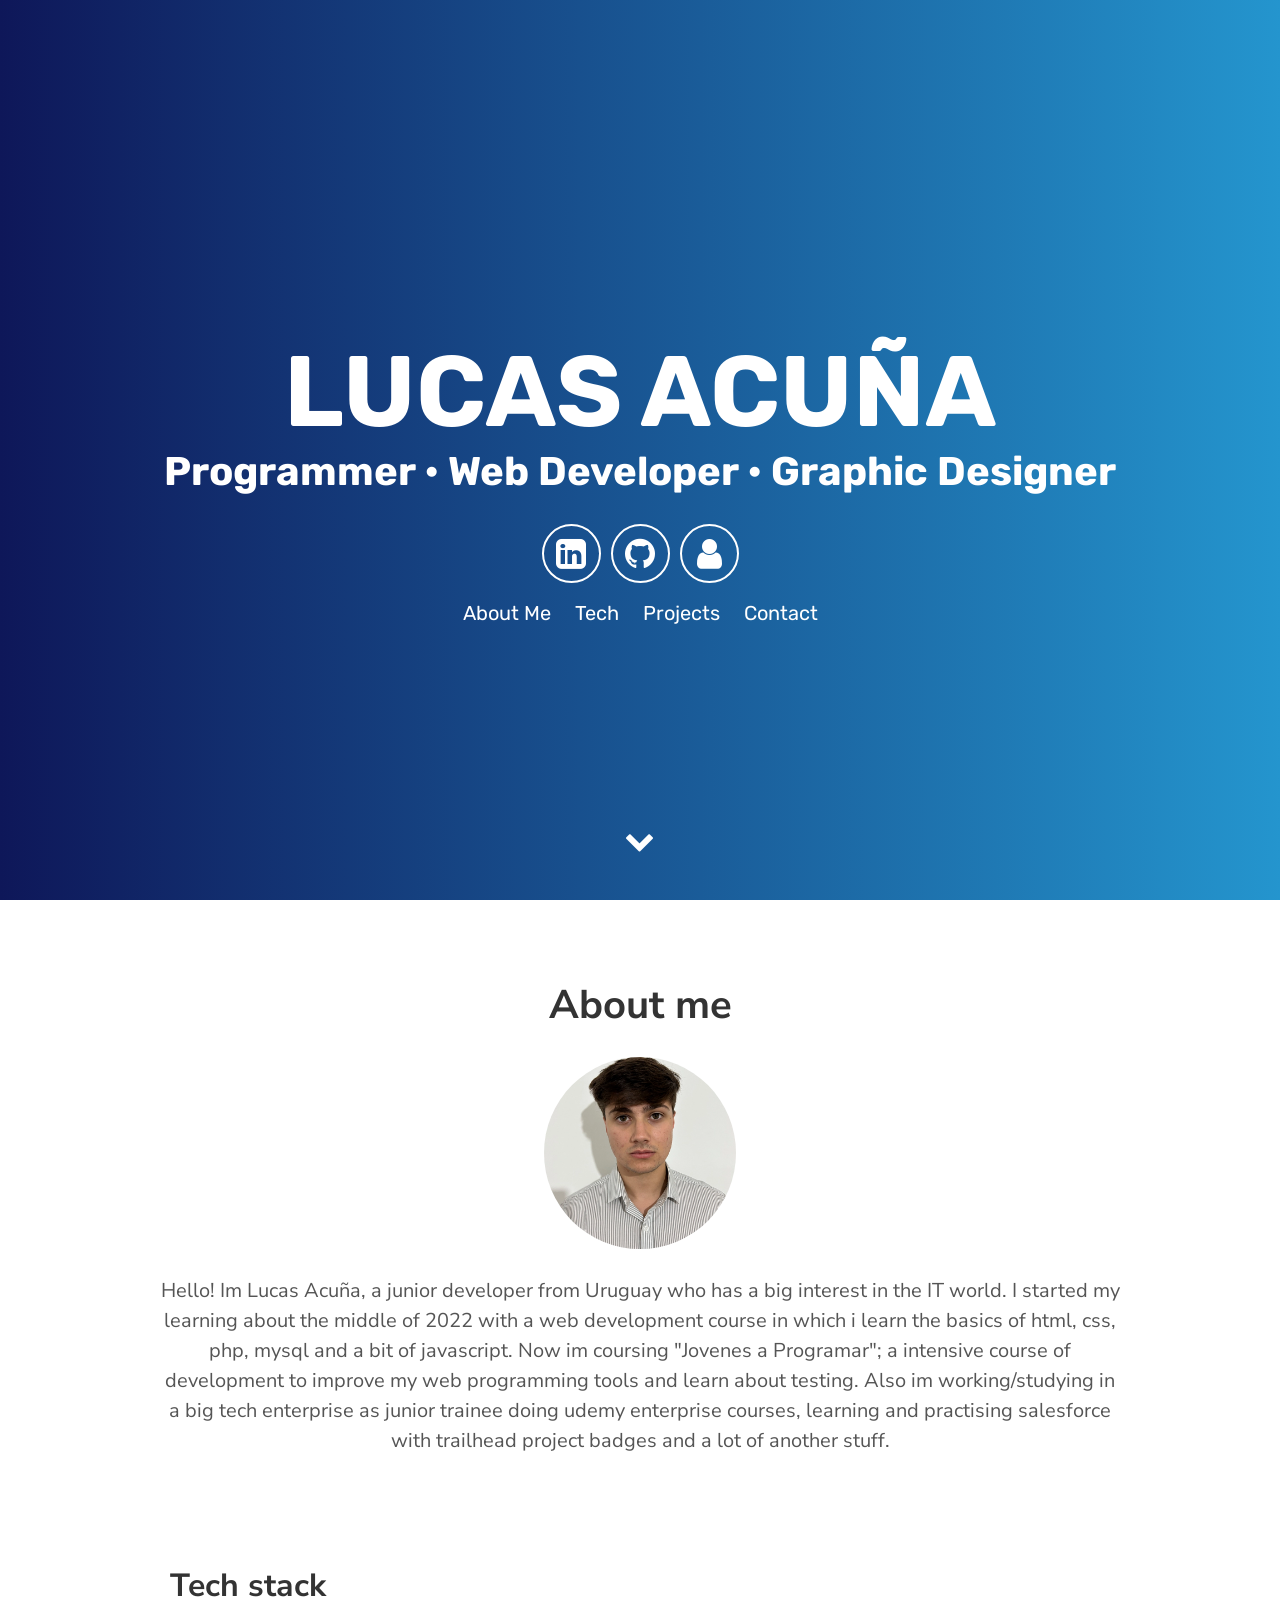
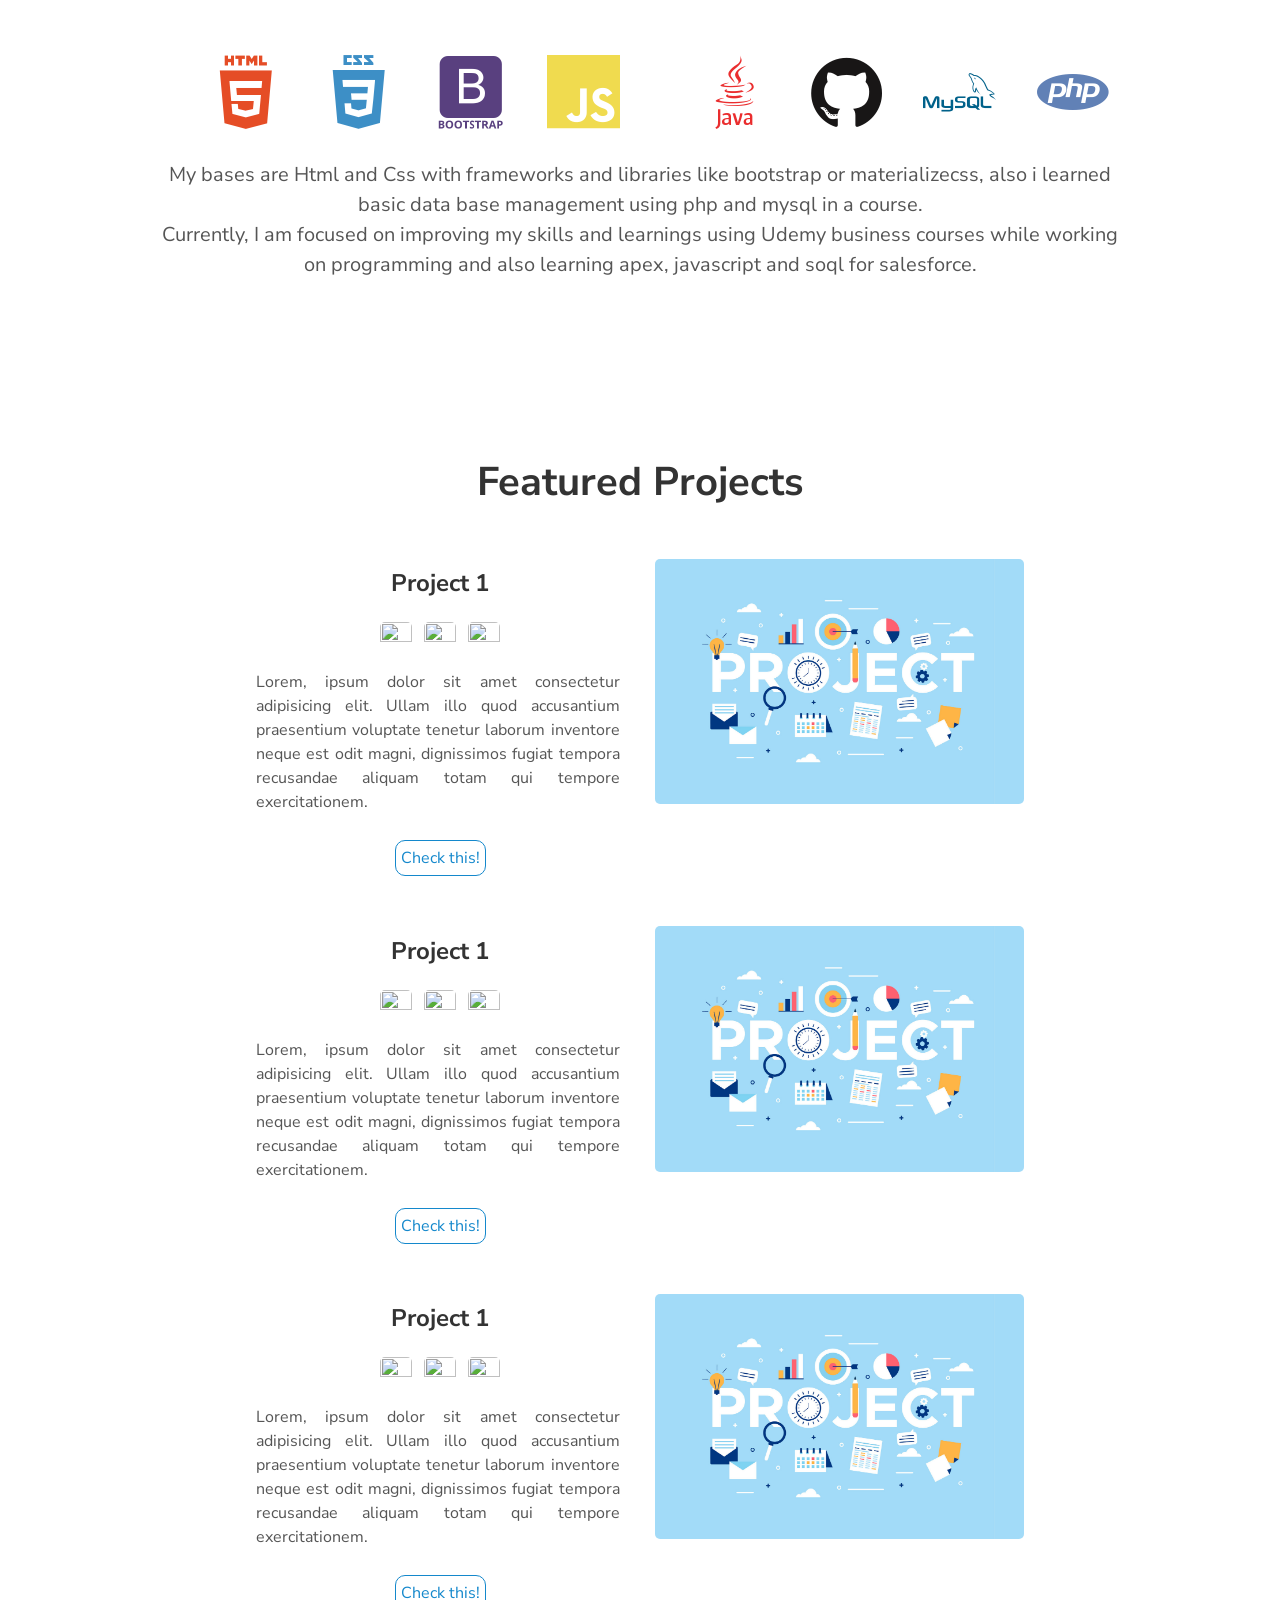
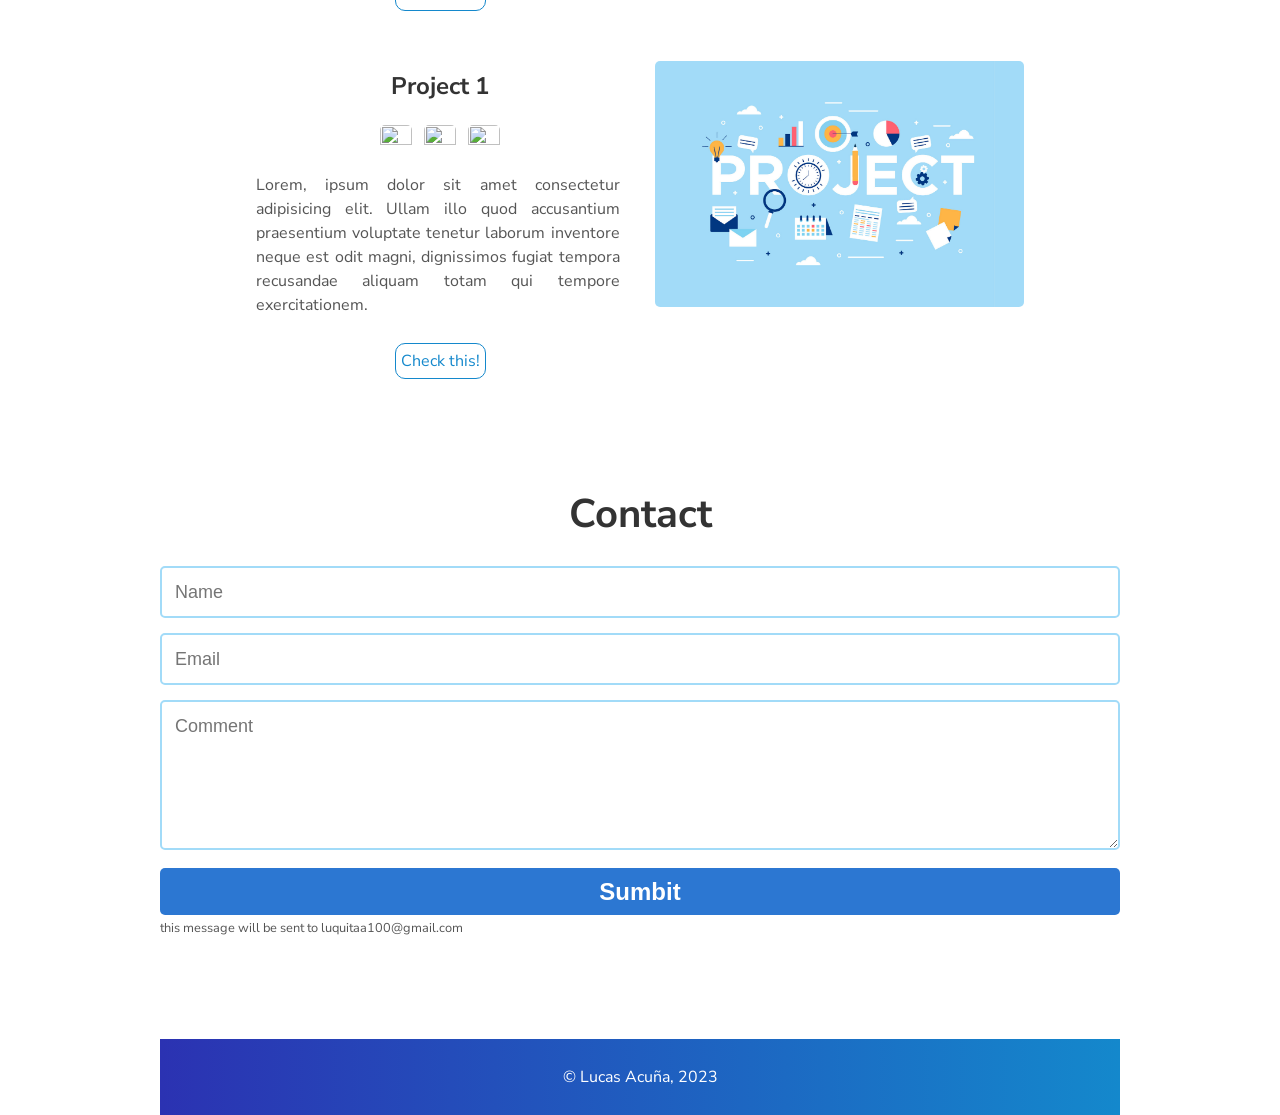
==== index.html @ 0738652f "Update index.html" ====
<!DOCTYPE html>
<html lang="en">
  <head>
    <meta charset="utf-8" />
    <meta http-equiv="X-UA-Compatible" content="IE=edge" />
    <meta name="viewport" content="width=device-width, initial-scale=1" />
    <meta name="description" content="Portfolio Website" />
    <meta name="author" content="Lucas Acuña" />
    <meta
      name="keywords"
      content="Lucas Acuña, Lucas Acu, Lucas Acuna, Acuña Lucas,
      Lucas Acuña developer, Lucas Acuña linkedin, Lucas Acu page, Lucas Acuña Profile,
      Lucas Acuña portfolio, Lucas Acu, Lucas Acuña Front End, Lucas Acuña Back end, 
      Lucas Acuña Projects"
    />
    <link rel="shortcut icon" href="./assets/img/png/icon.png" />
    <title>Lucas Acuña</title>


    <link rel="stylesheet" href="./assets/css/main.css" />
    
    <link rel="stylesheet" href="https://cdn.jsdelivr.net/gh/devicons/devicon@v2.15.1/devicon.min.css">
          
  </head>

  <body>
    <div id="particles-js">
      <div class="header">
        <h1>
          <span class="site-title">LUCAS ACUÑA</span>
          <span class="site-description">Programmer • Web Developer • Graphic Designer</span>
        </h1>
        <div class="header-icons">
          <a aria-label="My LinkedIn Profile" target="_blank" href="https://www.linkedin.com/in/lucasacu">
            <i class="icon fa fa-linkedin-square" aria-hidden="true"></i>
          </a>
          <a aria-label="My Github Profile" target="_blank" href="https://github.com/lucaasacu">
            <i class="icon fa fa-github" aria-hidden="true"></i>
          </a>
          <a aria-label="My Resume" target="_blank" href="assets/CV.pdf">
            <i class="icon fa fa-user" aria-hidden="true"></i>
          </a>
        </div>
        <div class="header-links">
          <a class="link" href="#about" data-scroll>About Me</a>
          <a class="link" href="#tech" data-scroll>Tech</a>
          <a class="link" href="#projects" data-scroll>Projects</a>
          <a class="link" href="#contact" data-scroll>Contact</a>
        </div>
      </div>
      <a class="down" href="#about" data-scroll><i class="icon fa fa-chevron-down" aria-hidden="true"></i></a>
    </div>

    <!-- About Section -->
    <section id="about">
      <!-- User Introduction-->
      <div class="user-details">
        <h1>About me</h1>
        <picture>
          <source
            type="image/webp"
            srcset="./assets/img/webp/pic.webp"
            alt="Professional Me"
            width="20%"
            style="border-radius: 50%"
          />
          <img
            src="./assets/img/png/pic.png"
            alt="Professional Me"
            width="20%"
            style="border-radius: 50%"
          />
        </picture>
        <p class="tx2">
          Hello! Im Lucas Acuña, a junior developer from Uruguay who has a big interest in the IT world. 
          I started my learning about the middle of 2022 with a web development course in which i learn the basics of html, css, php, mysql and a bit of javascript.
          Now im coursing "Jovenes a Programar"; a intensive course of development to improve my web programming tools and learn about testing.
          Also im working/studying in a big tech enterprise as junior trainee doing udemy enterprise courses, learning and practising salesforce with trailhead project badges and a lot of another stuff.
        </p>
      </div>
      <br><br>
      <!-- Tech -->
      <section id="tech">
      <div class="user-details">
      <h2 class="tech">Tech stack</h2>
      <br>
      </div>
          <div class="user" style="padding: 10px;">
            <div class="row">
          </div>
              <i class="devicon-html5-plain-wordmark colored"></i>
              <i class="devicon-css3-plain-wordmark colored"></i>
              <i class="devicon-bootstrap-plain-wordmark colored"></i>
              <i class="devicon-javascript-plain colored"></i>
              <i class="devicon-salesforce-plain colored"></i>
              <i class="devicon-java-plain-wordmark colored"></i>
              <i class="devicon-github-original colored"></i>
              <i class="devicon-mysql-plain-wordmark colored"></i>
              <i class="devicon-php-plain colored"></i>
    </section>
    <p class="tx2">
      My bases are Html and Css with frameworks and libraries like bootstrap or materializecss,
       also i learned basic data base management using php and mysql in a course. <br>

      Currently, I am focused on improving my skills and learnings using Udemy 
      business courses while working on programming and also learning apex, javascript and soql for salesforce.  
    </p>
    <br><br><br>

    <!-- Projects Section -->
    <section id="projects">
      <div class="user-details">
        <h1>Featured Projects</h1>
      </div>

      <!--Project #1: -->
      <div class="user-projects">
        <div class="images-right">
          <picture>
            <img alt="Personal Website" src="assets\img\png\oe.png" />
          </picture>
        </div>
        <div class="contents" style="text-align: center">
          <h3>Project 1</h3>
          <div>
            <img
              height="32"
              width="32"
              src="https://cdn.jsdelivr.net/gh/devicons/devicon/icons/html5/html5-original.svg"/>
            &nbsp;
            <img
              height="32"
              width="32"
              src="https://cdn.jsdelivr.net/gh/devicons/devicon/icons/css3/css3-original.svg"
            />
            &nbsp;
            <img height="32" width="32" src="https://cdn.jsdelivr.net/gh/devicons/devicon/icons/javascript/javascript-plain.svg"/>
          </div>
          <p style="text-align: justify">
           Lorem, ipsum dolor sit amet consectetur adipisicing elit. 
           Ullam illo quod accusantium praesentium voluptate tenetur laborum inventore neque est odit magni, 
           dignissimos fugiat tempora recusandae aliquam totam qui tempore exercitationem.
          </p>
          <a class="project-link" target="_blank" href="https://github.com/lucaasacu">Check this!</a>
        </div>
      </div>

      <!-- User Project #2: Summer 2020 Project -->
      <div class="user-projects">
        <div class="images-right">
          <picture>
            <img alt="Personal Website" src="assets\img\png\oe.png" />
          </picture>
        </div>
        <div class="contents" style="text-align: center">
          <h3>Project 1</h3>
          <div>
            <img
              height="32"
              width="32"
              src="https://cdn.jsdelivr.net/gh/devicons/devicon/icons/html5/html5-original.svg"/>
            &nbsp;
            <img
              height="32"
              width="32"
              src="https://cdn.jsdelivr.net/gh/devicons/devicon/icons/css3/css3-original.svg"
            />
            &nbsp;
            <img height="32" width="32" src="https://cdn.jsdelivr.net/gh/devicons/devicon/icons/javascript/javascript-plain.svg"/>
          </div>
          <p style="text-align: justify">
           Lorem, ipsum dolor sit amet consectetur adipisicing elit. 
           Ullam illo quod accusantium praesentium voluptate tenetur laborum inventore neque est odit magni, 
           dignissimos fugiat tempora recusandae aliquam totam qui tempore exercitationem.
          </p>
          <a class="project-link" target="_blank" href="https://github.com/lucaasacu">Check this!</a>
        </div>
      </div>

      <!-- User Project #3: COVID-19 Tracker App -->
      <div class="user-projects">
        <div class="images-right">
          <picture>
            <img alt="Personal Website" src="assets\img\png\oe.png" />
          </picture>
        </div>
        <div class="contents" style="text-align: center">
          <h3>Project 1</h3>
          <div>
            <img
              height="32"
              width="32"
              src="https://cdn.jsdelivr.net/gh/devicons/devicon/icons/html5/html5-original.svg"/>
            &nbsp;
            <img
              height="32"
              width="32"
              src="https://cdn.jsdelivr.net/gh/devicons/devicon/icons/css3/css3-original.svg"
            />
            &nbsp;
            <img height="32" width="32" src="https://cdn.jsdelivr.net/gh/devicons/devicon/icons/javascript/javascript-plain.svg"/>
          </div>
          <p style="text-align: justify">
           Lorem, ipsum dolor sit amet consectetur adipisicing elit. 
           Ullam illo quod accusantium praesentium voluptate tenetur laborum inventore neque est odit magni, 
           dignissimos fugiat tempora recusandae aliquam totam qui tempore exercitationem.
          </p>
          <a class="project-link" target="_blank" href="https://github.com/lucaasacu">Check this!</a>
        </div>
      </div>

      <!-- Use Project #4: Valuto: Account Management System -->
      <div class="user-projects">
        <div class="images-right">
          <picture>
            <img alt="Personal Website" src="assets\img\png\oe.png" />
          </picture>
        </div>
        <div class="contents" style="text-align: center">
          <h3>Project 1</h3>
          <div>
            <img
              height="32"
              width="32"
              src="https://cdn.jsdelivr.net/gh/devicons/devicon/icons/html5/html5-original.svg"/>
            &nbsp;
            <img
              height="32"
              width="32"
              src="https://cdn.jsdelivr.net/gh/devicons/devicon/icons/css3/css3-original.svg"
            />
            &nbsp;
            <img height="32" width="32" src="https://cdn.jsdelivr.net/gh/devicons/devicon/icons/javascript/javascript-plain.svg"/>
          </div>
          <p style="text-align: justify">
           Lorem, ipsum dolor sit amet consectetur adipisicing elit. 
           Ullam illo quod accusantium praesentium voluptate tenetur laborum inventore neque est odit magni, 
           dignissimos fugiat tempora recusandae aliquam totam qui tempore exercitationem.
          </p>
          <a class="project-link" target="_blank" href="https://github.com/lucaasacu">Check this!</a>
        </div>
      </div>
    </section>

    <section id="contact">
      <div class="user-details">
        <h1>Contact</h1>
      </div>
      <form>      
        <input name="name" type="text" class="feedback-input" placeholder="Name" />   
        <input name="email" type="text" class="feedback-input" placeholder="Email" />
        <textarea name="text" class="feedback-input" placeholder="Comment"></textarea>
            <input type="submit" class="submitBtn" id="emailButton" value="Sumbit">
            <small class="smallText">this message will be sent to luquitaa100@gmail.com</small>
      </form>
    </section>
  

    <footer class="footer">
      <p>&copy; Lucas Acuña, 2023</p>
    </footer>

    <script src="https://cdn.jsdelivr.net/particles.js/2.0.0/particles.min.js"></script>
    <script src="./assets/js/sweet-scroll.min.js"></script>
    <script src="./assets/js/google-analytics.js"></script>
    <script src="./assets/js/main.js"></script>
  </body>
</html>
---- assets/css/main.css ----
@import url(https://fonts.googleapis.com/css?family=Nunito+Sans);
@import url(https://fonts.googleapis.com/css?family=Rubik);

html {
    line-height: 1.15;
    -ms-text-size-adjust: 100%;
    -webkit-text-size-adjust: 100%
}

body {
    margin: 0;
    padding: 0;
    font-size: 100%;
    line-height: 1.5;
    color: #555;
    font-family: 'Nunito Sans', sans-serif
}

article,
aside,
details,
figcaption,
figure,
footer,
header,
main,
menu,
nav,
section {
    display: block
}

h1 {
    margin: .67em 0;
    font-size: 2.5rem;
}


figure {
    margin: 1em 40px
}


hr {
    box-sizing: content-box;
    height: 0;
    overflow: visible
}

code,
kbd,
pre,
samp {
    font-family: monospace;
    font-size: 1em
}

a {
    background-color: transparent;
    -webkit-text-decoration-skip: objects
}

abbr[title] {
    border-bottom: none;
    text-decoration: underline dotted
}

b,
strong {
    font-weight: bolder
}

dfn {
    font-style: italic
}

mark {
    background-color: #ff0;
    color: #000
}

small {
    font-size: 80%
}

sub,
sup {
    font-size: 75%;
    line-height: 0;
    position: relative;
    vertical-align: baseline
}

sub {
    bottom: -.25em
}

sup {
    top: -.5em
}

audio,
canvas,
video {
    display: inline-block
}

audio:not([controls]) {
    display: none;
    height: 0
}

img {
    border-style: none
}

svg:not(:root) {
    overflow: hidden
}

button,
input,
optgroup,
select,
textarea {
    font-family: sans-serif;
    font-size: 100%;
    line-height: 1.15;
    margin: 0
}

button,
input {
    overflow: visible
}

button,
select {
    text-transform: none
}

[type=reset],
[type=submit],
button,
html [type=button] {
    -webkit-appearance: button
}

[type=button]::-moz-focus-inner,
[type=reset]::-moz-focus-inner,
[type=submit]::-moz-focus-inner,
button::-moz-focus-inner {
    border-style: none;
    padding: 0
}

[type=button]:-moz-focusring,
[type=reset]:-moz-focusring,
[type=submit]:-moz-focusring,
button:-moz-focusring {
    outline: 1px dotted ButtonText
}

fieldset {
    padding: .35em .75em .625em
}

legend {
    color: inherit;
    display: table;
    max-width: 100%;
    white-space: normal
}

progress {
    display: inline-block;
    vertical-align: baseline
}

textarea {
    overflow: auto
}

[type=checkbox],
[type=radio],
legend {
    box-sizing: border-box;
    padding: 0
}

[type=number]::-webkit-inner-spin-button,
[type=number]::-webkit-outer-spin-button {
    height: auto
}

[type=search] {
    -webkit-appearance: textfield;
    outline-offset: -2px
}

[type=search]::-webkit-search-cancel-button,
[type=search]::-webkit-search-decoration {
    -webkit-appearance: none
}

::-webkit-file-upload-button {
    -webkit-appearance: button;
    font: inherit
}

summary {
    display: list-item
}

[hidden],
template {
    display: none
}

/*!
 *  Font Awesome 4.7.0 by @davegandy - http://fontawesome.io - @fontawesome
 *  License - http://fontawesome.io/license (Font: SIL OFL 1.1, CSS: MIT License)
 */
@-webkit-keyframes fa-spin {
    0% {
        -webkit-transform: rotate(0deg);
        transform: rotate(0deg)
    }

    to {
        -webkit-transform: rotate(359deg);
        transform: rotate(359deg)
    }
}

@keyframes fa-spin {
    0% {
        -webkit-transform: rotate(0deg);
        transform: rotate(0deg)
    }

    to {
        -webkit-transform: rotate(359deg);
        transform: rotate(359deg)
    }
}

@-webkit-keyframes pulse {

    0%,
    to {
        -ms-filter: "progid:DXImageTransform.Microsoft.Alpha(Opacity=40)";
        filter: alpha(opacity=40);
        opacity: .4;
        top: 0
    }

    50% {
        -ms-filter: none;
        -webkit-filter: none;
        filter: none;
        opacity: 1;
        top: -10px
    }
}

@keyframes pulse {

    0%,
    to {
        -ms-filter: "progid:DXImageTransform.Microsoft.Alpha(Opacity=40)";
        filter: alpha(opacity=40);
        opacity: .4;
        top: 0
    }

    50% {
        -ms-filter: none;
        -webkit-filter: none;
        filter: none;
        opacity: 1;
        top: -10px
    }
}

@font-face {
    font-family: 'FontAwesome';
    src: url(../fonts/fontawesome-webfont.eot?v=4.7.0);
    src: url(../fonts/fontawesome-webfont.eot?#iefix&v=4.7.0) format("embedded-opentype"), url(../fonts/fontawesome-webfont.woff2?v=4.7.0) format("woff2"), url(../fonts/fontawesome-webfont.woff?v=4.7.0) format("woff"), url(../fonts/fontawesome-webfont.ttf?v=4.7.0) format("truetype"), url(../fonts/fontawesome-webfont.svg?v=4.7.0#fontawesomeregular) format("svg");
    font-weight: 400;
    font-style: normal
}

.fa {
    display: inline-block;
    font: 14px/1 FontAwesome;
    font-size: inherit;
    text-rendering: auto;
    -webkit-font-smoothing: antialiased;
    -moz-osx-font-smoothing: grayscale
}

.fa-lg {
    font-size: 1.33333333em;
    line-height: .75em;
    vertical-align: -15%
}

.fa-2x {
    font-size: 2em
}

.fa-3x {
    font-size: 3em
}

.fa-4x {
    font-size: 4em
}

.fa-5x {
    font-size: 5em
}

.fa-fw {
    width: 1.28571429em;
    text-align: center
}

.fa-ul {
    padding-left: 0;
    margin-left: 2.14285714em;
    list-style-type: none
}

.fa-ul>li {
    position: relative
}

.fa-li {
    position: absolute;
    left: -2.14285714em;
    width: 2.14285714em;
    top: .14285714em;
    text-align: center
}

.fa-li.fa-lg {
    left: -1.85714286em
}

.fa-border {
    padding: .2em .25em .15em;
    border: solid .08em #eee;
    border-radius: .1em
}

.fa-pull-left {
    float: left
}

.fa-pull-right,
.pull-right {
    float: right
}

.fa.fa-pull-left {
    margin-right: .3em
}

.fa.fa-pull-right {
    margin-left: .3em
}

.pull-left {
    float: left
}

.fa.pull-left {
    margin-right: .3em
}

.fa.pull-right {
    margin-left: .3em
}

.fa-spin {
    -webkit-animation: fa-spin 2s infinite linear;
    animation: fa-spin 2s infinite linear
}

.fa-pulse {
    -webkit-animation: fa-spin 1s infinite steps(8);
    animation: fa-spin 1s infinite steps(8)
}

.fa-rotate-90 {
    -ms-filter: "progid:DXImageTransform.Microsoft.BasicImage(rotation=1)";
    -webkit-transform: rotate(90deg);
    -ms-transform: rotate(90deg);
    transform: rotate(90deg)
}

.fa-rotate-180 {
    -ms-filter: "progid:DXImageTransform.Microsoft.BasicImage(rotation=2)";
    -webkit-transform: rotate(180deg);
    -ms-transform: rotate(180deg);
    transform: rotate(180deg)
}

.fa-rotate-270 {
    -ms-filter: "progid:DXImageTransform.Microsoft.BasicImage(rotation=3)";
    -webkit-transform: rotate(270deg);
    -ms-transform: rotate(270deg);
    transform: rotate(270deg)
}

.fa-flip-horizontal {
    -ms-filter: "progid:DXImageTransform.Microsoft.BasicImage(rotation=0, mirror=1)";
    -webkit-transform: scale(-1, 1);
    -ms-transform: scale(-1, 1);
    transform: scale(-1, 1)
}

.fa-flip-vertical {
    -ms-filter: "progid:DXImageTransform.Microsoft.BasicImage(rotation=2, mirror=1)";
    -webkit-transform: scale(1, -1);
    -ms-transform: scale(1, -1);
    transform: scale(1, -1)
}

:root .fa-flip-horizontal,
:root .fa-flip-vertical,
:root .fa-rotate-180,
:root .fa-rotate-270,
:root .fa-rotate-90 {
    filter: none
}

.fa-stack {
    position: relative;
    display: inline-block;
    width: 2em;
    height: 2em;
    line-height: 2em;
    vertical-align: middle
}

.fa-stack-1x,
.fa-stack-2x {
    position: absolute;
    left: 0;
    width: 100%;
    text-align: center
}

.fa-stack-1x {
    line-height: inherit
}

.fa-stack-2x {
    font-size: 2em
}

.fa-inverse {
    color: #fff
}

.fa-glass:before {
    content: "\f000"
}

.fa-music:before {
    content: "\f001"
}

.fa-search:before {
    content: "\f002"
}

.fa-envelope-o:before {
    content: "\f003"
}

.fa-heart:before {
    content: "\f004"
}

.fa-star:before {
    content: "\f005"
}

.fa-star-o:before {
    content: "\f006"
}

.fa-user:before {
    content: "\f007"
}

.fa-film:before {
    content: "\f008"
}

.fa-th-large:before {
    content: "\f009"
}

.fa-th:before {
    content: "\f00a"
}

.fa-th-list:before {
    content: "\f00b"
}

.fa-check:before {
    content: "\f00c"
}

.fa-close:before,
.fa-remove:before,
.fa-times:before {
    content: "\f00d"
}

.fa-search-plus:before {
    content: "\f00e"
}

.fa-search-minus:before {
    content: "\f010"
}

.fa-power-off:before {
    content: "\f011"
}

.fa-signal:before {
    content: "\f012"
}

.fa-cog:before,
.fa-gear:before {
    content: "\f013"
}

.fa-trash-o:before {
    content: "\f014"
}

.fa-home:before {
    content: "\f015"
}

.fa-file-o:before {
    content: "\f016"
}

.fa-clock-o:before {
    content: "\f017"
}

.fa-road:before {
    content: "\f018"
}

.fa-download:before {
    content: "\f019"
}

.fa-arrow-circle-o-down:before {
    content: "\f01a"
}

.fa-arrow-circle-o-up:before {
    content: "\f01b"
}

.fa-inbox:before {
    content: "\f01c"
}

.fa-play-circle-o:before {
    content: "\f01d"
}

.fa-repeat:before,
.fa-rotate-right:before {
    content: "\f01e"
}

.fa-refresh:before {
    content: "\f021"
}

.fa-list-alt:before {
    content: "\f022"
}

.fa-lock:before {
    content: "\f023"
}

.fa-flag:before {
    content: "\f024"
}

.fa-headphones:before {
    content: "\f025"
}

.fa-volume-off:before {
    content: "\f026"
}

.fa-volume-down:before {
    content: "\f027"
}

.fa-volume-up:before {
    content: "\f028"
}

.fa-qrcode:before {
    content: "\f029"
}

.fa-barcode:before {
    content: "\f02a"
}

.fa-tag:before {
    content: "\f02b"
}

.fa-tags:before {
    content: "\f02c"
}

.fa-book:before {
    content: "\f02d"
}

.fa-bookmark:before {
    content: "\f02e"
}

.fa-print:before {
    content: "\f02f"
}

.fa-camera:before {
    content: "\f030"
}

.fa-font:before {
    content: "\f031"
}

.fa-bold:before {
    content: "\f032"
}

.fa-italic:before {
    content: "\f033"
}

.fa-text-height:before {
    content: "\f034"
}

.fa-text-width:before {
    content: "\f035"
}

.fa-align-left:before {
    content: "\f036"
}

.fa-align-center:before {
    content: "\f037"
}

.fa-align-right:before {
    content: "\f038"
}

.fa-align-justify:before {
    content: "\f039"
}

.fa-list:before {
    content: "\f03a"
}

.fa-dedent:before,
.fa-outdent:before {
    content: "\f03b"
}

.fa-indent:before {
    content: "\f03c"
}

.fa-video-camera:before {
    content: "\f03d"
}

.fa-image:before,
.fa-photo:before,
.fa-picture-o:before {
    content: "\f03e"
}

.fa-pencil:before {
    content: "\f040"
}

.fa-map-marker:before {
    content: "\f041"
}

.fa-adjust:before {
    content: "\f042"
}

.fa-tint:before {
    content: "\f043"
}

.fa-edit:before,
.fa-pencil-square-o:before {
    content: "\f044"
}

.fa-share-square-o:before {
    content: "\f045"
}

.fa-check-square-o:before {
    content: "\f046"
}

.fa-arrows:before {
    content: "\f047"
}

.fa-step-backward:before {
    content: "\f048"
}

.fa-fast-backward:before {
    content: "\f049"
}

.fa-backward:before {
    content: "\f04a"
}

.fa-play:before {
    content: "\f04b"
}

.fa-pause:before {
    content: "\f04c"
}

.fa-stop:before {
    content: "\f04d"
}

.fa-forward:before {
    content: "\f04e"
}

.fa-fast-forward:before {
    content: "\f050"
}

.fa-step-forward:before {
    content: "\f051"
}

.fa-eject:before {
    content: "\f052"
}

.fa-chevron-left:before {
    content: "\f053"
}

.fa-chevron-right:before {
    content: "\f054"
}

.fa-plus-circle:before {
    content: "\f055"
}

.fa-minus-circle:before {
    content: "\f056"
}

.fa-times-circle:before {
    content: "\f057"
}

.fa-check-circle:before {
    content: "\f058"
}

.fa-question-circle:before {
    content: "\f059"
}

.fa-info-circle:before {
    content: "\f05a"
}

.fa-crosshairs:before {
    content: "\f05b"
}

.fa-times-circle-o:before {
    content: "\f05c"
}

.fa-check-circle-o:before {
    content: "\f05d"
}

.fa-ban:before {
    content: "\f05e"
}

.fa-arrow-left:before {
    content: "\f060"
}

.fa-arrow-right:before {
    content: "\f061"
}

.fa-arrow-up:before {
    content: "\f062"
}

.fa-arrow-down:before {
    content: "\f063"
}

.fa-mail-forward:before,
.fa-share:before {
    content: "\f064"
}

.fa-expand:before {
    content: "\f065"
}

.fa-compress:before {
    content: "\f066"
}

.fa-plus:before {
    content: "\f067"
}

.fa-minus:before {
    content: "\f068"
}

.fa-asterisk:before {
    content: "\f069"
}

.fa-exclamation-circle:before {
    content: "\f06a"
}

.fa-gift:before {
    content: "\f06b"
}

.fa-leaf:before {
    content: "\f06c"
}

.fa-fire:before {
    content: "\f06d"
}

.fa-eye:before {
    content: "\f06e"
}

.fa-eye-slash:before {
    content: "\f070"
}

.fa-exclamation-triangle:before,
.fa-warning:before {
    content: "\f071"
}

.fa-plane:before {
    content: "\f072"
}

.fa-calendar:before {
    content: "\f073"
}

.fa-random:before {
    content: "\f074"
}

.fa-comment:before {
    content: "\f075"
}

.fa-magnet:before {
    content: "\f076"
}

.fa-chevron-up:before {
    content: "\f077"
}

.fa-chevron-down:before {
    content: "\f078"
}

.fa-retweet:before {
    content: "\f079"
}

.fa-shopping-cart:before {
    content: "\f07a"
}

.fa-folder:before {
    content: "\f07b"
}

.fa-folder-open:before {
    content: "\f07c"
}

.fa-arrows-v:before {
    content: "\f07d"
}

.fa-arrows-h:before {
    content: "\f07e"
}

.fa-bar-chart-o:before,
.fa-bar-chart:before {
    content: "\f080"
}

.fa-twitter-square:before {
    content: "\f081"
}

.fa-facebook-square:before {
    content: "\f082"
}

.fa-camera-retro:before {
    content: "\f083"
}

.fa-key:before {
    content: "\f084"
}

.fa-cogs:before,
.fa-gears:before {
    content: "\f085"
}

.fa-comments:before {
    content: "\f086"
}

.fa-thumbs-o-up:before {
    content: "\f087"
}

.fa-thumbs-o-down:before {
    content: "\f088"
}

.fa-star-half:before {
    content: "\f089"
}

.fa-heart-o:before {
    content: "\f08a"
}

.fa-sign-out:before {
    content: "\f08b"
}

.fa-linkedin-square:before {
    content: "\f08c"
}

.fa-thumb-tack:before {
    content: "\f08d"
}

.fa-external-link:before {
    content: "\f08e"
}

.fa-sign-in:before {
    content: "\f090"
}

.fa-trophy:before {
    content: "\f091"
}

.fa-github-square:before {
    content: "\f092"
}

.fa-upload:before {
    content: "\f093"
}

.fa-lemon-o:before {
    content: "\f094"
}

.fa-phone:before {
    content: "\f095"
}

.fa-square-o:before {
    content: "\f096"
}

.fa-bookmark-o:before {
    content: "\f097"
}

.fa-phone-square:before {
    content: "\f098"
}

.fa-twitter:before {
    content: "\f099"
}

.fa-facebook-f:before,
.fa-facebook:before {
    content: "\f09a"
}

.fa-github:before {
    content: "\f09b"
}

.fa-unlock:before {
    content: "\f09c"
}

.fa-credit-card:before {
    content: "\f09d"
}

.fa-feed:before,
.fa-rss:before {
    content: "\f09e"
}

.fa-hdd-o:before {
    content: "\f0a0"
}

.fa-bullhorn:before {
    content: "\f0a1"
}

.fa-bell:before {
    content: "\f0f3"
}

.fa-certificate:before {
    content: "\f0a3"
}

.fa-hand-o-right:before {
    content: "\f0a4"
}

.fa-hand-o-left:before {
    content: "\f0a5"
}

.fa-hand-o-up:before {
    content: "\f0a6"
}

.fa-hand-o-down:before {
    content: "\f0a7"
}

.fa-arrow-circle-left:before {
    content: "\f0a8"
}

.fa-arrow-circle-right:before {
    content: "\f0a9"
}

.fa-arrow-circle-up:before {
    content: "\f0aa"
}

.fa-arrow-circle-down:before {
    content: "\f0ab"
}

.fa-globe:before {
    content: "\f0ac"
}

.fa-wrench:before {
    content: "\f0ad"
}

.fa-tasks:before {
    content: "\f0ae"
}

.fa-filter:before {
    content: "\f0b0"
}

.fa-briefcase:before {
    content: "\f0b1"
}

.fa-arrows-alt:before {
    content: "\f0b2"
}

.fa-group:before,
.fa-users:before {
    content: "\f0c0"
}

.fa-chain:before,
.fa-link:before {
    content: "\f0c1"
}

.fa-cloud:before {
    content: "\f0c2"
}

.fa-flask:before {
    content: "\f0c3"
}

.fa-cut:before,
.fa-scissors:before {
    content: "\f0c4"
}

.fa-copy:before,
.fa-files-o:before {
    content: "\f0c5"
}

.fa-paperclip:before {
    content: "\f0c6"
}

.fa-floppy-o:before,
.fa-save:before {
    content: "\f0c7"
}

.fa-square:before {
    content: "\f0c8"
}

.fa-bars:before,
.fa-navicon:before,
.fa-reorder:before {
    content: "\f0c9"
}

.fa-list-ul:before {
    content: "\f0ca"
}

.fa-list-ol:before {
    content: "\f0cb"
}

.fa-strikethrough:before {
    content: "\f0cc"
}

.fa-underline:before {
    content: "\f0cd"
}

.fa-table:before {
    content: "\f0ce"
}

.fa-magic:before {
    content: "\f0d0"
}

.fa-truck:before {
    content: "\f0d1"
}

.fa-pinterest:before {
    content: "\f0d2"
}

.fa-pinterest-square:before {
    content: "\f0d3"
}

.fa-google-plus-square:before {
    content: "\f0d4"
}

.fa-google-plus:before {
    content: "\f0d5"
}

.fa-money:before {
    content: "\f0d6"
}

.fa-caret-down:before {
    content: "\f0d7"
}

.fa-caret-up:before {
    content: "\f0d8"
}

.fa-caret-left:before {
    content: "\f0d9"
}

.fa-caret-right:before {
    content: "\f0da"
}

.fa-columns:before {
    content: "\f0db"
}

.fa-sort:before,
.fa-unsorted:before {
    content: "\f0dc"
}

.fa-sort-desc:before,
.fa-sort-down:before {
    content: "\f0dd"
}

.fa-sort-asc:before,
.fa-sort-up:before {
    content: "\f0de"
}

.fa-envelope:before {
    content: "\f0e0"
}

.fa-linkedin:before {
    content: "\f0e1"
}

.fa-rotate-left:before,
.fa-undo:before {
    content: "\f0e2"
}

.fa-gavel:before,
.fa-legal:before {
    content: "\f0e3"
}

.fa-dashboard:before,
.fa-tachometer:before {
    content: "\f0e4"
}

.fa-comment-o:before {
    content: "\f0e5"
}

.fa-comments-o:before {
    content: "\f0e6"
}

.fa-bolt:before,
.fa-flash:before {
    content: "\f0e7"
}

.fa-sitemap:before {
    content: "\f0e8"
}

.fa-umbrella:before {
    content: "\f0e9"
}

.fa-clipboard:before,
.fa-paste:before {
    content: "\f0ea"
}

.fa-lightbulb-o:before {
    content: "\f0eb"
}

.fa-exchange:before {
    content: "\f0ec"
}

.fa-cloud-download:before {
    content: "\f0ed"
}

.fa-cloud-upload:before {
    content: "\f0ee"
}

.fa-user-md:before {
    content: "\f0f0"
}

.fa-stethoscope:before {
    content: "\f0f1"
}

.fa-suitcase:before {
    content: "\f0f2"
}

.fa-bell-o:before {
    content: "\f0a2"
}

.fa-coffee:before {
    content: "\f0f4"
}

.fa-cutlery:before {
    content: "\f0f5"
}

.fa-file-text-o:before {
    content: "\f0f6"
}

.fa-building-o:before {
    content: "\f0f7"
}

.fa-hospital-o:before {
    content: "\f0f8"
}

.fa-ambulance:before {
    content: "\f0f9"
}

.fa-medkit:before {
    content: "\f0fa"
}

.fa-fighter-jet:before {
    content: "\f0fb"
}

.fa-beer:before {
    content: "\f0fc"
}

.fa-h-square:before {
    content: "\f0fd"
}

.fa-plus-square:before {
    content: "\f0fe"
}

.fa-angle-double-left:before {
    content: "\f100"
}

.fa-angle-double-right:before {
    content: "\f101"
}

.fa-angle-double-up:before {
    content: "\f102"
}

.fa-angle-double-down:before {
    content: "\f103"
}

.fa-angle-left:before {
    content: "\f104"
}

.fa-angle-right:before {
    content: "\f105"
}

.fa-angle-up:before {
    content: "\f106"
}

.fa-angle-down:before {
    content: "\f107"
}

.fa-desktop:before {
    content: "\f108"
}

.fa-laptop:before {
    content: "\f109"
}

.fa-tablet:before {
    content: "\f10a"
}

.fa-mobile-phone:before,
.fa-mobile:before {
    content: "\f10b"
}

.fa-circle-o:before {
    content: "\f10c"
}

.fa-quote-left:before {
    content: "\f10d"
}

.fa-quote-right:before {
    content: "\f10e"
}

.fa-spinner:before {
    content: "\f110"
}

.fa-circle:before {
    content: "\f111"
}

.fa-mail-reply:before,
.fa-reply:before {
    content: "\f112"
}

.fa-github-alt:before {
    content: "\f113"
}

.fa-folder-o:before {
    content: "\f114"
}

.fa-folder-open-o:before {
    content: "\f115"
}

.fa-smile-o:before {
    content: "\f118"
}

.fa-frown-o:before {
    content: "\f119"
}

.fa-meh-o:before {
    content: "\f11a"
}

.fa-gamepad:before {
    content: "\f11b"
}

.fa-keyboard-o:before {
    content: "\f11c"
}

.fa-flag-o:before {
    content: "\f11d"
}

.fa-flag-checkered:before {
    content: "\f11e"
}

.fa-terminal:before {
    content: "\f120"
}

.fa-code:before {
    content: "\f121"
}

.fa-mail-reply-all:before,
.fa-reply-all:before {
    content: "\f122"
}

.fa-star-half-empty:before,
.fa-star-half-full:before,
.fa-star-half-o:before {
    content: "\f123"
}

.fa-location-arrow:before {
    content: "\f124"
}

.fa-crop:before {
    content: "\f125"
}

.fa-code-fork:before {
    content: "\f126"
}

.fa-chain-broken:before,
.fa-unlink:before {
    content: "\f127"
}

.fa-question:before {
    content: "\f128"
}

.fa-info:before {
    content: "\f129"
}

.fa-exclamation:before {
    content: "\f12a"
}

.fa-superscript:before {
    content: "\f12b"
}

.fa-subscript:before {
    content: "\f12c"
}

.fa-eraser:before {
    content: "\f12d"
}

.fa-puzzle-piece:before {
    content: "\f12e"
}

.fa-microphone:before {
    content: "\f130"
}

.fa-microphone-slash:before {
    content: "\f131"
}

.fa-shield:before {
    content: "\f132"
}

.fa-calendar-o:before {
    content: "\f133"
}

.fa-fire-extinguisher:before {
    content: "\f134"
}

.fa-rocket:before {
    content: "\f135"
}

.fa-maxcdn:before {
    content: "\f136"
}

.fa-chevron-circle-left:before {
    content: "\f137"
}

.fa-chevron-circle-right:before {
    content: "\f138"
}

.fa-chevron-circle-up:before {
    content: "\f139"
}

.fa-chevron-circle-down:before {
    content: "\f13a"
}

.fa-html5:before {
    content: "\f13b"
}

.fa-css3:before {
    content: "\f13c"
}

.fa-anchor:before {
    content: "\f13d"
}

.fa-unlock-alt:before {
    content: "\f13e"
}

.fa-bullseye:before {
    content: "\f140"
}

.fa-ellipsis-h:before {
    content: "\f141"
}

.fa-ellipsis-v:before {
    content: "\f142"
}

.fa-rss-square:before {
    content: "\f143"
}

.fa-play-circle:before {
    content: "\f144"
}

.fa-ticket:before {
    content: "\f145"
}

.fa-minus-square:before {
    content: "\f146"
}

.fa-minus-square-o:before {
    content: "\f147"
}

.fa-level-up:before {
    content: "\f148"
}

.fa-level-down:before {
    content: "\f149"
}

.fa-check-square:before {
    content: "\f14a"
}

.fa-pencil-square:before {
    content: "\f14b"
}

.fa-external-link-square:before {
    content: "\f14c"
}

.fa-share-square:before {
    content: "\f14d"
}

.fa-compass:before {
    content: "\f14e"
}

.fa-caret-square-o-down:before,
.fa-toggle-down:before {
    content: "\f150"
}

.fa-caret-square-o-up:before,
.fa-toggle-up:before {
    content: "\f151"
}

.fa-caret-square-o-right:before,
.fa-toggle-right:before {
    content: "\f152"
}

.fa-eur:before,
.fa-euro:before {
    content: "\f153"
}

.fa-gbp:before {
    content: "\f154"
}

.fa-dollar:before,
.fa-usd:before {
    content: "\f155"
}

.fa-inr:before,
.fa-rupee:before {
    content: "\f156"
}

.fa-cny:before,
.fa-jpy:before,
.fa-rmb:before,
.fa-yen:before {
    content: "\f157"
}

.fa-rouble:before,
.fa-rub:before,
.fa-ruble:before {
    content: "\f158"
}

.fa-krw:before,
.fa-won:before {
    content: "\f159"
}

.fa-bitcoin:before,
.fa-btc:before {
    content: "\f15a"
}

.fa-file:before {
    content: "\f15b"
}

.fa-file-text:before {
    content: "\f15c"
}

.fa-sort-alpha-asc:before {
    content: "\f15d"
}

.fa-sort-alpha-desc:before {
    content: "\f15e"
}

.fa-sort-amount-asc:before {
    content: "\f160"
}

.fa-sort-amount-desc:before {
    content: "\f161"
}

.fa-sort-numeric-asc:before {
    content: "\f162"
}

.fa-sort-numeric-desc:before {
    content: "\f163"
}

.fa-thumbs-up:before {
    content: "\f164"
}

.fa-thumbs-down:before {
    content: "\f165"
}

.fa-youtube-square:before {
    content: "\f166"
}

.fa-youtube:before {
    content: "\f167"
}

.fa-xing:before {
    content: "\f168"
}

.fa-xing-square:before {
    content: "\f169"
}

.fa-youtube-play:before {
    content: "\f16a"
}

.fa-dropbox:before {
    content: "\f16b"
}

.fa-stack-overflow:before {
    content: "\f16c"
}

.fa-instagram:before {
    content: "\f16d"
}

.fa-flickr:before {
    content: "\f16e"
}

.fa-adn:before {
    content: "\f170"
}

.fa-bitbucket:before {
    content: "\f171"
}

.fa-bitbucket-square:before {
    content: "\f172"
}

.fa-tumblr:before {
    content: "\f173"
}

.fa-tumblr-square:before {
    content: "\f174"
}

.fa-long-arrow-down:before {
    content: "\f175"
}

.fa-long-arrow-up:before {
    content: "\f176"
}

.fa-long-arrow-left:before {
    content: "\f177"
}

.fa-long-arrow-right:before {
    content: "\f178"
}

.fa-apple:before {
    content: "\f179"
}

.fa-windows:before {
    content: "\f17a"
}

.fa-android:before {
    content: "\f17b"
}

.fa-linux:before {
    content: "\f17c"
}

.fa-dribbble:before {
    content: "\f17d"
}

.fa-skype:before {
    content: "\f17e"
}

.fa-foursquare:before {
    content: "\f180"
}

.fa-trello:before {
    content: "\f181"
}

.fa-female:before {
    content: "\f182"
}

.fa-male:before {
    content: "\f183"
}

.fa-gittip:before,
.fa-gratipay:before {
    content: "\f184"
}

.fa-sun-o:before {
    content: "\f185"
}

.fa-moon-o:before {
    content: "\f186"
}

.fa-archive:before {
    content: "\f187"
}

.fa-bug:before {
    content: "\f188"
}

.fa-vk:before {
    content: "\f189"
}

.fa-weibo:before {
    content: "\f18a"
}

.fa-renren:before {
    content: "\f18b"
}

.fa-pagelines:before {
    content: "\f18c"
}

.fa-stack-exchange:before {
    content: "\f18d"
}

.fa-arrow-circle-o-right:before {
    content: "\f18e"
}

.fa-arrow-circle-o-left:before {
    content: "\f190"
}

.fa-caret-square-o-left:before,
.fa-toggle-left:before {
    content: "\f191"
}

.fa-dot-circle-o:before {
    content: "\f192"
}

.fa-wheelchair:before {
    content: "\f193"
}

.fa-vimeo-square:before {
    content: "\f194"
}

.fa-try:before,
.fa-turkish-lira:before {
    content: "\f195"
}

.fa-plus-square-o:before {
    content: "\f196"
}

.fa-space-shuttle:before {
    content: "\f197"
}

.fa-slack:before {
    content: "\f198"
}

.fa-envelope-square:before {
    content: "\f199"
}

.fa-wordpress:before {
    content: "\f19a"
}

.fa-openid:before {
    content: "\f19b"
}

.fa-bank:before,
.fa-institution:before,
.fa-university:before {
    content: "\f19c"
}

.fa-graduation-cap:before,
.fa-mortar-board:before {
    content: "\f19d"
}

.fa-yahoo:before {
    content: "\f19e"
}

.fa-google:before {
    content: "\f1a0"
}

.fa-reddit:before {
    content: "\f1a1"
}

.fa-reddit-square:before {
    content: "\f1a2"
}

.fa-stumbleupon-circle:before {
    content: "\f1a3"
}

.fa-stumbleupon:before {
    content: "\f1a4"
}

.fa-delicious:before {
    content: "\f1a5"
}

.fa-digg:before {
    content: "\f1a6"
}

.fa-pied-piper-pp:before {
    content: "\f1a7"
}

.fa-pied-piper-alt:before {
    content: "\f1a8"
}

.fa-drupal:before {
    content: "\f1a9"
}

.fa-joomla:before {
    content: "\f1aa"
}

.fa-language:before {
    content: "\f1ab"
}

.fa-fax:before {
    content: "\f1ac"
}

.fa-building:before {
    content: "\f1ad"
}

.fa-child:before {
    content: "\f1ae"
}

.fa-paw:before {
    content: "\f1b0"
}

.fa-spoon:before {
    content: "\f1b1"
}

.fa-cube:before {
    content: "\f1b2"
}

.fa-cubes:before {
    content: "\f1b3"
}

.fa-behance:before {
    content: "\f1b4"
}

.fa-behance-square:before {
    content: "\f1b5"
}

.fa-steam:before {
    content: "\f1b6"
}

.fa-steam-square:before {
    content: "\f1b7"
}

.fa-recycle:before {
    content: "\f1b8"
}

.fa-automobile:before,
.fa-car:before {
    content: "\f1b9"
}

.fa-cab:before,
.fa-taxi:before {
    content: "\f1ba"
}

.fa-tree:before {
    content: "\f1bb"
}

.fa-spotify:before {
    content: "\f1bc"
}

.fa-deviantart:before {
    content: "\f1bd"
}

.fa-soundcloud:before {
    content: "\f1be"
}

.fa-database:before {
    content: "\f1c0"
}

.fa-file-pdf-o:before {
    content: "\f1c1"
}

.fa-file-word-o:before {
    content: "\f1c2"
}

.fa-file-excel-o:before {
    content: "\f1c3"
}

.fa-file-powerpoint-o:before {
    content: "\f1c4"
}

.fa-file-image-o:before,
.fa-file-photo-o:before,
.fa-file-picture-o:before {
    content: "\f1c5"
}

.fa-file-archive-o:before,
.fa-file-zip-o:before {
    content: "\f1c6"
}

.fa-file-audio-o:before,
.fa-file-sound-o:before {
    content: "\f1c7"
}

.fa-file-movie-o:before,
.fa-file-video-o:before {
    content: "\f1c8"
}

.fa-file-code-o:before {
    content: "\f1c9"
}

.fa-vine:before {
    content: "\f1ca"
}

.fa-codepen:before {
    content: "\f1cb"
}

.fa-jsfiddle:before {
    content: "\f1cc"
}

.fa-life-bouy:before,
.fa-life-buoy:before,
.fa-life-ring:before,
.fa-life-saver:before,
.fa-support:before {
    content: "\f1cd"
}

.fa-circle-o-notch:before {
    content: "\f1ce"
}

.fa-ra:before,
.fa-rebel:before,
.fa-resistance:before {
    content: "\f1d0"
}

.fa-empire:before,
.fa-ge:before {
    content: "\f1d1"
}

.fa-git-square:before {
    content: "\f1d2"
}

.fa-git:before {
    content: "\f1d3"
}

.fa-hacker-news:before,
.fa-y-combinator-square:before,
.fa-yc-square:before {
    content: "\f1d4"
}

.fa-tencent-weibo:before {
    content: "\f1d5"
}

.fa-qq:before {
    content: "\f1d6"
}

.fa-wechat:before,
.fa-weixin:before {
    content: "\f1d7"
}

.fa-paper-plane:before,
.fa-send:before {
    content: "\f1d8"
}

.fa-paper-plane-o:before,
.fa-send-o:before {
    content: "\f1d9"
}

.fa-history:before {
    content: "\f1da"
}

.fa-circle-thin:before {
    content: "\f1db"
}

.fa-header:before {
    content: "\f1dc"
}

.fa-paragraph:before {
    content: "\f1dd"
}

.fa-sliders:before {
    content: "\f1de"
}

.fa-share-alt:before {
    content: "\f1e0"
}

.fa-share-alt-square:before {
    content: "\f1e1"
}

.fa-bomb:before {
    content: "\f1e2"
}

.fa-futbol-o:before,
.fa-soccer-ball-o:before {
    content: "\f1e3"
}

.fa-tty:before {
    content: "\f1e4"
}

.fa-binoculars:before {
    content: "\f1e5"
}

.fa-plug:before {
    content: "\f1e6"
}

.fa-slideshare:before {
    content: "\f1e7"
}

.fa-twitch:before {
    content: "\f1e8"
}

.fa-yelp:before {
    content: "\f1e9"
}

.fa-newspaper-o:before {
    content: "\f1ea"
}

.fa-wifi:before {
    content: "\f1eb"
}

.fa-calculator:before {
    content: "\f1ec"
}

.fa-paypal:before {
    content: "\f1ed"
}

.fa-google-wallet:before {
    content: "\f1ee"
}

.fa-cc-visa:before {
    content: "\f1f0"
}

.fa-cc-mastercard:before {
    content: "\f1f1"
}

.fa-cc-discover:before {
    content: "\f1f2"
}

.fa-cc-amex:before {
    content: "\f1f3"
}

.fa-cc-paypal:before {
    content: "\f1f4"
}

.fa-cc-stripe:before {
    content: "\f1f5"
}

.fa-bell-slash:before {
    content: "\f1f6"
}

.fa-bell-slash-o:before {
    content: "\f1f7"
}

.fa-trash:before {
    content: "\f1f8"
}

.fa-copyright:before {
    content: "\f1f9"
}

.fa-at:before {
    content: "\f1fa"
}

.fa-eyedropper:before {
    content: "\f1fb"
}

.fa-paint-brush:before {
    content: "\f1fc"
}

.fa-birthday-cake:before {
    content: "\f1fd"
}

.fa-area-chart:before {
    content: "\f1fe"
}

.fa-pie-chart:before {
    content: "\f200"
}

.fa-line-chart:before {
    content: "\f201"
}

.fa-lastfm:before {
    content: "\f202"
}

.fa-lastfm-square:before {
    content: "\f203"
}

.fa-toggle-off:before {
    content: "\f204"
}

.fa-toggle-on:before {
    content: "\f205"
}

.fa-bicycle:before {
    content: "\f206"
}

.fa-bus:before {
    content: "\f207"
}

.fa-ioxhost:before {
    content: "\f208"
}

.fa-angellist:before {
    content: "\f209"
}

.fa-cc:before {
    content: "\f20a"
}

.fa-ils:before,
.fa-shekel:before,
.fa-sheqel:before {
    content: "\f20b"
}

.fa-meanpath:before {
    content: "\f20c"
}

.fa-buysellads:before {
    content: "\f20d"
}

.fa-connectdevelop:before {
    content: "\f20e"
}

.fa-dashcube:before {
    content: "\f210"
}

.fa-forumbee:before {
    content: "\f211"
}

.fa-leanpub:before {
    content: "\f212"
}

.fa-sellsy:before {
    content: "\f213"
}

.fa-shirtsinbulk:before {
    content: "\f214"
}

.fa-simplybuilt:before {
    content: "\f215"
}

.fa-skyatlas:before {
    content: "\f216"
}

.fa-cart-plus:before {
    content: "\f217"
}

.fa-cart-arrow-down:before {
    content: "\f218"
}

.fa-diamond:before {
    content: "\f219"
}

.fa-ship:before {
    content: "\f21a"
}

.fa-user-secret:before {
    content: "\f21b"
}

.fa-motorcycle:before {
    content: "\f21c"
}

.fa-street-view:before {
    content: "\f21d"
}

.fa-heartbeat:before {
    content: "\f21e"
}

.fa-venus:before {
    content: "\f221"
}

.fa-mars:before {
    content: "\f222"
}

.fa-mercury:before {
    content: "\f223"
}

.fa-intersex:before,
.fa-transgender:before {
    content: "\f224"
}

.fa-transgender-alt:before {
    content: "\f225"
}

.fa-venus-double:before {
    content: "\f226"
}

.fa-mars-double:before {
    content: "\f227"
}

.fa-venus-mars:before {
    content: "\f228"
}

.fa-mars-stroke:before {
    content: "\f229"
}

.fa-mars-stroke-v:before {
    content: "\f22a"
}

.fa-mars-stroke-h:before {
    content: "\f22b"
}

.fa-neuter:before {
    content: "\f22c"
}

.fa-genderless:before {
    content: "\f22d"
}

.fa-facebook-official:before {
    content: "\f230"
}

.fa-pinterest-p:before {
    content: "\f231"
}

.fa-whatsapp:before {
    content: "\f232"
}

.fa-server:before {
    content: "\f233"
}

.fa-user-plus:before {
    content: "\f234"
}

.fa-user-times:before {
    content: "\f235"
}

.fa-bed:before,
.fa-hotel:before {
    content: "\f236"
}

.fa-viacoin:before {
    content: "\f237"
}

.fa-train:before {
    content: "\f238"
}

.fa-subway:before {
    content: "\f239"
}

.fa-medium:before {
    content: "\f23a"
}

.fa-y-combinator:before,
.fa-yc:before {
    content: "\f23b"
}

.fa-optin-monster:before {
    content: "\f23c"
}

.fa-opencart:before {
    content: "\f23d"
}

.fa-expeditedssl:before {
    content: "\f23e"
}

.fa-battery-4:before,
.fa-battery-full:before,
.fa-battery:before {
    content: "\f240"
}

.fa-battery-3:before,
.fa-battery-three-quarters:before {
    content: "\f241"
}

.fa-battery-2:before,
.fa-battery-half:before {
    content: "\f242"
}

.fa-battery-1:before,
.fa-battery-quarter:before {
    content: "\f243"
}

.fa-battery-0:before,
.fa-battery-empty:before {
    content: "\f244"
}

.fa-mouse-pointer:before {
    content: "\f245"
}

.fa-i-cursor:before {
    content: "\f246"
}

.fa-object-group:before {
    content: "\f247"
}

.fa-object-ungroup:before {
    content: "\f248"
}

.fa-sticky-note:before {
    content: "\f249"
}

.fa-sticky-note-o:before {
    content: "\f24a"
}

.fa-cc-jcb:before {
    content: "\f24b"
}

.fa-cc-diners-club:before {
    content: "\f24c"
}

.fa-clone:before {
    content: "\f24d"
}

.fa-balance-scale:before {
    content: "\f24e"
}

.fa-hourglass-o:before {
    content: "\f250"
}

.fa-hourglass-1:before,
.fa-hourglass-start:before {
    content: "\f251"
}

.fa-hourglass-2:before,
.fa-hourglass-half:before {
    content: "\f252"
}

.fa-hourglass-3:before,
.fa-hourglass-end:before {
    content: "\f253"
}

.fa-hourglass:before {
    content: "\f254"
}

.fa-hand-grab-o:before,
.fa-hand-rock-o:before {
    content: "\f255"
}

.fa-hand-paper-o:before,
.fa-hand-stop-o:before {
    content: "\f256"
}

.fa-hand-scissors-o:before {
    content: "\f257"
}

.fa-hand-lizard-o:before {
    content: "\f258"
}

.fa-hand-spock-o:before {
    content: "\f259"
}

.fa-hand-pointer-o:before {
    content: "\f25a"
}

.fa-hand-peace-o:before {
    content: "\f25b"
}

.fa-trademark:before {
    content: "\f25c"
}

.fa-registered:before {
    content: "\f25d"
}

.fa-creative-commons:before {
    content: "\f25e"
}

.fa-gg:before {
    content: "\f260"
}

.fa-gg-circle:before {
    content: "\f261"
}

.fa-tripadvisor:before {
    content: "\f262"
}

.fa-odnoklassniki:before {
    content: "\f263"
}

.fa-odnoklassniki-square:before {
    content: "\f264"
}

.fa-get-pocket:before {
    content: "\f265"
}

.fa-wikipedia-w:before {
    content: "\f266"
}

.fa-safari:before {
    content: "\f267"
}

.fa-chrome:before {
    content: "\f268"
}

.fa-firefox:before {
    content: "\f269"
}

.fa-opera:before {
    content: "\f26a"
}

.fa-internet-explorer:before {
    content: "\f26b"
}

.fa-television:before,
.fa-tv:before {
    content: "\f26c"
}

.fa-contao:before {
    content: "\f26d"
}

.fa-500px:before {
    content: "\f26e"
}

.fa-amazon:before {
    content: "\f270"
}

.fa-calendar-plus-o:before {
    content: "\f271"
}

.fa-calendar-minus-o:before {
    content: "\f272"
}

.fa-calendar-times-o:before {
    content: "\f273"
}

.fa-calendar-check-o:before {
    content: "\f274"
}

.fa-industry:before {
    content: "\f275"
}

.fa-map-pin:before {
    content: "\f276"
}

.fa-map-signs:before {
    content: "\f277"
}

.fa-map-o:before {
    content: "\f278"
}

.fa-map:before {
    content: "\f279"
}

.fa-commenting:before {
    content: "\f27a"
}

.fa-commenting-o:before {
    content: "\f27b"
}

.fa-houzz:before {
    content: "\f27c"
}

.fa-vimeo:before {
    content: "\f27d"
}

.fa-black-tie:before {
    content: "\f27e"
}

.fa-fonticons:before {
    content: "\f280"
}

.fa-reddit-alien:before {
    content: "\f281"
}

.fa-edge:before {
    content: "\f282"
}

.fa-credit-card-alt:before {
    content: "\f283"
}

.fa-codiepie:before {
    content: "\f284"
}

.fa-modx:before {
    content: "\f285"
}

.fa-fort-awesome:before {
    content: "\f286"
}

.fa-usb:before {
    content: "\f287"
}

.fa-product-hunt:before {
    content: "\f288"
}

.fa-mixcloud:before {
    content: "\f289"
}

.fa-scribd:before {
    content: "\f28a"
}

.fa-pause-circle:before {
    content: "\f28b"
}

.fa-pause-circle-o:before {
    content: "\f28c"
}

.fa-stop-circle:before {
    content: "\f28d"
}

.fa-stop-circle-o:before {
    content: "\f28e"
}

.fa-shopping-bag:before {
    content: "\f290"
}

.fa-shopping-basket:before {
    content: "\f291"
}

.fa-hashtag:before {
    content: "\f292"
}

.fa-bluetooth:before {
    content: "\f293"
}

.fa-bluetooth-b:before {
    content: "\f294"
}

.fa-percent:before {
    content: "\f295"
}

.fa-gitlab:before {
    content: "\f296"
}

.fa-wpbeginner:before {
    content: "\f297"
}

.fa-wpforms:before {
    content: "\f298"
}

.fa-envira:before {
    content: "\f299"
}

.fa-universal-access:before {
    content: "\f29a"
}

.fa-wheelchair-alt:before {
    content: "\f29b"
}

.fa-question-circle-o:before {
    content: "\f29c"
}

.fa-blind:before {
    content: "\f29d"
}

.fa-audio-description:before {
    content: "\f29e"
}

.fa-volume-control-phone:before {
    content: "\f2a0"
}

.fa-braille:before {
    content: "\f2a1"
}

.fa-assistive-listening-systems:before {
    content: "\f2a2"
}

.fa-american-sign-language-interpreting:before,
.fa-asl-interpreting:before {
    content: "\f2a3"
}

.fa-deaf:before,
.fa-deafness:before,
.fa-hard-of-hearing:before {
    content: "\f2a4"
}

.fa-glide:before {
    content: "\f2a5"
}

.fa-glide-g:before {
    content: "\f2a6"
}

.fa-sign-language:before,
.fa-signing:before {
    content: "\f2a7"
}

.fa-low-vision:before {
    content: "\f2a8"
}

.fa-viadeo:before {
    content: "\f2a9"
}

.fa-viadeo-square:before {
    content: "\f2aa"
}

.fa-snapchat:before {
    content: "\f2ab"
}

.fa-snapchat-ghost:before {
    content: "\f2ac"
}

.fa-snapchat-square:before {
    content: "\f2ad"
}

.fa-pied-piper:before {
    content: "\f2ae"
}

.fa-first-order:before {
    content: "\f2b0"
}

.fa-yoast:before {
    content: "\f2b1"
}

.fa-themeisle:before {
    content: "\f2b2"
}

.fa-google-plus-circle:before,
.fa-google-plus-official:before {
    content: "\f2b3"
}

.fa-fa:before,
.fa-font-awesome:before {
    content: "\f2b4"
}

.fa-handshake-o:before {
    content: "\f2b5"
}

.fa-envelope-open:before {
    content: "\f2b6"
}

.fa-envelope-open-o:before {
    content: "\f2b7"
}

.fa-linode:before {
    content: "\f2b8"
}

.fa-address-book:before {
    content: "\f2b9"
}

.fa-address-book-o:before {
    content: "\f2ba"
}

.fa-address-card:before,
.fa-vcard:before {
    content: "\f2bb"
}

.fa-address-card-o:before,
.fa-vcard-o:before {
    content: "\f2bc"
}

.fa-user-circle:before {
    content: "\f2bd"
}

.fa-user-circle-o:before {
    content: "\f2be"
}

.fa-user-o:before {
    content: "\f2c0"
}

.fa-id-badge:before {
    content: "\f2c1"
}

.fa-drivers-license:before,
.fa-id-card:before {
    content: "\f2c2"
}

.fa-drivers-license-o:before,
.fa-id-card-o:before {
    content: "\f2c3"
}

.fa-quora:before {
    content: "\f2c4"
}

.fa-free-code-camp:before {
    content: "\f2c5"
}

.fa-telegram:before {
    content: "\f2c6"
}

.fa-thermometer-4:before,
.fa-thermometer-full:before,
.fa-thermometer:before {
    content: "\f2c7"
}

.fa-thermometer-3:before,
.fa-thermometer-three-quarters:before {
    content: "\f2c8"
}

.fa-thermometer-2:before,
.fa-thermometer-half:before {
    content: "\f2c9"
}

.fa-thermometer-1:before,
.fa-thermometer-quarter:before {
    content: "\f2ca"
}

.fa-thermometer-0:before,
.fa-thermometer-empty:before {
    content: "\f2cb"
}

.fa-shower:before {
    content: "\f2cc"
}

.fa-bath:before,
.fa-bathtub:before,
.fa-s15:before {
    content: "\f2cd"
}

.fa-podcast:before {
    content: "\f2ce"
}

.fa-window-maximize:before {
    content: "\f2d0"
}

.fa-window-minimize:before {
    content: "\f2d1"
}

.fa-window-restore:before {
    content: "\f2d2"
}

.fa-times-rectangle:before,
.fa-window-close:before {
    content: "\f2d3"
}

.fa-times-rectangle-o:before,
.fa-window-close-o:before {
    content: "\f2d4"
}

.fa-bandcamp:before {
    content: "\f2d5"
}

.fa-grav:before {
    content: "\f2d6"
}

.fa-etsy:before {
    content: "\f2d7"
}

.fa-imdb:before {
    content: "\f2d8"
}

.fa-ravelry:before {
    content: "\f2d9"
}

.fa-eercast:before {
    content: "\f2da"
}

.fa-microchip:before {
    content: "\f2db"
}

.fa-snowflake-o:before {
    content: "\f2dc"
}

.fa-superpowers:before {
    content: "\f2dd"
}

.fa-wpexplorer:before {
    content: "\f2de"
}

.fa-meetup:before {
    content: "\f2e0"
}

.sr-only {
    position: absolute;
    width: 1px;
    height: 1px;
    padding: 0;
    margin: -1px;
    overflow: hidden;
    clip: rect(0, 0, 0, 0);
    border: 0
}

.sr-only-focusable:active,
.sr-only-focusable:focus {
    position: static;
    width: auto;
    height: auto;
    margin: 0;
    overflow: visible;
    clip: auto
}

@font-face {
    font-family: devicon;
    src: url(../fonts/devicon.eot?-hdf3wh);
    src: url(../fonts/devicon.eot?#iefix-hdf3wh) format("embedded-opentype"), url(../fonts/devicon.woff?-hdf3wh) format("woff"), url(../fonts/devicon.ttf?-hdf3wh) format("truetype"), url(../fonts/devicon.svg?-hdf3wh#devicon) format("svg");
    font-weight: 400;
    font-style: normal
}

[class*=" devicon-"],
[class^=devicon-] {
    font-family: devicon;
    speak: none;
    font-style: normal;
    font-weight: 400;
    font-variant: normal;
    text-transform: none;
    line-height: 1;
    -webkit-font-smoothing: antialiased;
    -moz-osx-font-smoothing: grayscale
}

.devicon-express-original-wordmark:before {
    content: "\e93c"
}

.devicon-express-original:before {
    content: "\e93d"
}

.devicon-devicon-plain-wordmark:before {
    content: "\e93a"
}

.devicon-devicon-plain:before {
    content: "\e93b"
}

.devicon-intellij-plain-wordmark:before {
    content: "\e932"
}

.devicon-intellij-plain:before {
    content: "\e933"
}

.devicon-pycharm-plain-wordmark:before {
    content: "\e934"
}

.devicon-pycharm-plain:before {
    content: "\e935"
}

.devicon-rubymine-plain-wordmark:before {
    content: "\e936"
}

.devicon-rubymine-plain:before {
    content: "\e937"
}

.devicon-webstorm-plain-wordmark:before {
    content: "\e938"
}

.devicon-webstorm-plain:before {
    content: "\e939"
}

.devicon-tomcat-line-wordmark:before {
    content: "\e92c"
}

.devicon-tomcat-line:before {
    content: "\e92d"
}

.devicon-vuejs-line-wordmark:before {
    content: "\e92e"
}

.devicon-vuejs-line:before {
    content: "\e92f"
}

.devicon-vuejs-plain-wordmark:before {
    content: "\e930"
}

.devicon-vuejs-plain:before {
    content: "\e931"
}

.devicon-swift-plain-wordmark:before {
    content: "\e92a"
}

.devicon-swift-plain:before {
    content: "\e92b"
}

.devicon-webpack-plain-wordmark:before {
    content: "\e928"
}

.devicon-webpack-plain:before {
    content: "\e929"
}

.devicon-visualstudio-plain-wordmark:before {
    content: "\e926"
}

.devicon-visualstudio-plain:before {
    content: "\e927"
}

.devicon-slack-plain-wordmark:before {
    content: "\e924"
}

.devicon-slack-plain:before {
    content: "\e925"
}

.devicon-facebook-original:before,
.devicon-facebook-plain:before {
    content: "\e91c"
}

.devicon-typescript-original:before,
.devicon-typescript-plain:before {
    content: "\e920"
}

.devicon-babel-original:before,
.devicon-babel-plain:before {
    content: "\e921"
}

.devicon-mocha-plain:before {
    content: "\e919"
}

.devicon-jasmine-plain-wordmark:before {
    content: "\e91b"
}

.devicon-jasmine-plain:before {
    content: "\e91a"
}

.devicon-gatling-plain-wordmark:before {
    content: "\e918"
}

.devicon-gatling-plain:before {
    content: "\e917"
}

.devicon-ssh-original-wordmark:before,
.devicon-ssh-plain-wordmark:before {
    content: "\e916"
}

.devicon-ssh-original:before,
.devicon-ssh-plain:before {
    content: "\e915"
}

.devicon-sourcetree-original-wordmark:before,
.devicon-sourcetree-plain-wordmark:before {
    content: "\e914"
}

.devicon-sourcetree-original:before,
.devicon-sourcetree-plain:before {
    content: "\e913"
}

.devicon-phpstorm-plain-wordmark:before {
    content: "\e912"
}

.devicon-phpstorm-plain:before {
    content: "\e911"
}

.devicon-protractor-plain-wordmark:before {
    content: "\e901"
}

.devicon-protractor-plain:before {
    content: "\e900"
}

.devicon-gradle-plain-wordmark:before {
    content: "\e8f1"
}

.devicon-gradle-plain:before {
    content: "\e902"
}

.devicon-cucumber-plain-wordmark:before {
    content: "\e905"
}

.devicon-cucumber-plain:before {
    content: "\e904"
}

.devicon-jeet-plain-wordmark:before {
    content: "\e906"
}

.devicon-jeet-plain:before {
    content: "\e903"
}

.devicon-gitlab-plain-wordmark:before {
    content: "\e908"
}

.devicon-gitlab-plain:before {
    content: "\e907"
}

.devicon-github-original-wordmark:before,
.devicon-github-plain-wordmark:before {
    content: "\e90a"
}

.devicon-github-original:before,
.devicon-github-plain:before {
    content: "\e909"
}

.devicon-d3js-plain:before {
    content: "\e90c"
}

.devicon-confluence-original-wordmark:before,
.devicon-confluence-plain-wordmark:before {
    content: "\e90e"
}

.devicon-confluence-original:before,
.devicon-confluence-plain:before {
    content: "\e90d"
}

.devicon-bitbucket-original-wordmark:before,
.devicon-bitbucket-plain-wordmark:before {
    content: "\e910"
}

.devicon-bitbucket-original:before,
.devicon-bitbucket-plain:before {
    content: "\e90f"
}

.devicon-safari-line-wordmark:before {
    content: "\e632"
}

.devicon-safari-line:before {
    content: "\e63a"
}

.devicon-safari-plain-wordmark:before {
    content: "\e63b"
}

.devicon-safari-plain:before {
    content: "\e63c"
}

.devicon-jetbrains-line-wordmark:before,
.devicon-jetbrains-line:before,
.devicon-jetbrains-plain-wordmark:before,
.devicon-jetbrains-plain:before {
    content: "\e63d"
}

.devicon-django-line-wordmark:before,
.devicon-django-line:before {
    content: "\e63e"
}

.devicon-django-plain-wordmark:before,
.devicon-django-plain:before {
    content: "\e63f"
}

.devicon-gimp-plain:before {
    content: "\e633"
}

.devicon-redhat-plain-wordmark:before {
    content: "\e62a"
}

.devicon-redhat-plain:before {
    content: "\e62b"
}

.devicon-cplusplus-line-wordmark:before,
.devicon-cplusplus-line:before {
    content: "\e634"
}

.devicon-cplusplus-plain-wordmark:before,
.devicon-cplusplus-plain:before {
    content: "\e635"
}

.devicon-csharp-line-wordmark:before,
.devicon-csharp-line:before {
    content: "\e636"
}

.devicon-csharp-plain-wordmark:before,
.devicon-csharp-plain:before {
    content: "\e637"
}

.devicon-c-line-wordmark:before,
.devicon-c-line:before {
    content: "\e638"
}

.devicon-c-plain-wordmark:before,
.devicon-c-plain:before {
    content: "\e639"
}

.devicon-nodewebkit-line-wordmark:before {
    content: "\e611"
}

.devicon-nodewebkit-line:before {
    content: "\e612"
}

.devicon-nodewebkit-plain-wordmark:before {
    content: "\e613"
}

.devicon-nodewebkit-plain:before {
    content: "\e614"
}

.devicon-nginx-original-wordmark:before,
.devicon-nginx-original:before,
.devicon-nginx-plain-wordmark:before,
.devicon-nginx-plain:before {
    content: "\e615"
}

.devicon-erlang-plain-wordmark:before {
    content: "\e616"
}

.devicon-erlang-plain:before {
    content: "\e617"
}

.devicon-doctrine-line-wordmark:before {
    content: "\e618"
}

.devicon-doctrine-line:before {
    content: "\e619"
}

.devicon-doctrine-plain-wordmark:before {
    content: "\e61a"
}

.devicon-doctrine-plain:before {
    content: "\e625"
}

.devicon-apache-line-wordmark:before {
    content: "\e626"
}

.devicon-apache-line:before {
    content: "\e627"
}

.devicon-apache-plain-wordmark:before {
    content: "\e628"
}

.devicon-apache-plain:before {
    content: "\e629"
}

.devicon-go-line:before {
    content: "\e610"
}

.devicon-redis-plain-wordmark:before {
    content: "\e606"
}

.devicon-redis-plain:before {
    content: "\e607"
}

.devicon-meteor-plain-wordmark:before {
    content: "\e608"
}

.devicon-meteor-plain:before {
    content: "\e609"
}

.devicon-heroku-line-wordmark:before,
.devicon-heroku-original-wordmark:before {
    content: "\e60a"
}

.devicon-heroku-line:before,
.devicon-heroku-original:before {
    content: "\e60b"
}

.devicon-heroku-plain-wordmark:before {
    content: "\e60c"
}

.devicon-heroku-plain:before {
    content: "\e60f"
}

.devicon-go-plain:before {
    content: "\e61b"
}

.devicon-docker-plain-wordmark:before {
    content: "\e61e"
}

.devicon-docker-plain:before {
    content: "\e61f"
}

.devicon-amazonwebservices-original:before,
.devicon-amazonwebservices-plain:before {
    content: "\e603"
}

.devicon-amazonwebservices-plain-wordmark:before {
    content: "\e604"
}

.devicon-android-plain-wordmark:before {
    content: "\e60d"
}

.devicon-android-plain:before {
    content: "\e60e"
}

.devicon-angularjs-plain-wordmark:before {
    content: "\e61c"
}

.devicon-angularjs-plain:before {
    content: "\e61d"
}

.devicon-appcelerator-original:before,
.devicon-appcelerator-plain:before {
    content: "\e620"
}

.devicon-appcelerator-plain-wordmark:before {
    content: "\e621"
}

.devicon-apple-original:before,
.devicon-apple-plain:before {
    content: "\e622"
}

.devicon-atom-original-wordmark:before,
.devicon-atom-plain-wordmark:before {
    content: "\e623"
}

.devicon-atom-original:before,
.devicon-atom-plain:before {
    content: "\e624"
}

.devicon-backbonejs-plain-wordmark:before {
    content: "\e62c"
}

.devicon-backbonejs-plain:before {
    content: "\e62d"
}

.devicon-bootstrap-plain-wordmark:before {
    content: "\e62e"
}

.devicon-bootstrap-plain:before {
    content: "\e62f"
}

.devicon-bower-line-wordmark:before {
    content: "\e630"
}

.devicon-bower-line:before {
    content: "\e631"
}

.devicon-bower-plain-wordmark:before {
    content: "\e64e"
}

.devicon-bower-plain:before {
    content: "\e64f"
}

.devicon-chrome-plain-wordmark:before {
    content: "\e665"
}

.devicon-chrome-plain:before {
    content: "\e666"
}

.devicon-codeigniter-plain-wordmark:before {
    content: "\e667"
}

.devicon-codeigniter-plain:before {
    content: "\e668"
}

.devicon-coffeescript-original-wordmark:before,
.devicon-coffeescript-plain-wordmark:before {
    content: "\e669"
}

.devicon-coffeescript-original:before,
.devicon-coffeescript-plain:before {
    content: "\e66a"
}

.devicon-css3-plain-wordmark:before {
    content: "\e678"
}

.devicon-css3-plain:before {
    content: "\e679"
}

.devicon-debian-plain-wordmark:before {
    content: "\e67e"
}

.devicon-debian-plain:before {
    content: "\e67f"
}

.devicon-dot-net-plain-wordmark:before {
    content: "\e6d3"
}

.devicon-dot-net-plain:before {
    content: "\e6d4"
}

.devicon-drupal-plain-wordmark:before {
    content: "\e6e2"
}

.devicon-drupal-plain:before {
    content: "\e6e3"
}

.devicon-firefox-plain-wordmark:before {
    content: "\e75d"
}

.devicon-firefox-plain:before {
    content: "\e75e"
}

.devicon-foundation-plain-wordmark:before {
    content: "\e7a2"
}

.devicon-foundation-plain:before {
    content: "\e7a3"
}

.devicon-git-plain-wordmark:before {
    content: "\e7a7"
}

.devicon-git-plain:before {
    content: "\e7a8"
}

.devicon-google-original-wordmark:before,
.devicon-google-plain-wordmark:before {
    content: "\e91d"
}

.devicon-google-original:before,
.devicon-google-plain:before {
    content: "\e91e"
}

.devicon-grunt-line-wordmark:before {
    content: "\e7a9"
}

.devicon-grunt-line:before {
    content: "\e7aa"
}

.devicon-grunt-plain-wordmark:before {
    content: "\e7ea"
}

.devicon-grunt-plain:before {
    content: "\e7eb"
}

.devicon-gulp-plain:before {
    content: "\e7ec"
}

.devicon-html5-plain-wordmark:before {
    content: "\e7f6"
}

.devicon-html5-plain:before {
    content: "\e7f7"
}

.devicon-ie10-original:before,
.devicon-ie10-plain:before {
    content: "\e7f8"
}

.devicon-illustrator-line:before {
    content: "\e7f9"
}

.devicon-illustrator-plain:before {
    content: "\e7fa"
}

.devicon-inkscape-plain-wordmark:before {
    content: "\e834"
}

.devicon-inkscape-plain:before {
    content: "\e835"
}

.devicon-java-plain-wordmark:before {
    content: "\e841"
}

.devicon-java-plain:before {
    content: "\e842"
}

.devicon-javascript-plain:before {
    content: "\e845"
}

.devicon-jquery-plain-wordmark:before {
    content: "\e849"
}

.devicon-jquery-plain:before {
    content: "\e84a"
}

.devicon-krakenjs-plain-wordmark:before {
    content: "\e84f"
}

.devicon-krakenjs-plain:before {
    content: "\e850"
}

.devicon-laravel-plain-wordmark:before {
    content: "\e851"
}

.devicon-laravel-plain:before {
    content: "\e852"
}

.devicon-less-plain-wordmark:before {
    content: "\e853"
}

.devicon-linux-plain:before {
    content: "\eb1c"
}

.devicon-mongodb-plain-wordmark:before {
    content: "\eb43"
}

.devicon-mongodb-plain:before {
    content: "\eb44"
}

.devicon-moodle-plain-wordmark:before {
    content: "\eb5a"
}

.devicon-moodle-plain:before {
    content: "\eb5b"
}

.devicon-mysql-plain-wordmark:before {
    content: "\eb60"
}

.devicon-mysql-plain:before {
    content: "\eb61"
}

.devicon-nodejs-plain-wordmark:before {
    content: "\eb69"
}

.devicon-nodejs-plain:before {
    content: "\eb6a"
}

.devicon-oracle-original:before,
.devicon-oracle-plain:before {
    content: "\eb6b"
}

.devicon-photoshop-line:before {
    content: "\eb6c"
}

.devicon-photoshop-plain:before {
    content: "\eb6d"
}

.devicon-php-plain:before {
    content: "\eb71"
}

.devicon-postgresql-plain-wordmark:before {
    content: "\eb7c"
}

.devicon-postgresql-plain:before {
    content: "\eb7d"
}

.devicon-python-plain-wordmark:before {
    content: "\eb88"
}

.devicon-python-plain:before {
    content: "\eb89"
}

.devicon-rails-plain-wordmark:before {
    content: "\eba2"
}

.devicon-rails-plain:before {
    content: "\eba3"
}

.devicon-react-original-wordmark:before,
.devicon-react-plain-wordmark:before {
    content: "\e600"
}

.devicon-react-original:before,
.devicon-react-plain:before {
    content: "\e601"
}

.devicon-ruby-plain-wordmark:before {
    content: "\ebc9"
}

.devicon-ruby-plain:before {
    content: "\ebca"
}

.devicon-sass-original:before,
.devicon-sass-plain:before {
    content: "\ebcb"
}

.devicon-sequelize-original-wordmark:before,
.devicon-sequelize-plain-wordmark:before {
    content: "\e922"
}

.devicon-sequelize-original:before,
.devicon-sequelize-plain:before {
    content: "\e923"
}

.devicon-symfony-original-wordmark:before,
.devicon-symfony-plain-wordmark:before {
    content: "\e602"
}

.devicon-symfony-original:before,
.devicon-symfony-plain:before {
    content: "\e605"
}

.devicon-travis-plain-wordmark:before {
    content: "\ebcc"
}

.devicon-travis-plain:before {
    content: "\ebcd"
}

.devicon-trello-plain-wordmark:before {
    content: "\ebce"
}

.devicon-trello-plain:before {
    content: "\ebcf"
}

.devicon-twitter-original:before,
.devicon-twitter-plain:before {
    content: "\e91f"
}

.devicon-ubuntu-plain-wordmark:before {
    content: "\ebd0"
}

.devicon-ubuntu-plain:before {
    content: "\ebd1"
}

.devicon-vim-plain:before {
    content: "\ebf3"
}

.devicon-windows8-original-wordmark:before,
.devicon-windows8-plain-wordmark:before {
    content: "\ebf4"
}

.devicon-windows8-original:before,
.devicon-windows8-plain:before {
    content: "\ebf5"
}

.devicon-wordpress-plain-wordmark:before {
    content: "\ebfd"
}

.devicon-wordpress-plain:before {
    content: "\ebfe"
}

.devicon-yii-plain-wordmark:before {
    content: "\ec01"
}

.devicon-yii-plain:before {
    content: "\ec02"
}

.devicon-zend-plain-wordmark:before {
    content: "\ec03"
}

.devicon-zend-plain:before {
    content: "\ec04"
}

.devicon-express-original-wordmark.colored,
.devicon-express-original.colored {
    color: #444
}

.devicon-devicon-plain-wordmark.colored,
.devicon-devicon-plain.colored {
    color: #60be86
}

.devicon-intellij-plain-wordmark.colored,
.devicon-intellij-plain.colored {
    color: #136ba2
}

.devicon-pycharm-plain-wordmark.colored,
.devicon-pycharm-plain.colored {
    color: #4d8548
}

.devicon-rubymine-plain-wordmark.colored,
.devicon-rubymine-plain.colored {
    color: #c12c4c
}

.devicon-webstorm-plain-wordmark.colored,
.devicon-webstorm-plain.colored {
    color: #2788b5
}

.devicon-tomcat-line-wordmark.colored,
.devicon-tomcat-line.colored {
    color: #d1a41a
}

.devicon-vuejs-line-wordmark.colored,
.devicon-vuejs-line.colored,
.devicon-vuejs-plain-wordmark.colored,
.devicon-vuejs-plain.colored {
    color: #41b883
}

.devicon-swift-plain-wordmark.colored,
.devicon-swift-plain.colored {
    color: #f05138
}

.devicon-webpack-plain-wordmark.colored,
.devicon-webpack-plain.colored {
    color: #1c78c0
}

.devicon-visualstudio-plain-wordmark.colored,
.devicon-visualstudio-plain.colored {
    color: #68217a
}

.devicon-slack-plain-wordmark.colored,
.devicon-slack-plain.colored {
    color: #2d333a
}

.devicon-gatling-plain-wordmark.colored,
.devicon-gatling-plain.colored {
    color: #e77500
}

.devicon-ssh-original-wordmark.colored,
.devicon-ssh-original.colored,
.devicon-ssh-plain-wordmark.colored,
.devicon-ssh-plain.colored {
    color: #231f20
}

.devicon-sourcetree-original-wordmark.colored,
.devicon-sourcetree-original.colored,
.devicon-sourcetree-plain-wordmark.colored,
.devicon-sourcetree-plain.colored {
    color: #205081
}

.devicon-phpstorm-plain-wordmark.colored,
.devicon-phpstorm-plain.colored {
    color: #5058a6
}

.devicon-protractor-plain-wordmark.colored,
.devicon-protractor-plain.colored {
    color: #b7111d
}

.devicon-cucumber-plain-wordmark.colored,
.devicon-cucumber-plain.colored {
    color: #00a818
}

.devicon-gradle-plain-wordmark.colored,
.devicon-gradle-plain.colored {
    color: #02303a
}

.devicon-jeet-plain-wordmark.colored,
.devicon-jeet-plain.colored {
    color: #ff664a
}

.devicon-gitlab-plain-wordmark.colored,
.devicon-gitlab-plain.colored {
    color: #e24329
}

.devicon-github-original-wordmark.colored,
.devicon-github-original.colored,
.devicon-github-plain-wordmark.colored,
.devicon-github-plain.colored {
    color: #181616
}

.devicon-d3js-plain.colored {
    color: #f7974e
}

.devicon-bitbucket-original-wordmark.colored,
.devicon-bitbucket-original.colored,
.devicon-bitbucket-plain-wordmark.colored,
.devicon-bitbucket-plain.colored,
.devicon-confluence-original-wordmark.colored,
.devicon-confluence-original.colored,
.devicon-confluence-plain-wordmark.colored,
.devicon-confluence-plain.colored {
    color: #205081
}

.devicon-amazonwebservices-original.colored,
.devicon-amazonwebservices-plain-wordmark.colored,
.devicon-amazonwebservices-plain.colored {
    color: #f7a80d
}

.devicon-android-plain-wordmark.colored,
.devicon-android-plain.colored {
    color: #a4c439
}

.devicon-angularjs-plain-wordmark.colored,
.devicon-angularjs-plain.colored {
    color: #c4473a
}

.devicon-apache-line-wordmark.colored,
.devicon-apache-line.colored,
.devicon-apache-plain-wordmark.colored,
.devicon-apache-plain.colored {
    color: #303284
}

.devicon-appcelerator-original.colored,
.devicon-appcelerator-plain-wordmark.colored,
.devicon-appcelerator-plain.colored {
    color: #ac162c
}

.devicon-apple-original.colored,
.devicon-apple-plain.colored {
    color: #000
}

.devicon-atom-original-wordmark.colored,
.devicon-atom-original.colored,
.devicon-atom-plain-wordmark.colored,
.devicon-atom-plain.colored {
    color: #67595d
}

.devicon-babel-original.colored,
.devicon-babel-plain.colored {
    color: #f9dc3e
}

.devicon-backbonejs-plain-wordmark.colored,
.devicon-backbonejs-plain.colored {
    color: #002a41
}

.devicon-bootstrap-plain-wordmark.colored,
.devicon-bootstrap-plain.colored {
    color: #59407f
}

.devicon-bower-line-wordmark.colored,
.devicon-bower-line.colored,
.devicon-bower-plain-wordmark.colored,
.devicon-bower-plain.colored {
    color: #ef5734
}

.devicon-c-line-wordmark.colored,
.devicon-c-line.colored,
.devicon-c-plain-wordmark.colored,
.devicon-c-plain.colored {
    color: #03599c
}

.devicon-chrome-plain-wordmark.colored,
.devicon-chrome-plain.colored {
    color: #ce4e4e
}

.devicon-codeigniter-plain-wordmark.colored,
.devicon-codeigniter-plain.colored {
    color: #ee4323
}

.devicon-coffeescript-original-wordmark.colored,
.devicon-coffeescript-original.colored,
.devicon-coffeescript-plain-wordmark.colored,
.devicon-coffeescript-plain.colored {
    color: #28334c
}

.devicon-cplusplus-line-wordmark.colored,
.devicon-cplusplus-line.colored,
.devicon-cplusplus-plain-wordmark.colored,
.devicon-cplusplus-plain.colored {
    color: #9c033a
}

.devicon-csharp-line-wordmark.colored,
.devicon-csharp-line.colored,
.devicon-csharp-plain-wordmark.colored,
.devicon-csharp-plain.colored {
    color: #68217a
}

.devicon-css3-plain-wordmark.colored,
.devicon-css3-plain.colored {
    color: #3d8fc6
}

.devicon-debian-plain-wordmark.colored,
.devicon-debian-plain.colored {
    color: #a80030
}

.devicon-django-line-wordmark.colored,
.devicon-django-line.colored,
.devicon-django-plain-wordmark.colored,
.devicon-django-plain.colored {
    color: #003a2b
}

.devicon-docker-plain-wordmark.colored,
.devicon-docker-plain.colored {
    color: #019bc6
}

.devicon-doctrine-line-wordmark.colored,
.devicon-doctrine-line.colored,
.devicon-doctrine-plain-wordmark.colored,
.devicon-doctrine-plain.colored {
    color: #f56d39
}

.devicon-dot-net-plain-wordmark.colored,
.devicon-dot-net-plain.colored {
    color: #1384c8
}

.devicon-drupal-plain-wordmark.colored,
.devicon-drupal-plain.colored {
    color: #0073ba
}

.devicon-erlang-plain-wordmark.colored,
.devicon-erlang-plain.colored {
    color: #a90533
}

.devicon-facebook-original.colored,
.devicon-facebook-plain.colored {
    color: #3d5a98
}

.devicon-firefox-plain-wordmark.colored,
.devicon-firefox-plain.colored {
    color: #dd732a
}

.devicon-foundation-plain-wordmark.colored,
.devicon-foundation-plain.colored {
    color: #008cba
}

.devicon-gimp-plain-wordmark.colored,
.devicon-gimp-plain.colored {
    color: #716955
}

.devicon-git-plain-wordmark.colored,
.devicon-git-plain.colored {
    color: #f34f29
}

.devicon-go-line.colored,
.devicon-go-plain.colored {
    color: #000
}

.devicon-google-original-wordmark.colored,
.devicon-google-original.colored,
.devicon-google-plain-wordmark.colored,
.devicon-google-plain.colored {
    color: #587dbd
}

.devicon-grunt-line-wordmark.colored,
.devicon-grunt-line.colored,
.devicon-grunt-plain-wordmark.colored,
.devicon-grunt-plain.colored {
    color: #fcaa1a
}

.devicon-gulp-plain.colored {
    color: #eb4a4b
}

.devicon-heroku-line-wordmark.colored,
.devicon-heroku-line.colored,
.devicon-heroku-original-wordmark.colored,
.devicon-heroku-original.colored,
.devicon-heroku-plain-wordmark.colored,
.devicon-heroku-plain.colored {
    color: #6762a6
}

.devicon-html5-plain-wordmark.colored,
.devicon-html5-plain.colored {
    color: #e54d26
}

.devicon-ie10-original.colored,
.devicon-ie10-plain.colored {
    color: #1ebbee
}

.devicon-illustrator-line.colored,
.devicon-illustrator-plain.colored {
    color: #faa625
}

.devicon-inkscape-plain-wordmark.colored,
.devicon-inkscape-plain.colored {
    color: #000
}

.devicon-java-plain-wordmark.colored,
.devicon-java-plain.colored {
    color: #ea2d2e
}

.devicon-jasmine-plain-wordmark.colored,
.devicon-jasmine-plain.colored {
    color: #8a4182
}

.devicon-javascript-plain.colored {
    color: #f0db4f
}

.devicon-jetbrains-line-wordmark.colored,
.devicon-jetbrains-line.colored,
.devicon-jetbrains-plain-wordmark.colored,
.devicon-jetbrains-plain.colored {
    color: #f68b1f
}

.devicon-jquery-plain-wordmark.colored,
.devicon-jquery-plain.colored {
    color: #0769ad
}

.devicon-krakenjs-plain-wordmark.colored,
.devicon-krakenjs-plain.colored {
    color: #0081c2
}

.devicon-laravel-plain-wordmark.colored,
.devicon-laravel-plain.colored {
    color: #fd4f31
}

.devicon-less-plain-wordmark.colored {
    color: #2a4d80
}

.devicon-linux-plain.colored {
    color: #000
}

.devicon-meteor-plain-wordmark.colored,
.devicon-meteor-plain.colored {
    color: #df5052
}

.devicon-mocha-plain.colored {
    color: #8d6748
}

.devicon-mongodb-plain-wordmark.colored,
.devicon-mongodb-plain.colored {
    color: #4faa41
}

.devicon-moodle-plain-wordmark.colored,
.devicon-moodle-plain.colored {
    color: #f7931e
}

.devicon-mysql-plain-wordmark.colored,
.devicon-mysql-plain.colored {
    color: #00618a
}

.devicon-nginx-original-wordmark.colored,
.devicon-nginx-original.colored,
.devicon-nginx-plain-wordmark.colored,
.devicon-nginx-plain.colored {
    color: #090
}

.devicon-nodejs-plain-wordmark.colored,
.devicon-nodejs-plain.colored {
    color: #83cd29
}

.devicon-nodewebkit-line-wordmark.colored,
.devicon-nodewebkit-line.colored,
.devicon-nodewebkit-plain-wordmark.colored,
.devicon-nodewebkit-plain.colored {
    color: #3d3b47
}

.devicon-oracle-original.colored,
.devicon-oracle-plain-wordmark.colored,
.devicon-oracle-plain.colored {
    color: #ea1b22
}

.devicon-photoshop-line.colored,
.devicon-photoshop-plain.colored {
    color: #80b5e2
}

.devicon-php-plain.colored {
    color: #6181b6
}

.devicon-postgresql-plain-wordmark.colored,
.devicon-postgresql-plain.colored {
    color: #336791
}

.devicon-python-plain-wordmark.colored,
.devicon-python-plain.colored {
    color: #ffd845
}

.devicon-rails-plain-wordmark.colored,
.devicon-rails-plain.colored {
    color: #a62c46
}

.devicon-ruby-plain-wordmark.colored,
.devicon-ruby-plain.colored {
    color: #d91404
}

.devicon-safari-line-wordmark.colored,
.devicon-safari-line.colored,
.devicon-safari-plain-wordmark.colored,
.devicon-safari-plain.colored {
    color: #1b88ca
}

.devicon-react-original-wordmark.colored,
.devicon-react-original.colored,
.devicon-react-plain-wordmark.colored,
.devicon-react-plain.colored {
    color: #61dafb
}

.devicon-redhat-original-wordmark.colored,
.devicon-redhat-original.colored,
.devicon-redhat-plain-wordmark.colored,
.devicon-redhat-plain.colored {
    color: #e93442
}

.devicon-redis-plain-wordmark.colored,
.devicon-redis-plain.colored {
    color: #d82c20
}

.devicon-sass-original.colored,
.devicon-sass-plain-wordmark.colored,
.devicon-sass-plain.colored {
    color: #c69
}

.devicon-sequelize-original-wordmark.colored,
.devicon-sequelize-original.colored,
.devicon-sequelize-plain-wordmark.colored,
.devicon-sequelize-plain.colored {
    color: #3b4b72
}

.devicon-symfony-original-wordmark.colored,
.devicon-symfony-original.colored,
.devicon-symfony-plain-wordmark.colored,
.devicon-symfony-plain.colored {
    color: #1a171b
}

.devicon-travis-plain-wordmark.colored,
.devicon-travis-plain.colored {
    color: #bb2031
}

.devicon-trello-plain-wordmark.colored,
.devicon-trello-plain.colored {
    color: #23719f
}

.devicon-twitter-original.colored,
.devicon-twitter-plain.colored {
    color: #1da1f2
}

.devicon-typescript-original.colored,
.devicon-typescript-plain.colored {
    color: #007acc
}

.devicon-ubuntu-plain-wordmark.colored,
.devicon-ubuntu-plain.colored {
    color: #dd4814
}

.devicon-vim-plain.colored {
    color: #179a33
}

.devicon-windows8-original-wordmark.colored,
.devicon-windows8-original.colored,
.devicon-windows8-plain-wordmark.colored,
.devicon-windows8-plain.colored {
    color: #00adef
}

.devicon-wordpress-plain-wordmark.colored,
.devicon-wordpress-plain.colored {
    color: #494949
}

.devicon-yii-plain-wordmark.colored,
.devicon-yii-plain.colored {
    color: #0073bb
}

.devicon-zend-plain-wordmark.colored,
.devicon-zend-plain.colored {
    color: #68b604
}

article,
aside,
figcaption,
figure,

header,
nav,
section {
    display: block
}

h1,
h2,
h3,
h4,
strong {
    margin-top: 1em;
    padding-top: 1em;
    line-height: 1.25;
    color: #333
}

h2 {
    font-size: 2rem
}

h3 {
    font-size: 1.5rem
}

h4 {
    font-size: 1rem
}

ol,
ul {
    padding-left: 40px
}

figure,
ol,
p,
ul {
    margin: 1em 0
}

a img {
    border: 0
}

#particles-js {
    background: #6dcc14;
    /* fallback for old browsers */
    background: -webkit-linear-gradient(to right, #0e1759, #2495ce);
    /* Chrome 10-25, Safari 5.1-6 */
    background: linear-gradient(to right, #0e1759, #2495ce);
    /* W3C, IE 10+/ Edge, Firefox 16+, Chrome 26+, Opera 12+, Safari 7+ */

    display: flex;
    vertical-align: bottom;
    width: 100%;
    min-height: 100vh;
    background-repeat: no-repeat;
    background-size: cover;
    background-attachment: fixed
}

#particles-js .particles-js-canvas-el {
    width: 100% !important;
    height: 100vh !important
}

.header {
    z-index: 1;
    text-align: center;
    color: #fff;
    position: absolute;
    font-family: 'Rubik', sans-serif;
    width: 80%;
    top: 50%;
    left: 50%;
    margin: 0 auto;
    -webkit-transform: translate(-50%, -50%);
    transform: translate(-50%, -50%)
}

.header .site-title {
    font-size: 35px;
    display: block;
    line-height: 1;
    color: #fff;
}

@media only screen and (min-width:550px) {
    .header .site-title {
        margin: 0;
        font-size: 100px
    }
}

.header .site-description {
    font-size: 20px;
    display: block;
    line-height: 1;
    color: #fff;
    margin-top: 10px
}

@media only screen and (min-width:550px) {
    .header .site-description {
        font-size: 40px
    }
}

.header-links {
    margin: 10px
}

.header-links .link {
    color: #fff;
    text-decoration: none;
    font-size: 15px;
    margin: 10px
}

@media only screen and (min-width:550px) {
    .header-links .link {
        font-size: 20px
    }
}

.header-icons {
    display: flex;
    justify-content: center;
    text-align: center
}

.down,
.header-icons .icon {
    color: #fff;
    text-align: center
}

.header-icons .icon {
    height: 20px;
    padding: 10px;
    border-radius: 50%;
    border: 2px solid #fff;
    transition: all .7s;
    width: 20px;
    font-size: 20px;
    margin: 5px
}

.header-icons .icon:active,
.header-icons .icon:hover {
    color: #1488CC;
    background: #fff
}

@media only screen and (min-width:550px) {
    .header-icons .icon {
        width: 35px;
        height: 35px;
        font-size: 35px
    }
}

.down {
    position: absolute;
    bottom: 25px;
    width: 100%;
    margin: 0 auto;
    display: block;
    font-size: 30px;
    cursor: pointer
}

.down .icon {
    position: absolute;
    -webkit-transform-style: preserve-3d;
    transform-style: preserve-3d;
    top: 50%;
    left: 50%;
    -webkit-transform: translate(-50%, -50%);
    transform: translate(-50%, -50%);
    width: 100px;
    height: 100px;
    fill: #fff;
    -webkit-animation: pulse 1.3s infinite;
    animation: pulse 1.3s infinite
}

.down .icon:active,
.down .icon:hover,
.footer a:active,
.footer a:hover {
    color: #4b5664
}

#about {
    width: 90%;
    margin: 0 auto;
    max-width: 960px
}

@media only screen and (min-width:550px) {
    #about {
        width: 80%
    }
}

.tech {
    margin: 10px;
    display: flex;
    flex-direction: row;
    flex-wrap: wrap;
    justify-content: space-between;
}

.feedback-input {
    color:rgb(0, 0, 0);
    font-family: Helvetica, Arial, sans-serif;
    font-weight:500;
    font-size: 18px;
    border-radius: 5px;
    line-height: 22px;
    background-color: transparent;
    border:2px solid #a2dbf8;
    transition: all 0.3s;
    padding: 13px;
    margin-bottom: 15px;
    width:100%;
    box-sizing: border-box;
    outline:0;
  }
  
  .feedback-input:focus { border:2px solid #a2dbf8; }
  
  textarea {
    height: 150px;
    line-height: 150%;
    resize:vertical;
  }
  
  [type="submit"] {
    font-family: 'Montserrat', Arial, Helvetica, sans-serif;
    width: 100%;
    background:#2c77d2;
    border-radius:5px;
    border:0;
    cursor:pointer;
    color:rgb(255, 255, 255);
    font-size:24px;
    padding-top:10px;
    padding-bottom:10px;
    transition: all 0.3s;
    margin-top:-4px;
    font-weight:700;
  }
  [type="submit"]:hover { background:#CC4949; }

.user {
    text-align: center;
    font-size: 60px;
    display: flex;
    flex-direction: row;
    flex-wrap: wrap;
    justify-content: space-between;
}

.tx {
    text-align: center;
    font-size: 20px;
    display: flex;
    flex-direction: row;
    flex-wrap: wrap;
    justify-content: space-between;
}

.tx2 {
    text-align: center;
    font-size: 20px;
    display: flex;
    flex-direction: row;
    flex-wrap: wrap;
    justify-content: space-between;
}

.user p {
    font-size: 16px
}

@media only screen and (min-width:550px) {
    .user {
        flex-wrap: nowrap;
        font-size: 75px
    }
}

.user-details {
    text-align: center;
    margin: 5px auto
}

#projects {
    display: flex;
    flex-direction: column;
    justify-content: space-between;
    width: 90%;
    max-width: 960px;
    margin: 0 auto
}

@media only screen and (min-width:550px) {
    #projects {
        width: 80%
    }
}

.user-projects {
    margin: 20px auto
}

.user-projects img {
    max-width: 100%;
    height: auto;
    border-radius: 5px
}

.user-projects h5 {
    margin: 0
}

.user-projects li {
    color: #1488CC;
    font-size: 1.1rem
}

.user-projects p {
    margin-right: 5px
}

@media only screen and (min-width:550px) {
    .contents {
        margin-left: 0;
        width: 48%
    }

    .contents,
    .contents-right {
        margin-top: -5%
    }

    .contents-right,
    .images-right {
        float: right;
        width: 48%
    }

    .images-right img {
        float: right
    }

    .images-left {
        float: left;
        width: 48%
    }

    .images-left img {
        float: left
    }
}

.project-link {
    display: inline-block;
    margin: 10px 0;
    padding: 5px;
    color: #1488CC;
    background-color: transparent;
    border: 1px solid #1488CC;
    border-radius: 10px;
    text-align: center;
    outline: 0;
    text-decoration: none;
    cursor: pointer;
    transition: color .3s ease-out, background-color .3s ease-out, border-color .3s ease-out
}

.project-link:active,
.project-link:hover {
    background-color: #1488CC;
    border-color: #0b4f77;
    color: #fff;
    transition: color .3s ease-in, background-color .3s ease-in, border-color .3s ease-in
}

.footer {
    background: #1488CC;
    /* fallback for old browsers */
    background: -webkit-linear-gradient(to right, #2B32B2, #1488CC);
    /* Chrome 10-25, Safari 5.1-6 */
    background: linear-gradient(to right, #2B32B2, #1488CC);
    /* W3C, IE 10+/ Edge, Firefox 16+, Chrome 26+, Opera 12+, Safari 7+ */
    padding: 10px 0;
    margin-top: 100px;
    text-align: center;
    color: #fff;
    width:100%
}

.footer .love {
    color: red
}

.footer a {
    text-decoration: none;
    margin: 0;
    color: #fff
}
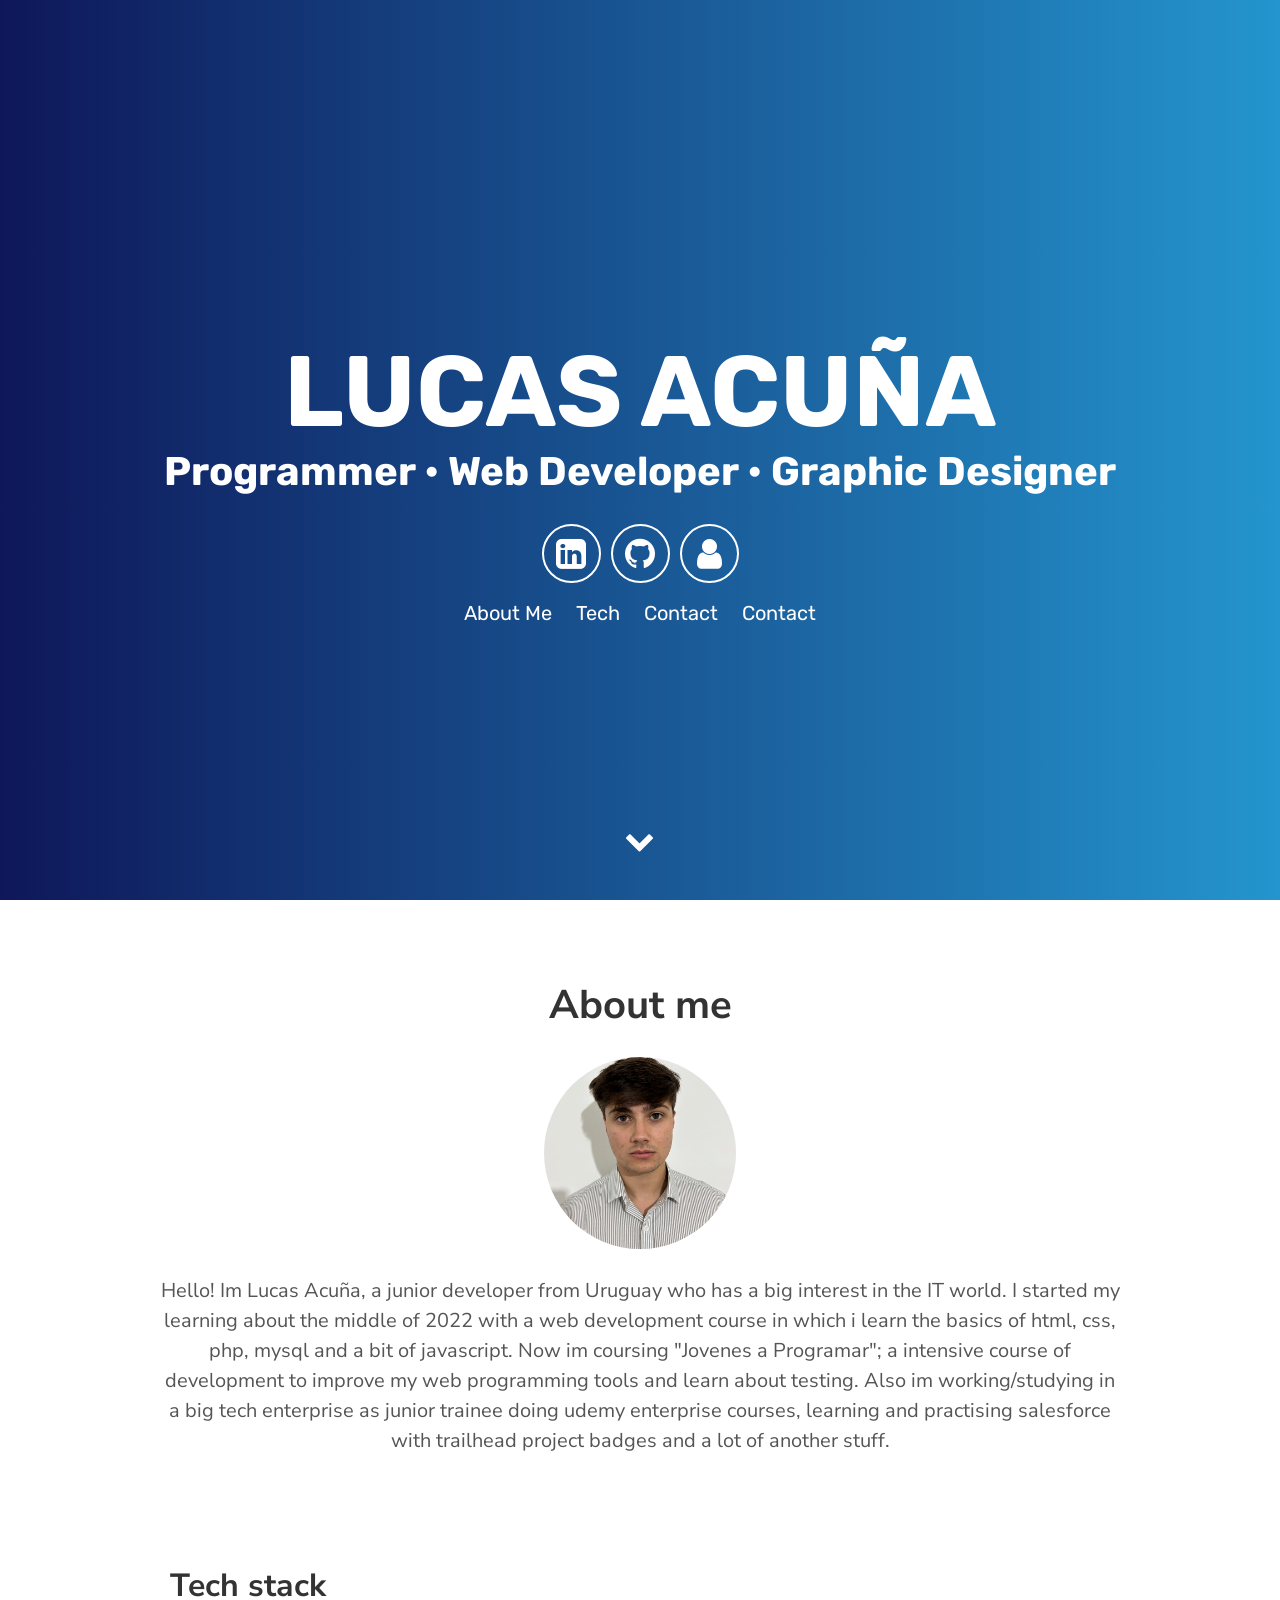
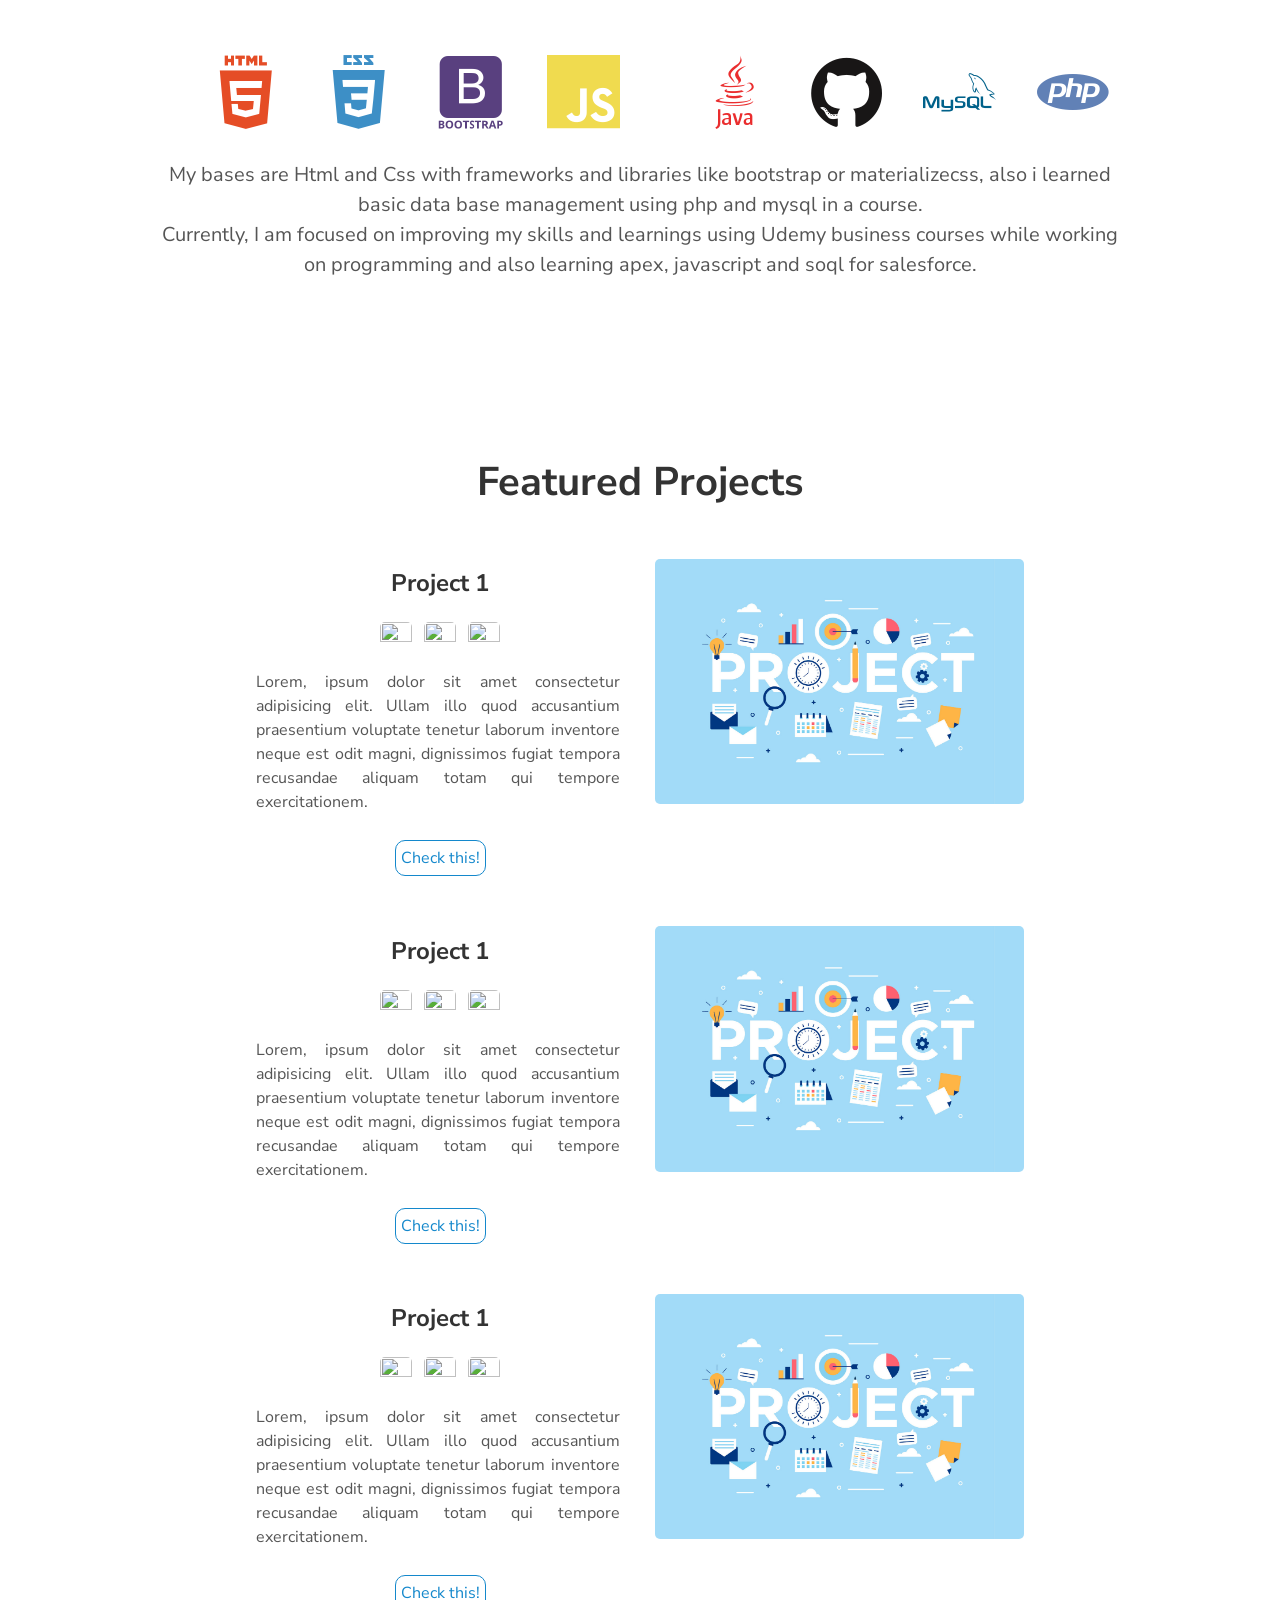
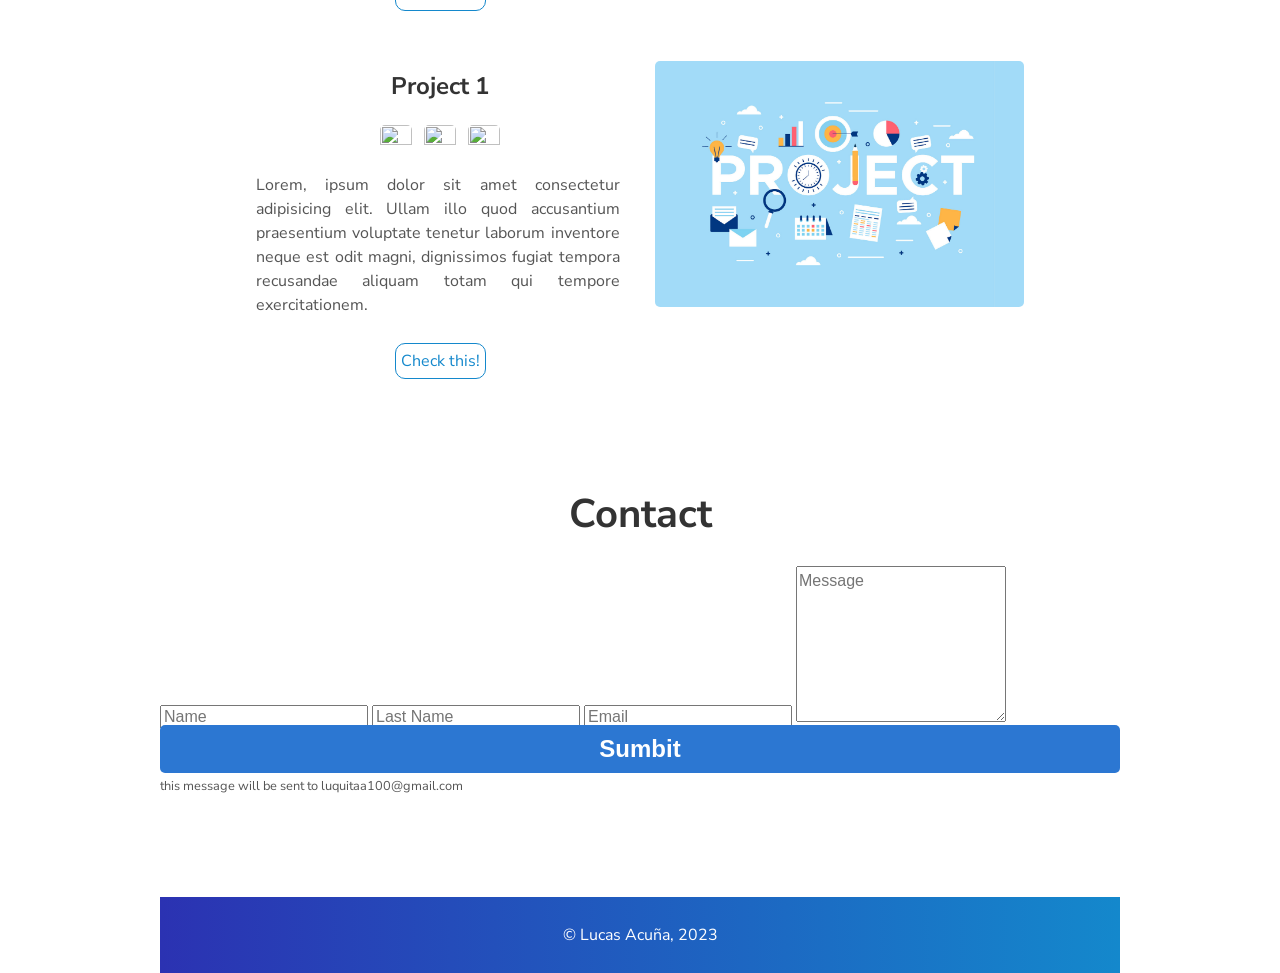
==== commit 25388841: "Add files via upload" ====
--- a/index.html
+++ b/index.html
@@ -44,7 +44,7 @@
         <div class="header-links">
           <a class="link" href="#about" data-scroll>About Me</a>
           <a class="link" href="#tech" data-scroll>Tech</a>
-          <a class="link" href="#projects" data-scroll>Projects</a>
+          <a class="link" href="#projects" data-scroll>Contact</a>
           <a class="link" href="#contact" data-scroll>Contact</a>
         </div>
       </div>
@@ -246,10 +246,17 @@
       <div class="user-details">
         <h1>Contact</h1>
       </div>
-      <form>      
-        <input name="name" type="text" class="feedback-input" placeholder="Name" />   
-        <input name="email" type="text" class="feedback-input" placeholder="Email" />
-        <textarea name="text" class="feedback-input" placeholder="Comment"></textarea>
+      <form id="form">      
+        <input class="field" type="text" placeholder="Name" id="name" name="name"
+          required>
+      <input class="field" type="text" placeholder="Last Name" name="lastname"
+          id="lastname" required>
+
+      <input class="field" type="email" placeholder="Email" id="email" name="email"
+          required>
+    </div>
+    <textarea class="field" placeholder="Message" rows="3" name="message" id="message"
+              required></textarea>
             <input type="submit" class="submitBtn" id="emailButton" value="Sumbit">
             <small class="smallText">this message will be sent to luquitaa100@gmail.com</small>
       </form>
@@ -264,5 +271,8 @@
     <script src="./assets/js/sweet-scroll.min.js"></script>
     <script src="./assets/js/google-analytics.js"></script>
     <script src="./assets/js/main.js"></script>
+    <script type="text/javascript" src="https://cdn.jsdelivr.net/npm/@emailjs/browser@3/dist/email.min.js"></script>
+    <script type="text/javascript">emailjs.init('C8o4lj38yxxaXeBJ8')
+    </script>
   </body>
 </html>
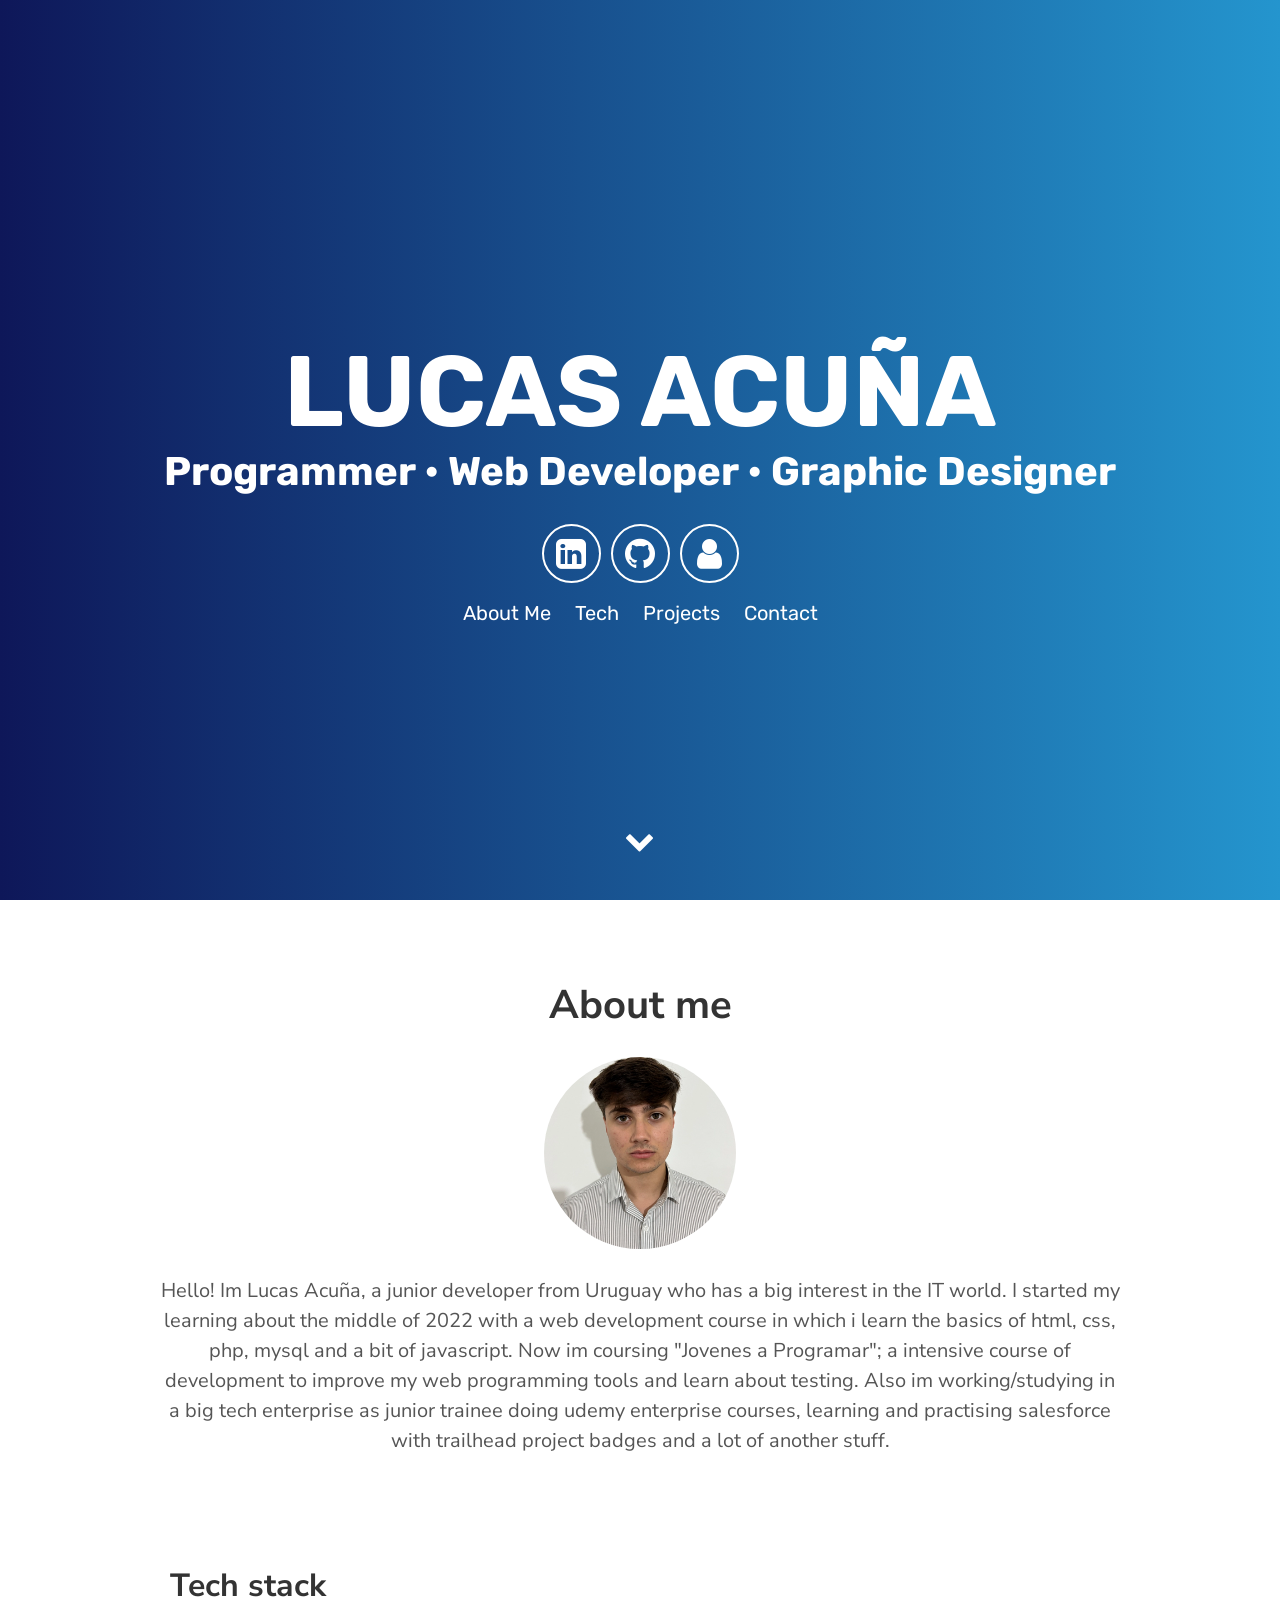
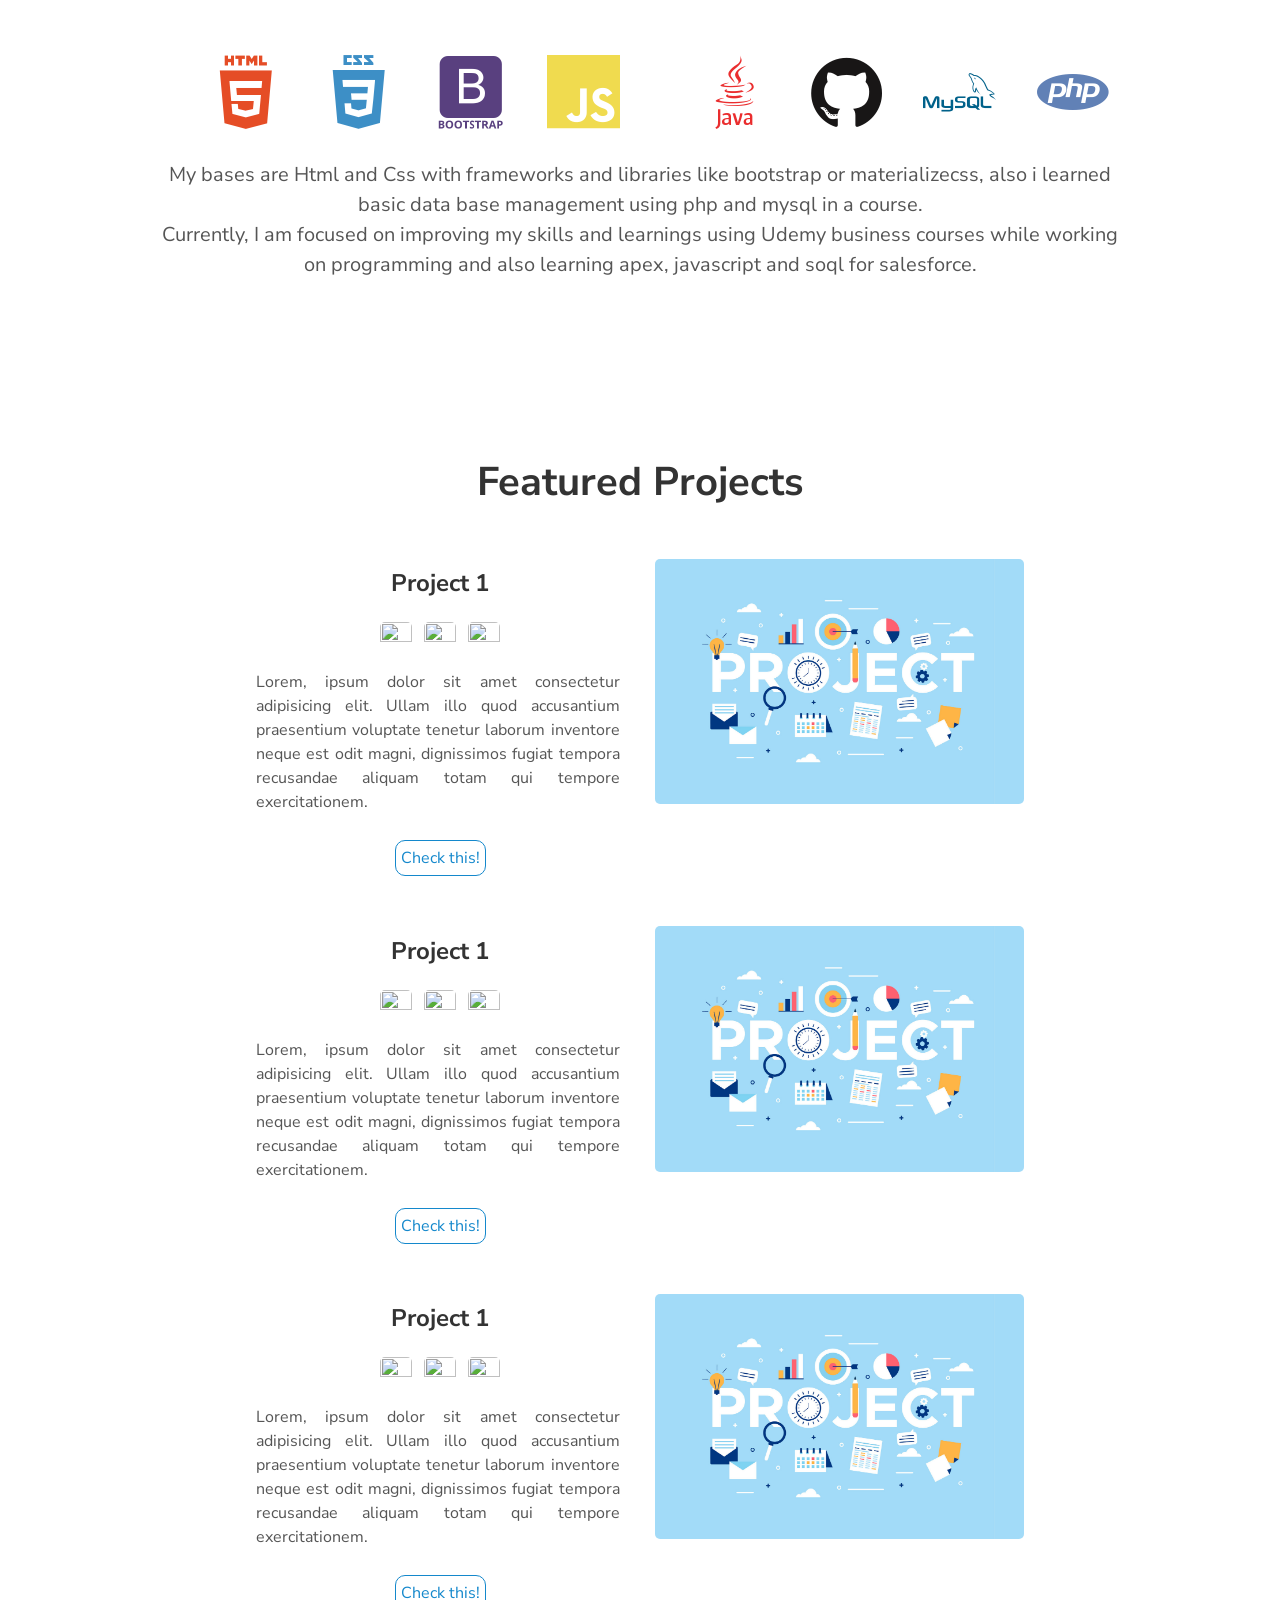
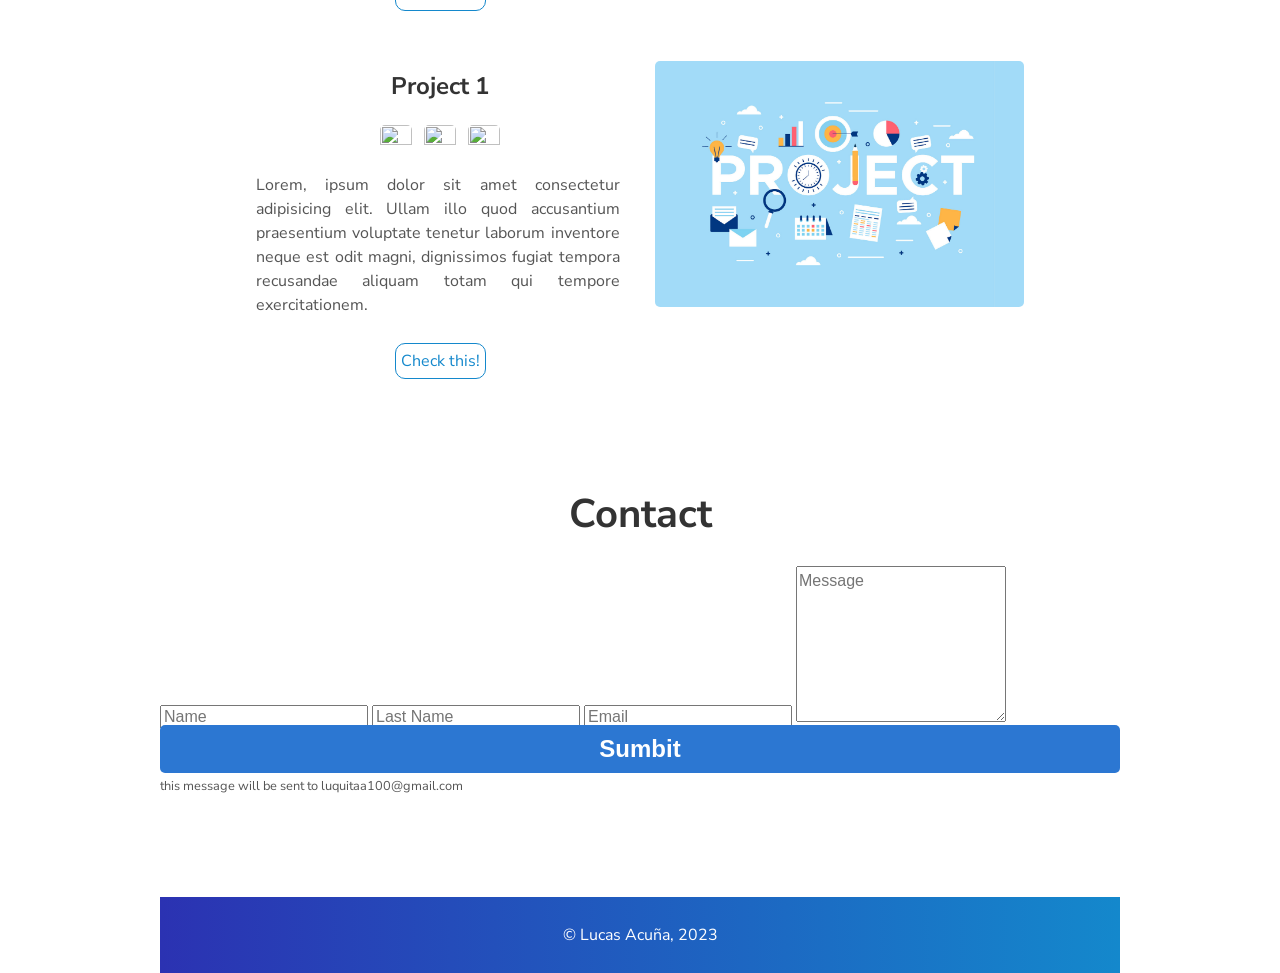
==== commit c92259ec: "Add files via upload" ====
--- a/index.html
+++ b/index.html
@@ -44,7 +44,7 @@
         <div class="header-links">
           <a class="link" href="#about" data-scroll>About Me</a>
           <a class="link" href="#tech" data-scroll>Tech</a>
-          <a class="link" href="#projects" data-scroll>Contact</a>
+          <a class="link" href="#projects" data-scroll>Projects</a>
           <a class="link" href="#contact" data-scroll>Contact</a>
         </div>
       </div>
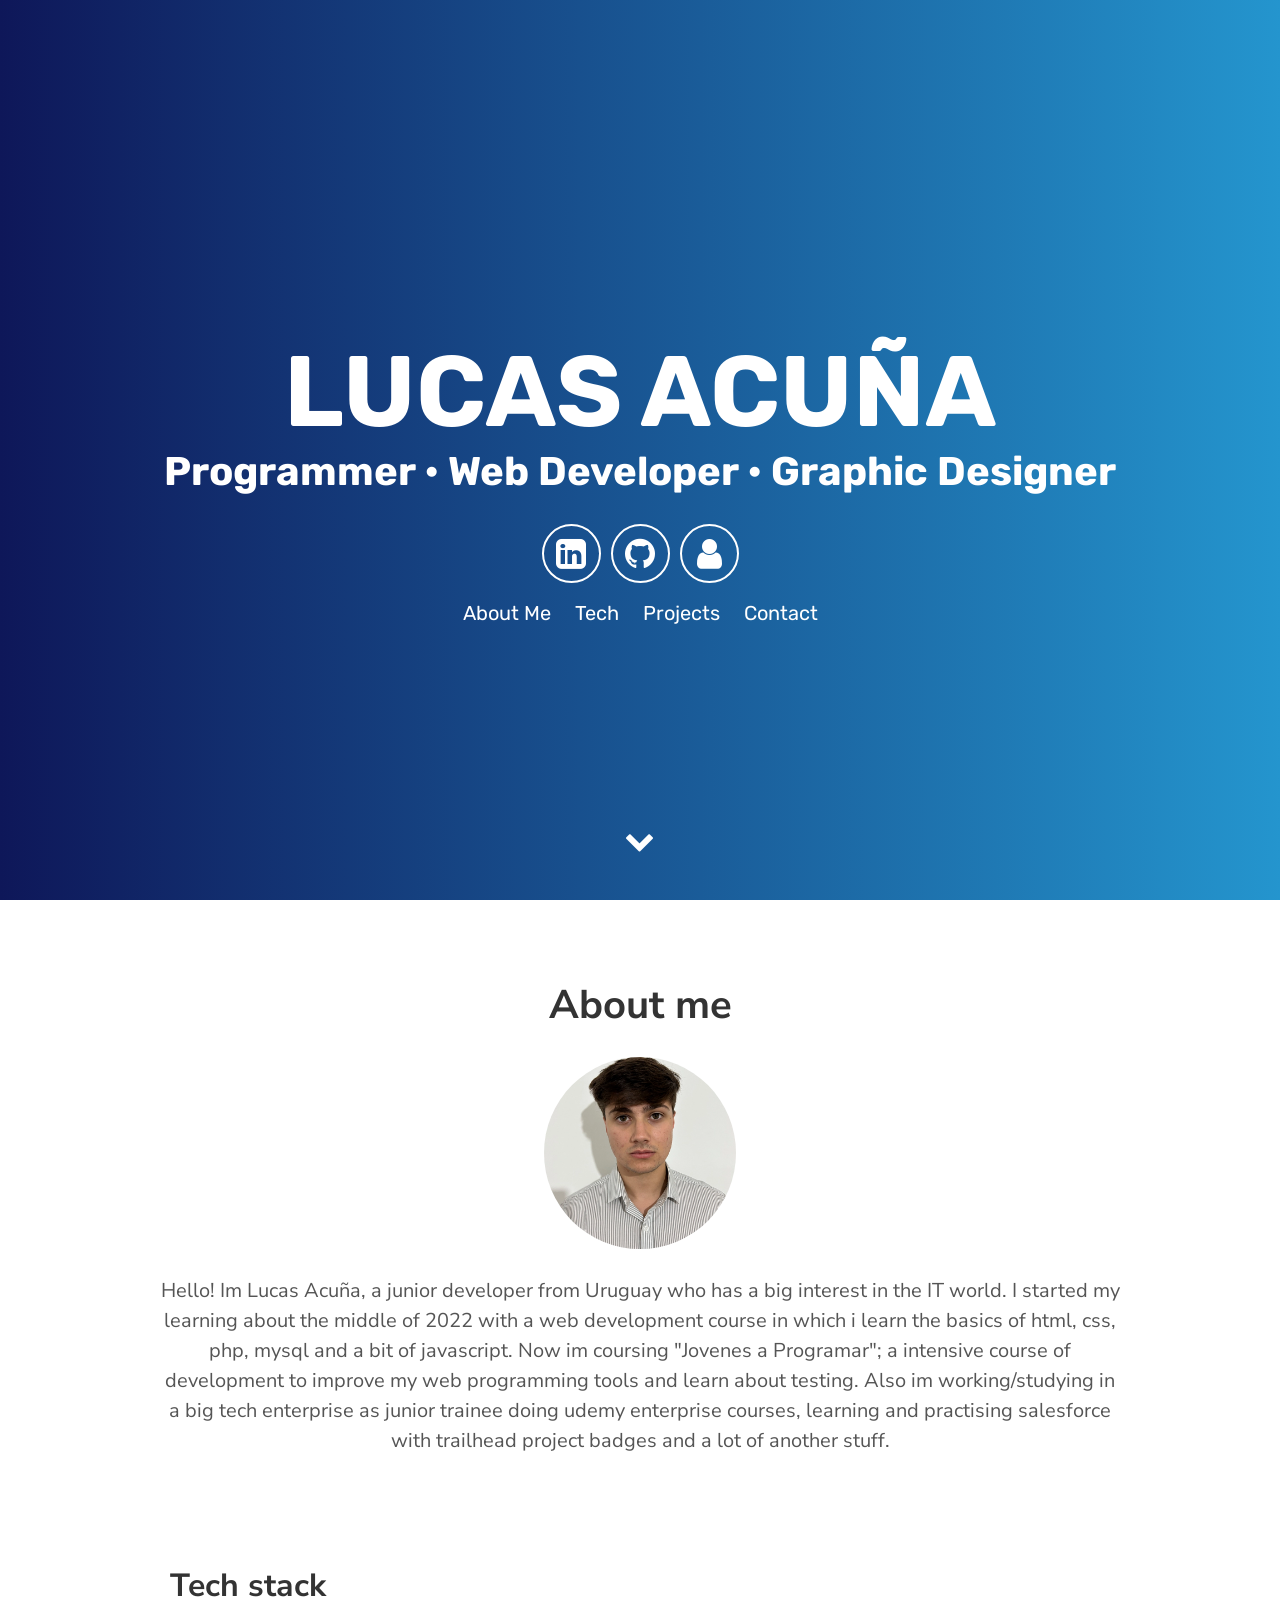
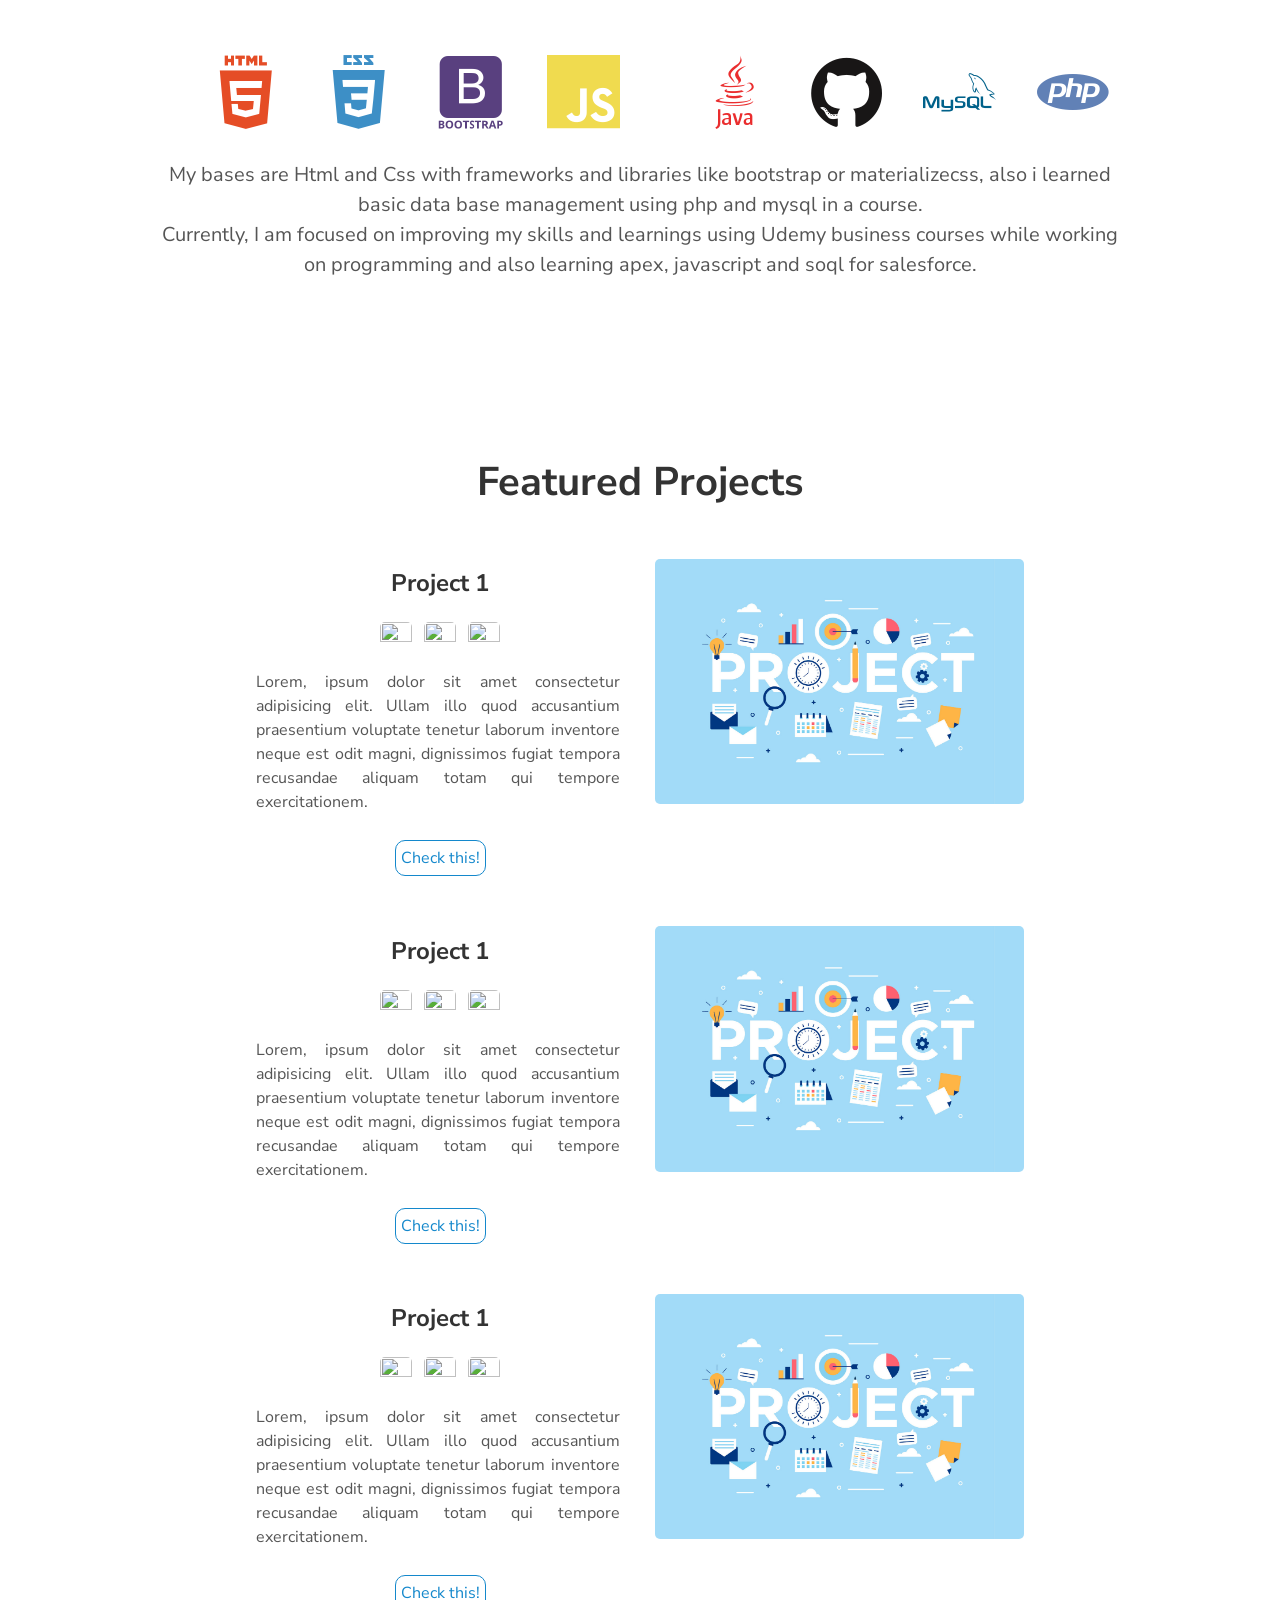
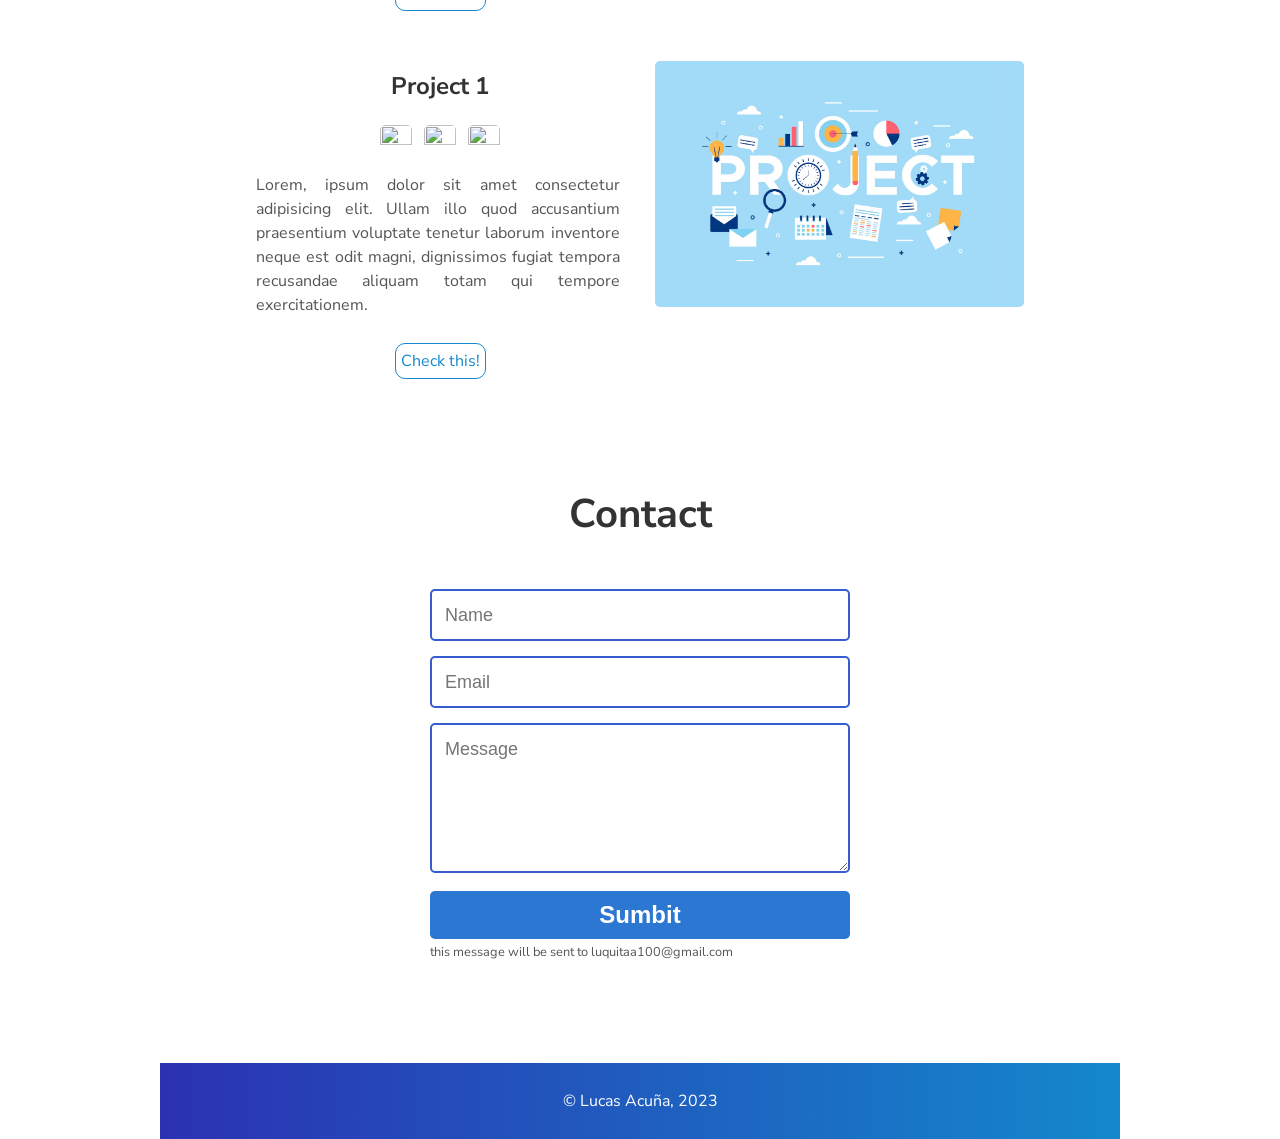
==== commit 868de19c: "Add files via upload" ====
--- a/index.html
+++ b/index.html
@@ -247,12 +247,9 @@
         <h1>Contact</h1>
       </div>
       <form id="form">      
-        <input class="field" type="text" placeholder="Name" id="name" name="name"
+        <input class="field" type="text" placeholder="Name" id="name" name="user_name"
           required>
-      <input class="field" type="text" placeholder="Last Name" name="lastname"
-          id="lastname" required>
-
-      <input class="field" type="email" placeholder="Email" id="email" name="email"
+      <input class="field" type="email" placeholder="Email" id="email" name="user_email"
           required>
     </div>
     <textarea class="field" placeholder="Message" rows="3" name="message" id="message"
--- a/assets/css/main.css
+++ b/assets/css/main.css
@@ -3306,7 +3306,50 @@
     font-weight: 400;
     font-style: normal
 }
-
+form { max-width:420px; margin:50px auto; }
+
+.field{
+    color:rgb(0, 0, 0);
+    font-family: Helvetica, Arial, sans-serif;
+    font-weight:500;
+    font-size: 18px;
+    border-radius: 5px;
+    line-height: 22px;
+    background-color: transparent;
+    border:2px solid #365ccf;
+    transition: all 0.3s;
+    padding: 13px;
+    margin-bottom: 15px;
+    width:100%;
+    box-sizing: border-box;
+    outline:0;
+}
+.field:focus { border:2px solid #4963cc; }
+
+textarea {
+    height: 150px;
+    line-height: 150%;
+    resize:vertical;
+  }
+
+  [type="submit"] {
+    font-family: 'Montserrat', Arial, Helvetica, sans-serif;
+    width: 100%;
+    background:#0848c7;
+    border-radius:5px;
+    border:0;
+    cursor:pointer;
+    color:white;
+    font-size:24px;
+    padding-top:10px;
+    padding-bottom:10px;
+    transition: all 0.3s;
+    margin-top:-4px;
+    font-weight:700;
+  }
+  [type="submit"]:hover { background:#008cff; }
+  
+  
 [class*=" devicon-"],
 [class^=devicon-] {
     font-family: devicon;
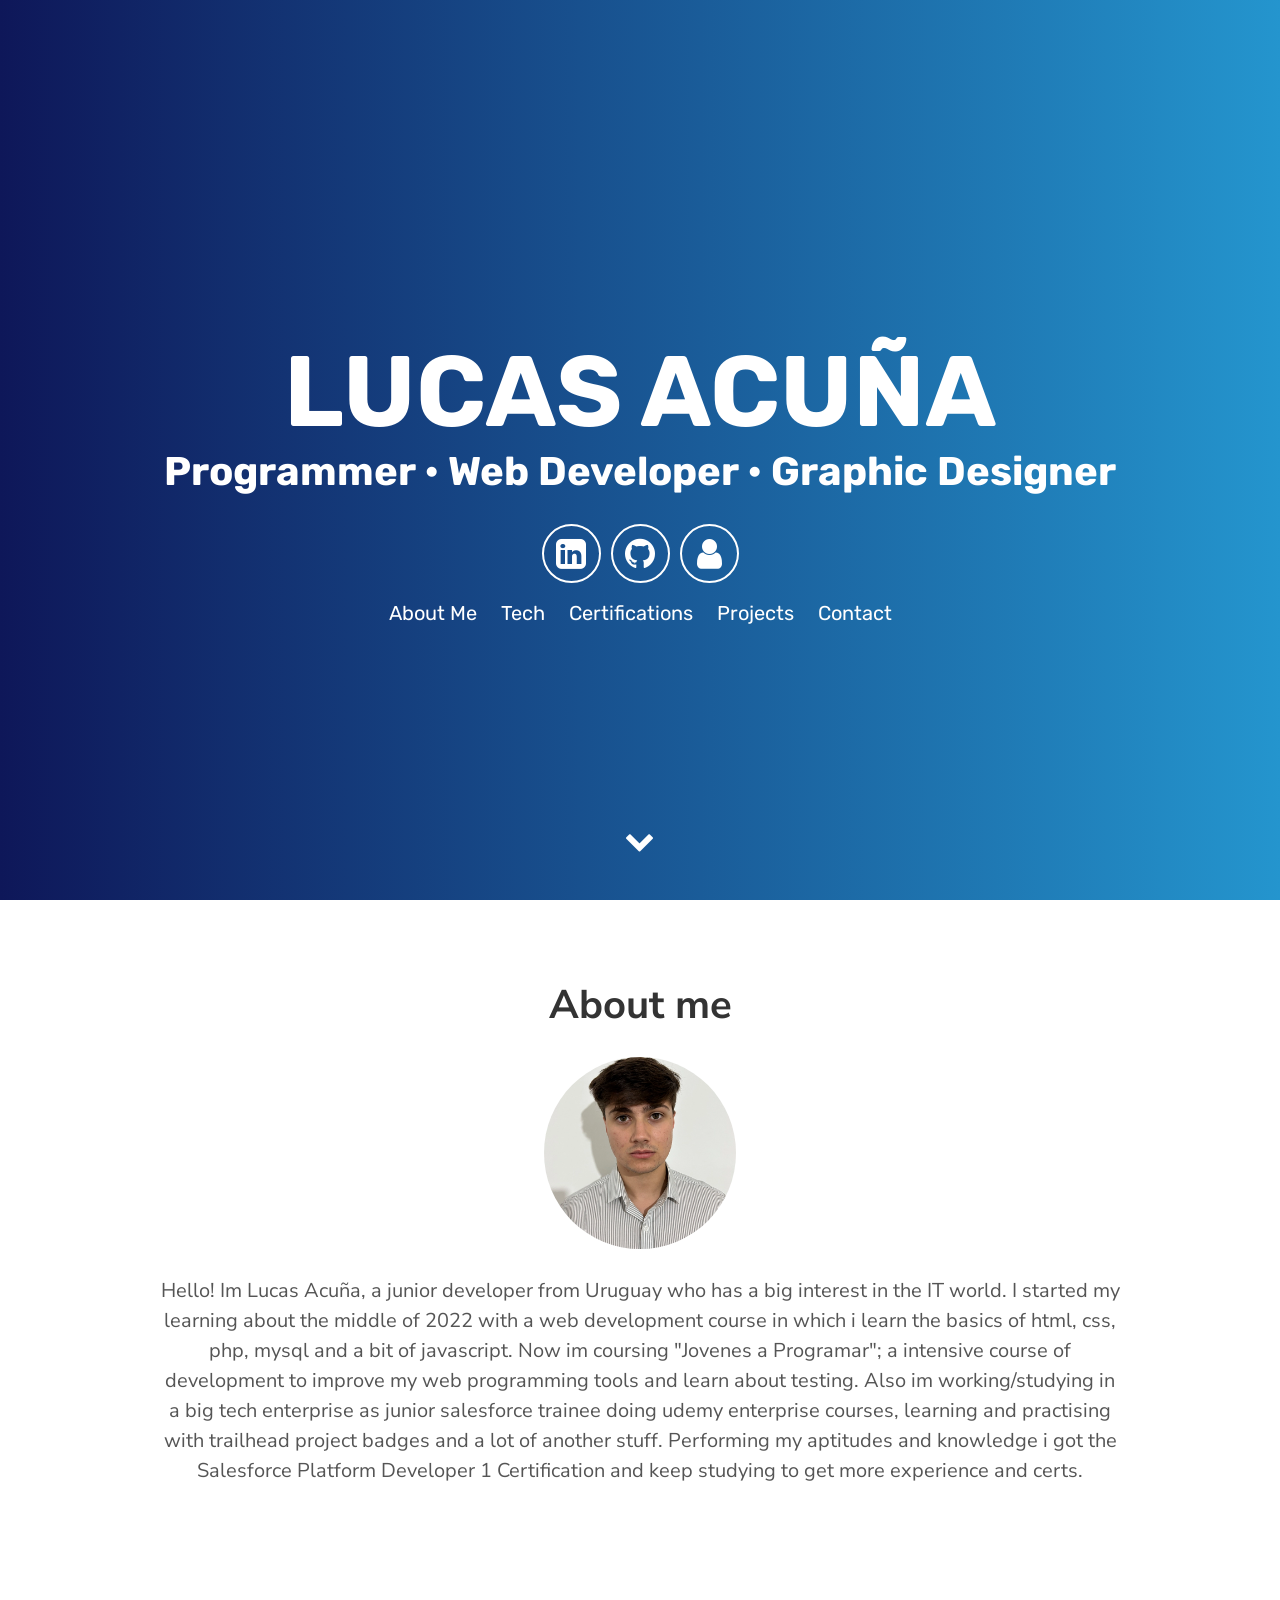
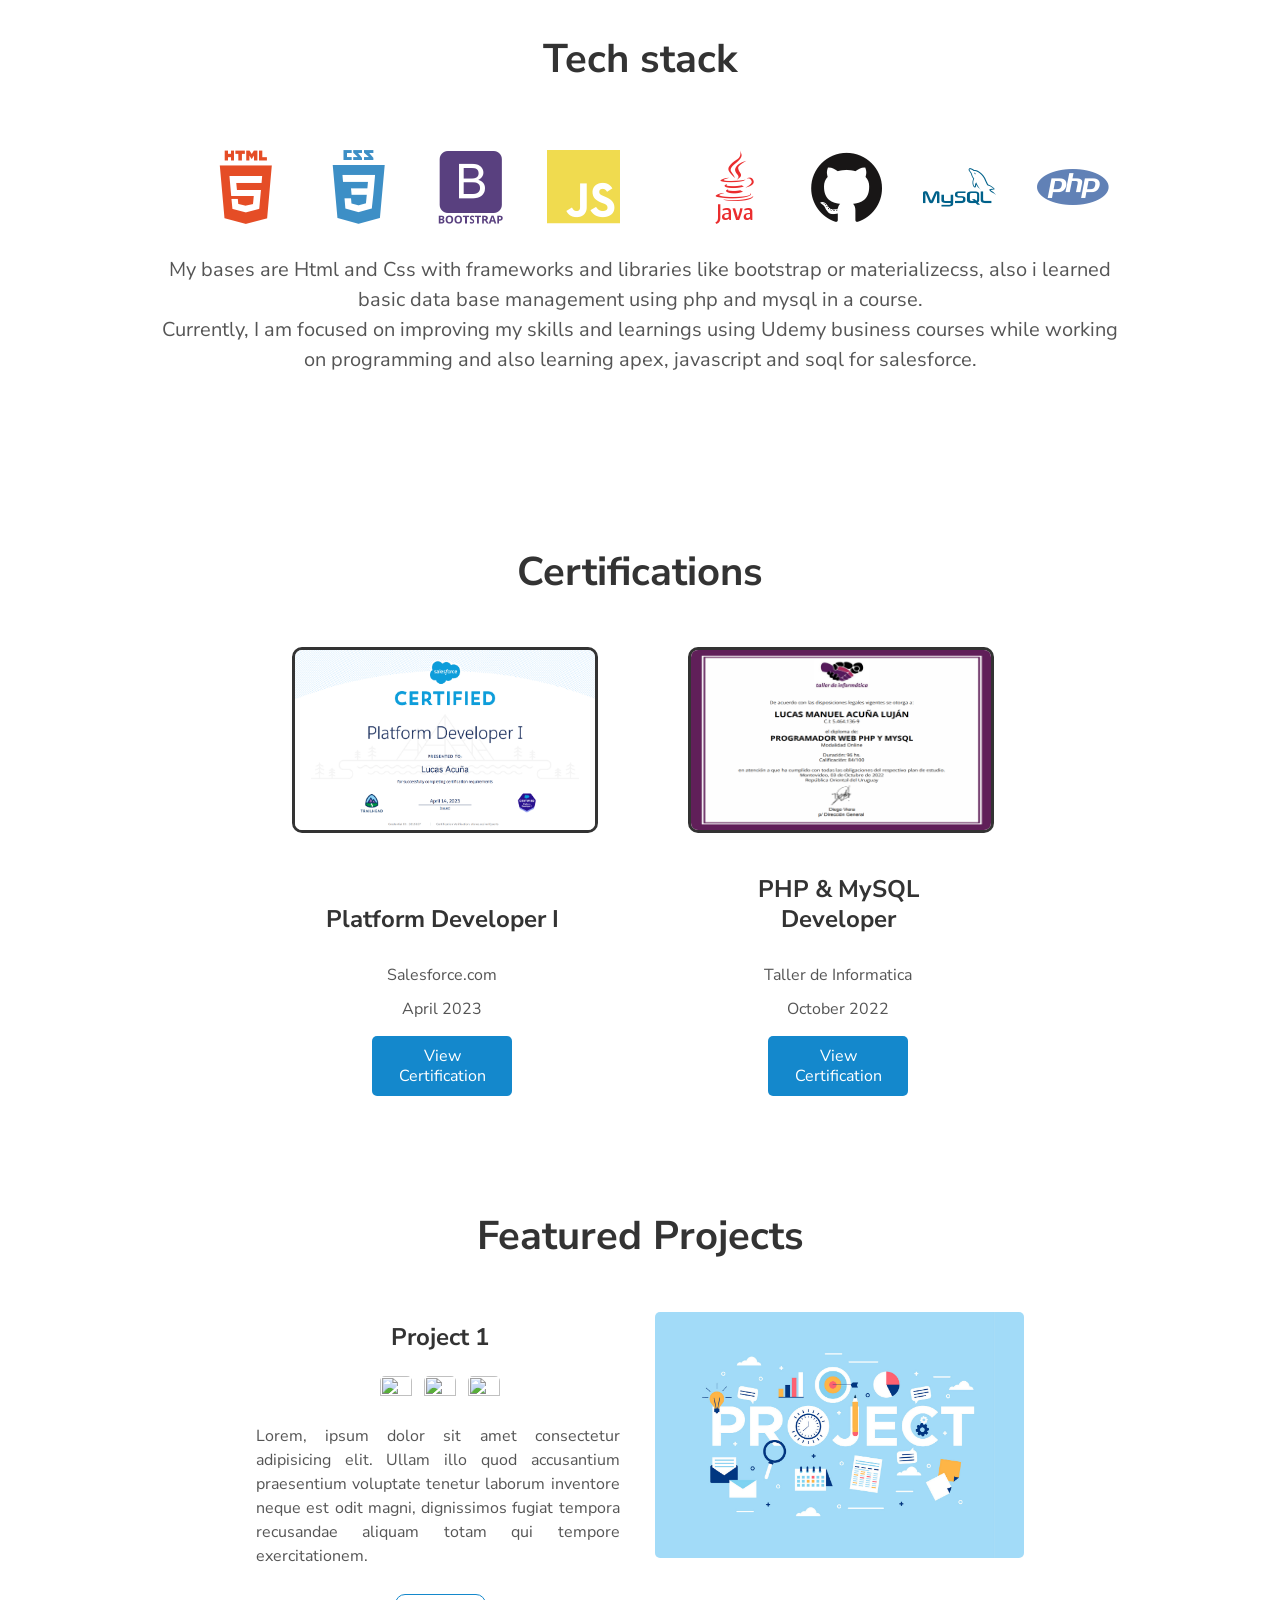
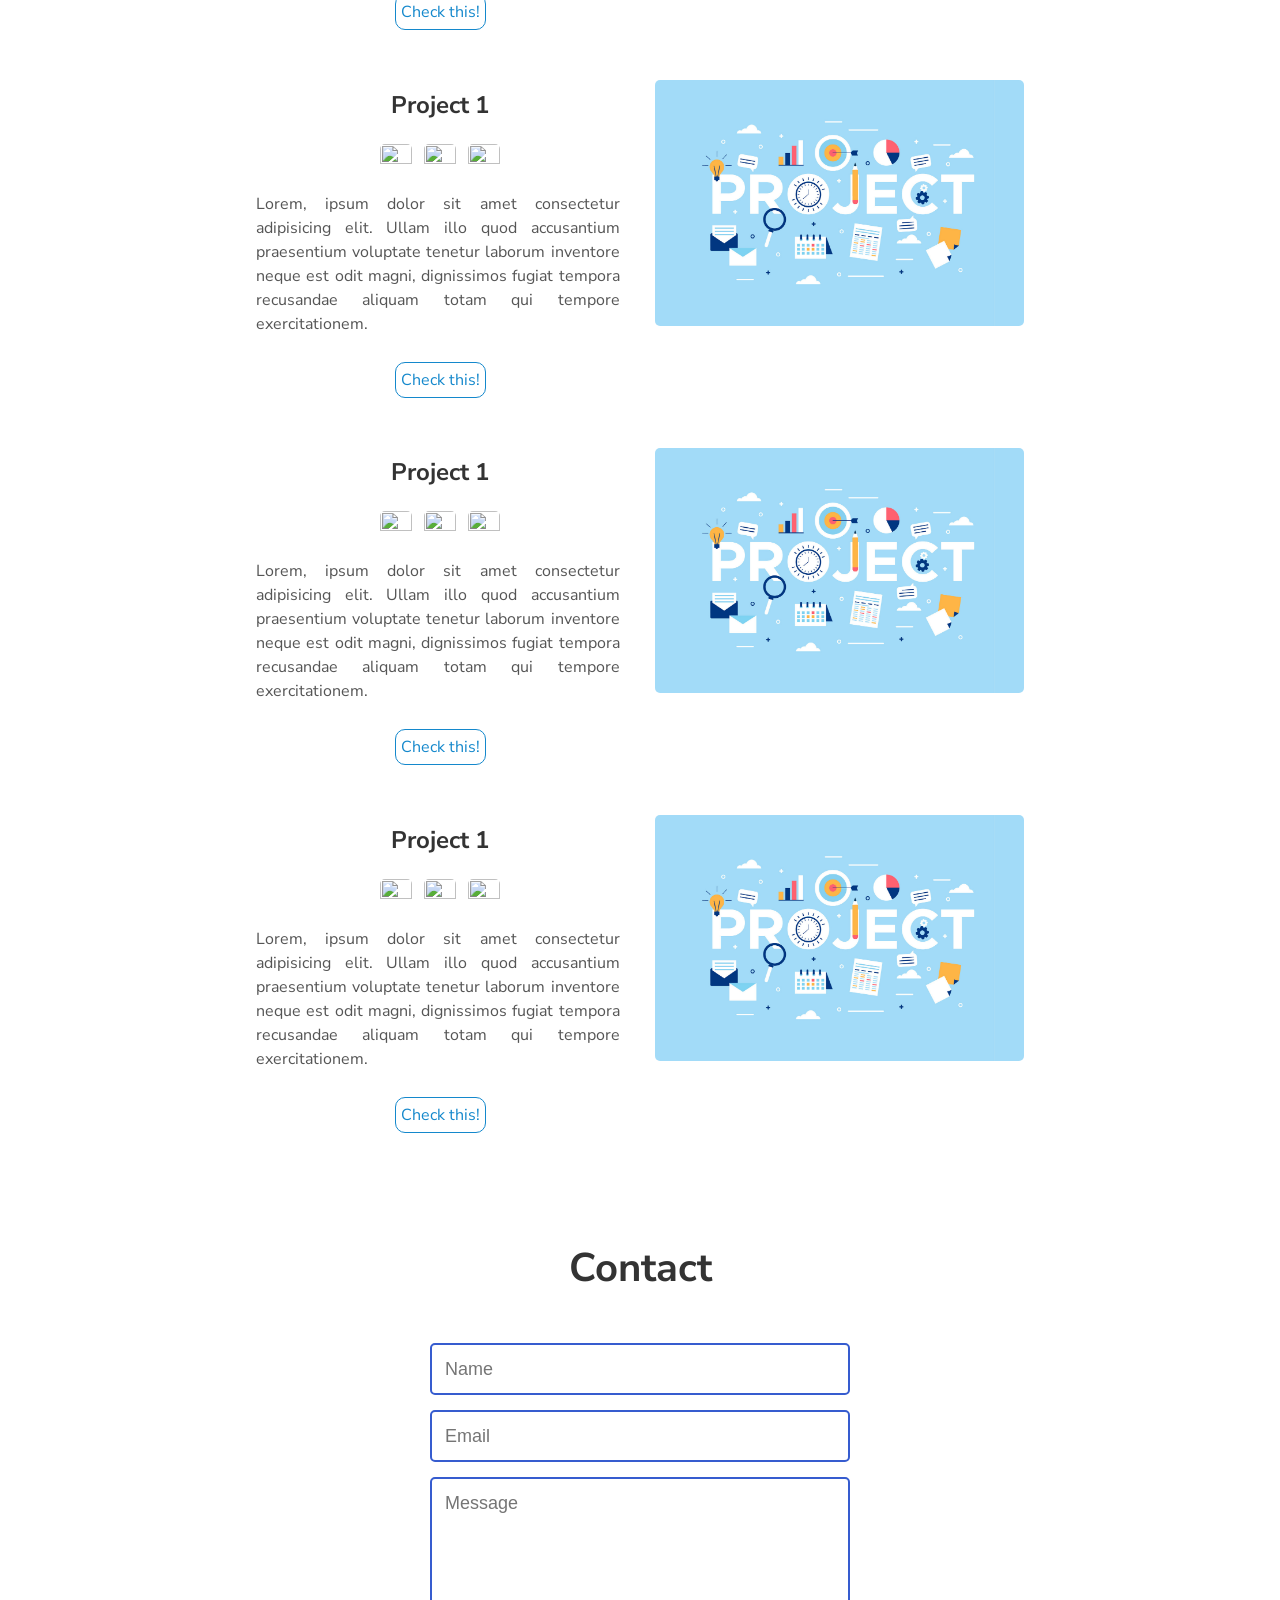
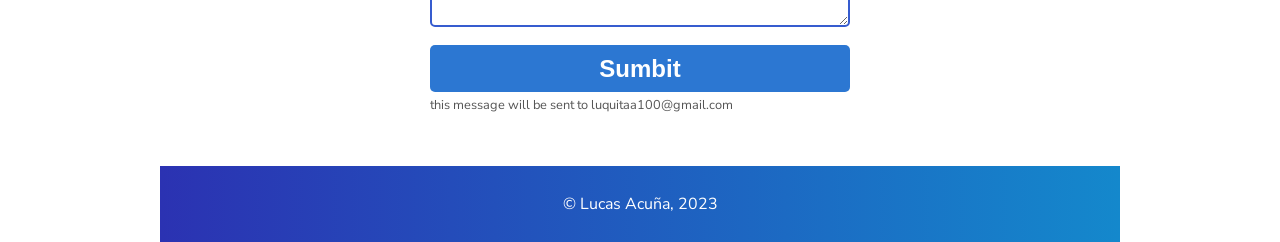
==== commit e2364a37: "init" ====
--- a/index.html
+++ b/index.html
@@ -44,6 +44,7 @@
         <div class="header-links">
           <a class="link" href="#about" data-scroll>About Me</a>
           <a class="link" href="#tech" data-scroll>Tech</a>
+          <a class="link" href="#certs" data-scroll>Certifications</a>
           <a class="link" href="#projects" data-scroll>Projects</a>
           <a class="link" href="#contact" data-scroll>Contact</a>
         </div>
@@ -75,14 +76,15 @@
           Hello! Im Lucas Acuña, a junior developer from Uruguay who has a big interest in the IT world. 
           I started my learning about the middle of 2022 with a web development course in which i learn the basics of html, css, php, mysql and a bit of javascript.
           Now im coursing "Jovenes a Programar"; a intensive course of development to improve my web programming tools and learn about testing.
-          Also im working/studying in a big tech enterprise as junior trainee doing udemy enterprise courses, learning and practising salesforce with trailhead project badges and a lot of another stuff.
+          Also im working/studying in a big tech enterprise as junior salesforce trainee doing udemy enterprise courses, learning and practising with trailhead project badges and a lot of another stuff.
+          Performing my aptitudes and knowledge i got the Salesforce Platform Developer 1 Certification and keep studying to get more experience and certs.
         </p>
       </div>
       <br><br>
       <!-- Tech -->
       <section id="tech">
       <div class="user-details">
-      <h2 class="tech">Tech stack</h2>
+      <h1>Tech stack</h1>
       <br>
       </div>
           <div class="user" style="padding: 10px;">
@@ -107,6 +109,48 @@
     </p>
     <br><br><br>
 
+    <!-- Certs Section -->
+<section id="certs">
+  <div class="user-details">
+  <h1>Certifications</h1>
+</div>
+<div class="certification-section">
+  <div class="certification-row">
+    <div class="certification-item">
+      <div class="certification-image">
+        <img src="assets/certs/Salesforce.png" alt="Certification Name">
+      </div>
+      <div class="certification-info">
+        <h3>Platform Developer I</h3>
+        <p>Salesforce.com</p>
+        <p>April 2023</p>
+        
+        <a target="_blank" href="https://drive.google.com/file/d/1vIvMT38PZVsRZFgeewFY0YiuxUYv4o0V/view?usp=sharing">View Certification</a>
+      </div>
+    </div>
+    <div class="certification-item">
+      <div class="certification-image">
+        <img src="assets/certs/Taller.png" alt="Certification Name">
+      </div>
+      <div class="certification-info">
+        <h3>PHP & MySQL Developer</h3>
+        <p>Taller de Informatica</p>
+        <p>October 2022</p>
+        
+        <a target="_blank" href="https://drive.google.com/file/d/1oj0ABY3nvPBGmYfmG4FUeFIocn27_S-N/view?usp=sharing">View Certification</a>
+      </div>
+    </div>
+    
+    </div>
+  </div>
+</div>
+
+
+
+</section>
+
+
+
     <!-- Projects Section -->
     <section id="projects">
       <div class="user-details">
--- a/assets/css/main.css
+++ b/assets/css/main.css
@@ -14,7 +14,9 @@
     font-size: 100%;
     line-height: 1.5;
     color: #555;
-    font-family: 'Nunito Sans', sans-serif
+    font-family: 'Nunito Sans', sans-serif;
+    width: 100% !important;
+    
 }
 
 article,
@@ -22,7 +24,6 @@
 details,
 figcaption,
 figure,
-footer,
 header,
 main,
 menu,
@@ -47,6 +48,8 @@
     height: 0;
     overflow: visible
 }
+
+
 
 code,
 kbd,
@@ -292,6 +295,95 @@
     font-style: normal
 }
 
+.certification-section {
+    margin-top: 50px;
+  }
+  
+  .certification-row {
+    display: flex;
+    flex-wrap: nowrap;
+    overflow-x: auto;
+    scrollbar-width: none;
+    -ms-overflow-style: none;
+    justify-content: center;
+  }
+  
+  .certification-row::-webkit-scrollbar {
+    display: none;
+  }
+  
+  .certification-item {
+    position: relative;
+    display: flex;
+    flex-direction: column;
+    align-items: center;
+    max-width: 300px;
+    margin-right: 10%;
+    text-align: center;
+    margin-bottom: 20px;
+    
+  }
+  
+  .certification-item:last-child {
+    margin-right: 0;
+  }
+  
+  .certification-item img {
+    max-width: 100%;
+    height: auto;
+    border: 3px solid #333;
+    border-radius: 10px;
+    width: 300px;
+    height: 180px;
+  }
+  
+  .certification-info {
+    margin-top: auto;
+    padding: 10px;
+    background-color: white;
+    border-radius: 10px;
+    display: flex;
+  flex-direction: column;
+  justify-content: center;
+  align-items: center;
+  }
+  
+  .certification-info h3 {
+    margin-top: 0;
+  }
+  
+  .certification-info p {
+    margin: 5px 0;
+  }
+  
+  .certification-item a {
+    display: block;
+    margin-top: 10px;
+    padding: 10px 20px;
+    border-radius: 5px;
+    background-color: #1488CC;
+    color: white;
+    text-decoration: none;
+    width: 140px; /* set a specific width for the button */
+    text-align: center; /* center the text horizontally */
+    line-height: 20px; /* center the text vertically */
+    box-sizing: border-box;
+  }
+  
+  
+  .certification-item a:hover {
+    background-color: #1488CC;
+  }
+  
+  .certification-item a:active {
+    background-color: ##1488CC;
+  }
+  
+  
+  
+  
+  
+  
 .fa {
     display: inline-block;
     font: 14px/1 FontAwesome;
@@ -5223,7 +5315,10 @@
     margin-top: 100px;
     text-align: center;
     color: #fff;
-    width:100%
+    box-sizing: border-box;
+    position: relative;
+    width: 100%;
+    margin: 0 auto;
 }
 
 .footer .love {
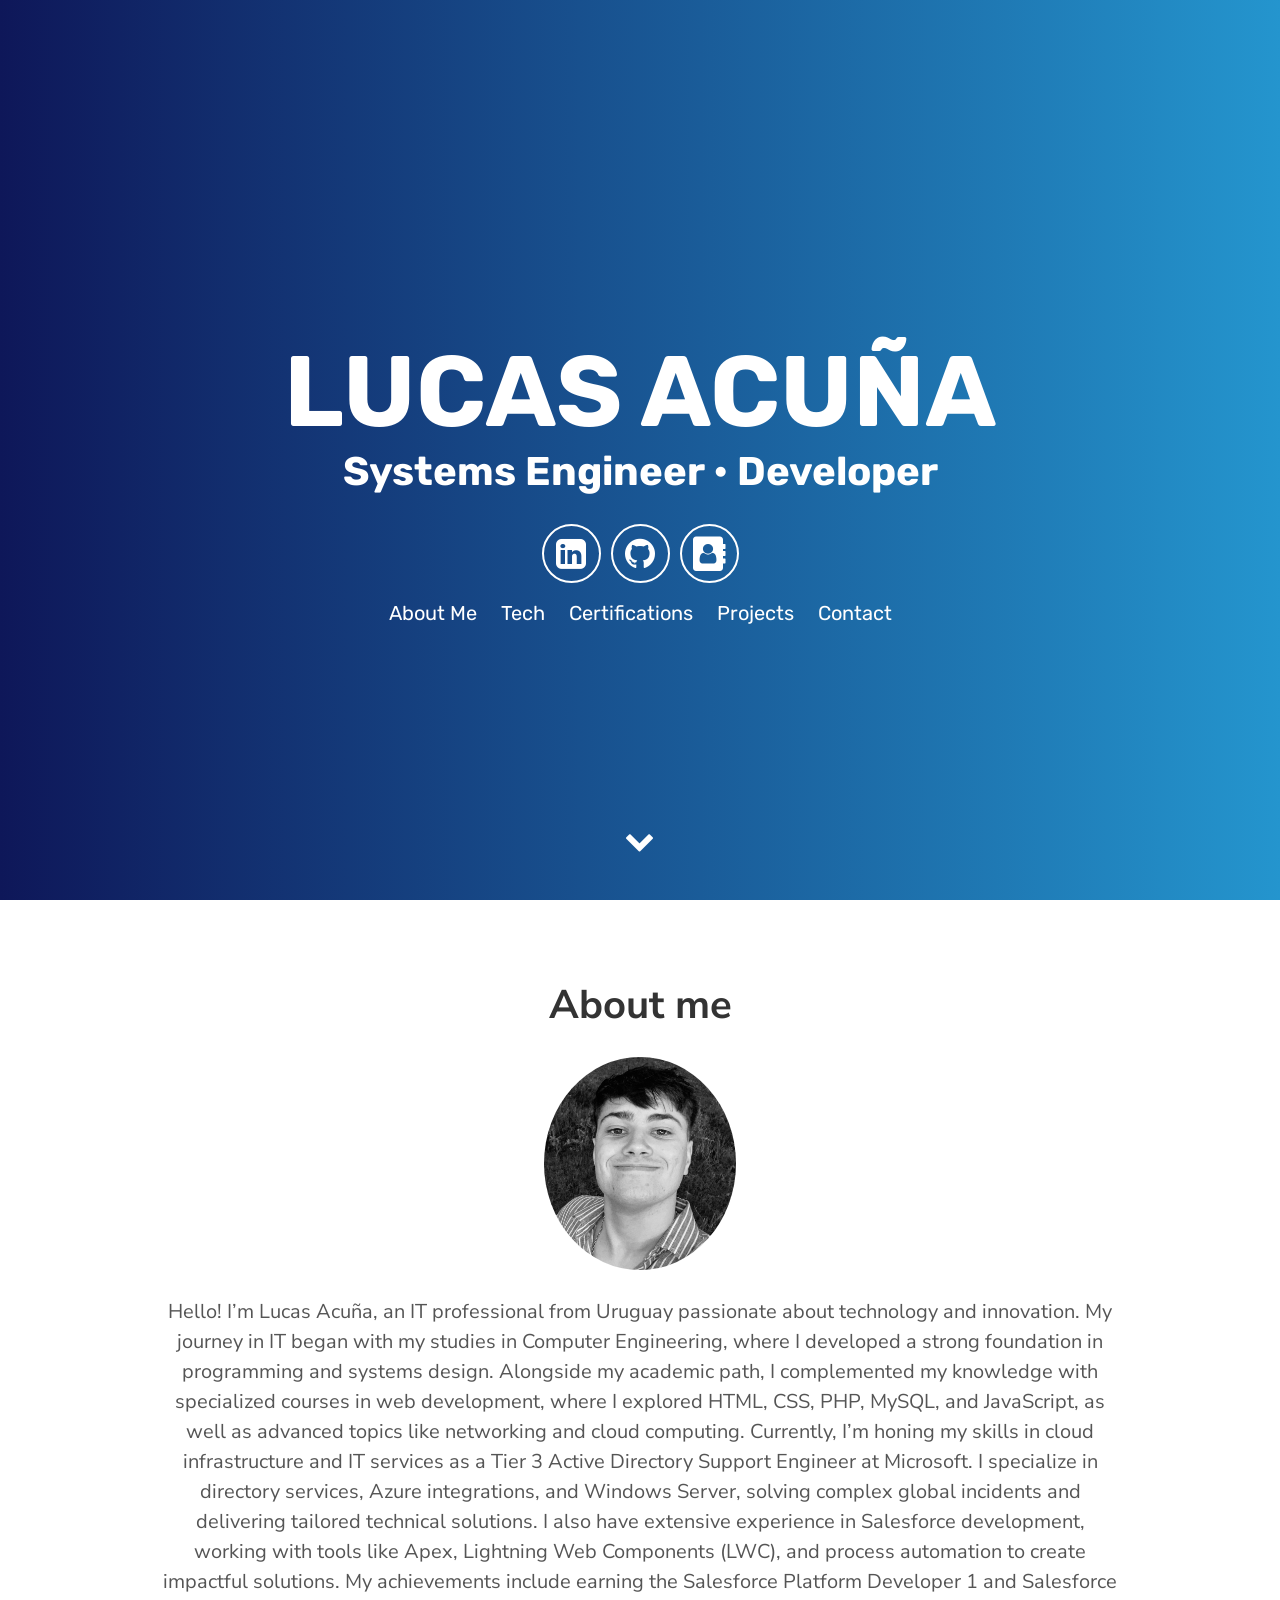
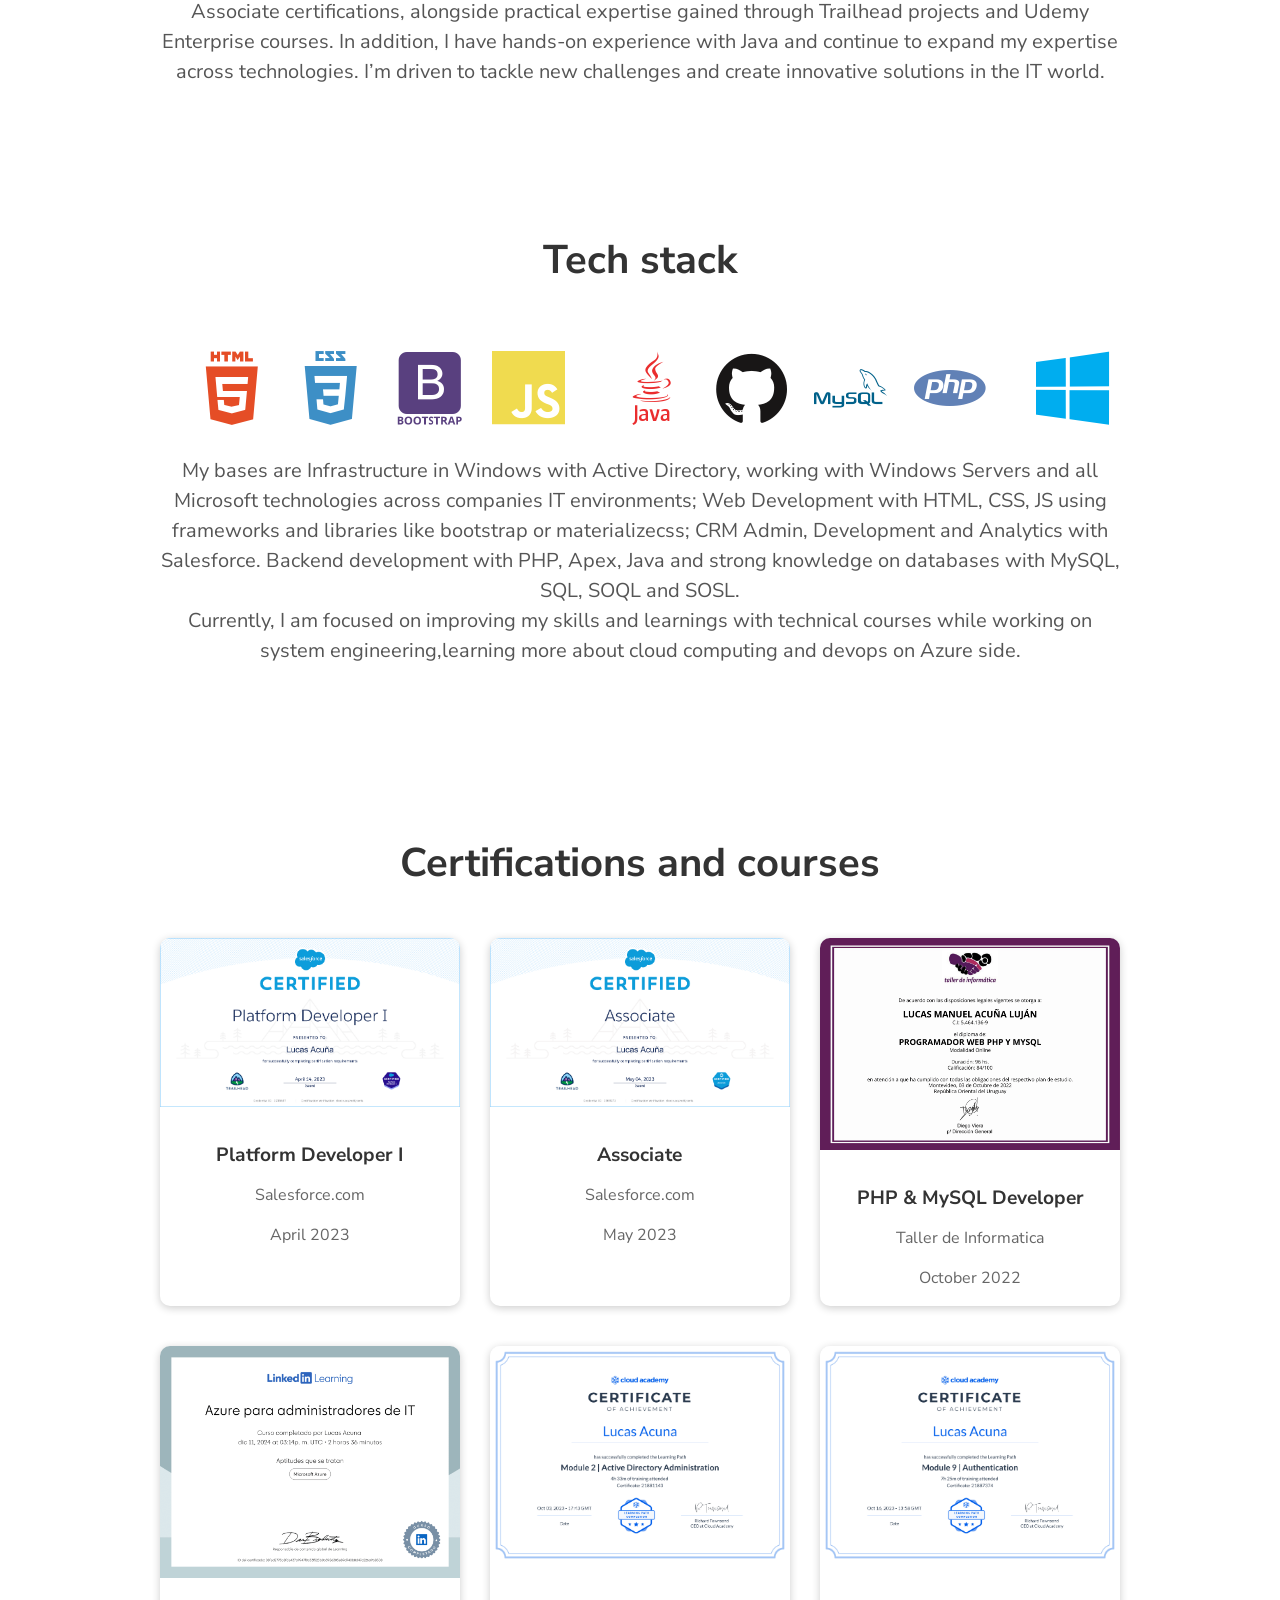
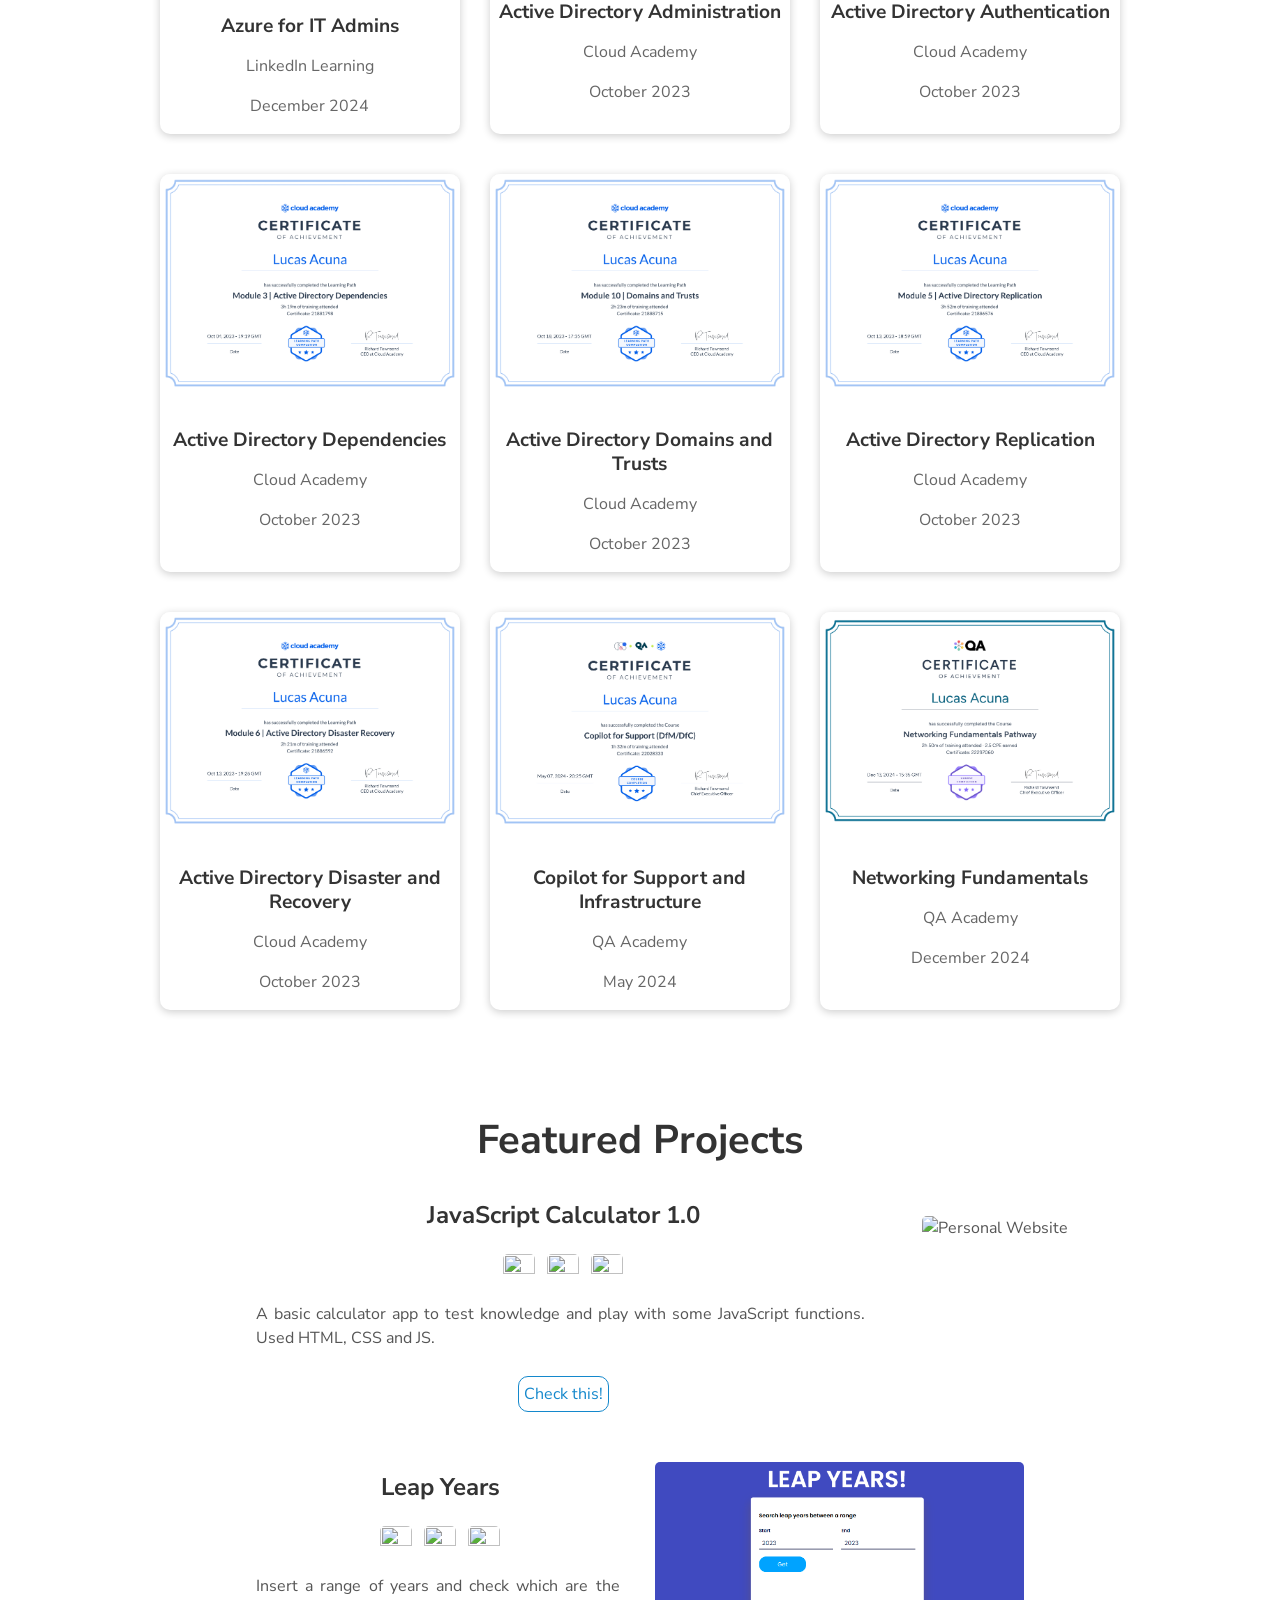
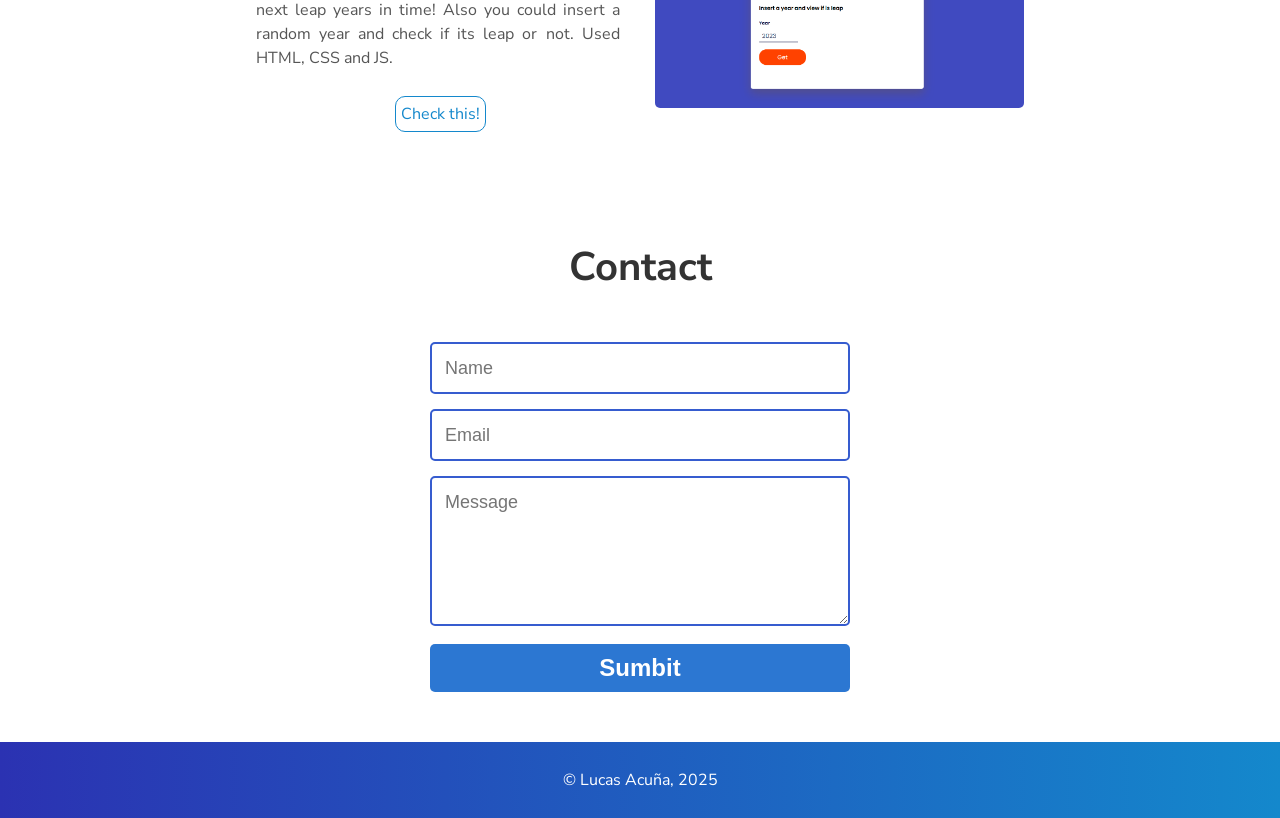
==== commit a169d075: "Actualización del HTML y otros cambios" ====
--- a/index.html
+++ b/index.html
@@ -17,6 +17,7 @@
     <title>Lucas Acuña</title>
 
 
+
     <link rel="stylesheet" href="./assets/css/main.css" />
     
     <link rel="stylesheet" href="https://cdn.jsdelivr.net/gh/devicons/devicon@v2.15.1/devicon.min.css">
@@ -28,7 +29,7 @@
       <div class="header">
         <h1>
           <span class="site-title">LUCAS ACUÑA</span>
-          <span class="site-description">Programmer • Web Developer • Graphic Designer</span>
+          <span class="site-description">Systems Engineer • Developer</span>
         </h1>
         <div class="header-icons">
           <a aria-label="My LinkedIn Profile" target="_blank" href="https://www.linkedin.com/in/lucasacu">
@@ -38,7 +39,7 @@
             <i class="icon fa fa-github" aria-hidden="true"></i>
           </a>
           <a aria-label="My Resume" target="_blank" href="assets/CV.pdf">
-            <i class="icon fa fa-user" aria-hidden="true"></i>
+            <i class="icon fa fa-address-book" aria-hidden="true"></i>
           </a>
         </div>
         <div class="header-links">
@@ -63,21 +64,20 @@
             srcset="./assets/img/webp/pic.webp"
             alt="Professional Me"
             width="20%"
-            style="border-radius: 50%"
+            style="border-radius: 60%"
           />
           <img
-            src="./assets/img/png/pic.png"
+            src="./assets/img/jpg/pic.jpg"
             alt="Professional Me"
             width="20%"
-            style="border-radius: 50%"
+            style="border-radius: 60%"
           />
         </picture>
         <p class="tx2">
-          Hello! Im Lucas Acuña, a junior developer from Uruguay who has a big interest in the IT world. 
-          I started my learning about the middle of 2022 with a web development course in which i learn the basics of html, css, php, mysql and a bit of javascript.
-          Now im coursing "Jovenes a Programar"; a intensive course of development to improve my web programming tools and learn about testing.
-          Also im working/studying in a big tech enterprise as junior salesforce trainee doing udemy enterprise courses, learning and practising with trailhead project badges and a lot of another stuff.
-          Performing my aptitudes and knowledge i got the Salesforce Platform Developer 1 Certification and keep studying to get more experience and certs.
+          Hello! I’m Lucas Acuña, an IT professional from Uruguay passionate about technology and innovation. My journey in IT began with my studies in Computer Engineering, where I developed a strong foundation in programming and systems design. Alongside my academic path, I complemented my knowledge with specialized courses in web development, where I explored HTML, CSS, PHP, MySQL, and JavaScript, as well as advanced topics like networking and cloud computing.
+          Currently, I’m honing my skills in cloud infrastructure and IT services as a Tier 3 Active Directory Support Engineer at Microsoft. I specialize in directory services, Azure integrations, and Windows Server, solving complex global incidents and delivering tailored technical solutions.
+          I also have extensive experience in Salesforce development, working with tools like Apex, Lightning Web Components (LWC), and process automation to create impactful solutions. My achievements include earning the Salesforce Platform Developer 1 and Salesforce Associate certifications, alongside practical expertise gained through Trailhead projects and Udemy Enterprise courses.
+          In addition, I have hands-on experience with Java and continue to expand my expertise across technologies. I’m driven to tackle new challenges and create innovative solutions in the IT world.
         </p>
       </div>
       <br><br>
@@ -99,54 +99,158 @@
               <i class="devicon-github-original colored"></i>
               <i class="devicon-mysql-plain-wordmark colored"></i>
               <i class="devicon-php-plain colored"></i>
+              <i class="devicon-azure-plain-wordmark colored"></i>
+              <i class="devicon-windows8-original colored"></i>
     </section>
     <p class="tx2">
-      My bases are Html and Css with frameworks and libraries like bootstrap or materializecss,
-       also i learned basic data base management using php and mysql in a course. <br>
-
-      Currently, I am focused on improving my skills and learnings using Udemy 
-      business courses while working on programming and also learning apex, javascript and soql for salesforce.  
+      My bases are Infrastructure in Windows with Active Directory, working with Windows Servers and all Microsoft technologies across companies IT environments; Web Development with HTML, CSS, JS using frameworks and libraries like bootstrap or materializecss; CRM Admin, Development and Analytics with Salesforce.
+      Backend development with PHP, Apex, Java and strong knowledge on databases with MySQL, SQL, SOQL and SOSL. <br>
+
+      Currently, I am focused on improving my skills and learnings with technical courses while working on system engineering,learning more about cloud computing and devops on Azure side.
     </p>
     <br><br><br>
 
     <!-- Certs Section -->
 <section id="certs">
   <div class="user-details">
-  <h1>Certifications</h1>
+  <h1>Certifications and courses</h1>
 </div>
 <div class="certification-section">
   <div class="certification-row">
-    <div class="certification-item">
-      <div class="certification-image">
-        <img src="assets/certs/Salesforce.png" alt="Certification Name">
+    <!-- Salesforce PD1 -->
+    <a href="https://drive.google.com/file/d/13uo-1ZyZQNsDfnNZ8iTtgPdNbCu3gizd/view" target="_blank" class="certification-item">
+      <div class="certification-image">
+        <img src="assets/certs/Salesforce.png" alt="Platform Developer I">
       </div>
       <div class="certification-info">
         <h3>Platform Developer I</h3>
         <p>Salesforce.com</p>
         <p>April 2023</p>
-        
-        <a target="_blank" href="https://drive.google.com/file/d/1vIvMT38PZVsRZFgeewFY0YiuxUYv4o0V/view?usp=sharing">View Certification</a>
-      </div>
-    </div>
-    <div class="certification-item">
-      <div class="certification-image">
-        <img src="assets/certs/Taller.png" alt="Certification Name">
+      </div>
+    </a>
+  <!-- Salesforce Associate -->
+    <a href="https://drive.google.com/file/d/1vIvMT38PZVsRZFgeewFY0YiuxUYv4o0V/view?usp=sharing" target="_blank" class="certification-item">
+      <div class="certification-image">
+        <img src="assets/certs/Associate.png" alt="Associate">
+      </div>
+      <div class="certification-info">
+        <h3>Associate</h3>
+        <p>Salesforce.com</p>
+        <p>May 2023</p>
+      </div>
+    </a>
+  <!-- PHP & MySQL -->
+    <a href="https://drive.google.com/file/d/1oj0ABY3nvPBGmYfmG4FUeFIocn27_S-N/view?usp=sharing" target="_blank" class="certification-item">
+      <div class="certification-image">
+        <img src="assets/certs/Taller.png" alt="PHP & MySQL Developer">
       </div>
       <div class="certification-info">
         <h3>PHP & MySQL Developer</h3>
         <p>Taller de Informatica</p>
         <p>October 2022</p>
-        
-        <a target="_blank" href="https://drive.google.com/file/d/1oj0ABY3nvPBGmYfmG4FUeFIocn27_S-N/view?usp=sharing">View Certification</a>
-      </div>
-    </div>
-    
-    </div>
+      </div>
+    </a>
+    <!-- Azure for IT admins -->
+    <a href="https://drive.google.com/file/d/1gG6BNeZ_PUqkONSmt4nCmGt-U50_cFdk/view" target="_blank" class="certification-item">
+      <div class="certification-image">
+        <img src="assets/certs/Azure.png" alt="Azure">
+      </div>
+      <div class="certification-info">
+        <h3>Azure for IT Admins</h3>
+        <p>LinkedIn Learning</p>
+        <p>December 2024</p>
+      </div>
+    </a>
+    <!-- AD Admin -->
+    <a href="https://certificates.platform.qa.com/e3d5aafa09b476eeeabd521efca179a57e235d5e.pdf" target="_blank" class="certification-item">
+      <div class="certification-image">
+        <img src="assets/certs/admin ad-1.png" alt="Azure">
+      </div>
+      <div class="certification-info">
+        <h3>Active Directory Administration</h3>
+        <p>Cloud Academy</p>
+        <p>October 2023</p>
+      </div>
+    </a>
+    <!-- AD Auth -->
+    <a href="https://certificates.platform.qa.com/9d062178c6efe9b5612fa4ea6ab274b6d357574a.pdf" target="_blank" class="certification-item">
+      <div class="certification-image">
+        <img src="assets/certs/authad-1.png" alt="Azure">
+      </div>
+      <div class="certification-info">
+        <h3>Active Directory Authentication</h3>
+        <p>Cloud Academy</p>
+        <p>October 2023</p>
+      </div>
+    </a>
+    <!-- AD Dependencies -->
+    <a href="https://certificates.platform.qa.com/957cbf524ce0db9a72029562b5e4078549b98041.pdf" target="_blank" class="certification-item">
+      <div class="certification-image">
+        <img src="assets/certs/ad dependencies-1.png" alt="Azure">
+      </div>
+      <div class="certification-info">
+        <h3>Active Directory Dependencies</h3>
+        <p>Cloud Academy</p>
+        <p>October 2023</p>
+      </div>
+    </a>
+    <!-- AD Domains -->
+    <a href="https://certificates.platform.qa.com/a55c30df0a42b70174f31a8929cf1a397b38ccad.pdf" target="_blank" class="certification-item">
+      <div class="certification-image">
+        <img src="assets/certs/ad domains-1.png" alt="Azure">
+      </div>
+      <div class="certification-info">
+        <h3>Active Directory Domains and Trusts</h3>
+        <p>Cloud Academy</p>
+        <p>October 2023</p>
+      </div>
+    </a>
+    <!-- AD Replication -->
+    <a href="https://certificates.platform.qa.com/73736a73c044c2236257f2da8e1ba549c1217f4f.pdf" target="_blank" class="certification-item">
+      <div class="certification-image">
+        <img src="assets/certs/ad replication-1.png" alt="Azure">
+      </div>
+      <div class="certification-info">
+        <h3>Active Directory Replication</h3>
+        <p>Cloud Academy</p>
+        <p>October 2023</p>
+      </div>
+    </a>
+    <!-- AD Disaster -->
+    <a href="https://certificates.platform.qa.com/2ef16a6656e006315f0ea67329cc31684898bcbd.pdf" target="_blank" class="certification-item">
+      <div class="certification-image">
+        <img src="assets/certs/ad disaster-1.png" alt="Azure">
+      </div>
+      <div class="certification-info">
+        <h3>Active Directory Disaster and Recovery</h3>
+        <p>Cloud Academy</p>
+        <p>October 2023</p>
+      </div>
+    </a>
+    <!-- Copilot -->
+    <a href="https://certificates.platform.qa.com/140b24d943535b4b3fe0ec5c6d99667465f21177.pdf" target="_blank" class="certification-item">
+      <div class="certification-image">
+        <img src="assets/certs/copilot-1.png" alt="Azure">
+      </div>
+      <div class="certification-info">
+        <h3>Copilot for Support and Infrastructure</h3>
+        <p>QA Academy</p>
+        <p>May 2024</p>
+      </div>
+    </a>
+    <!-- Network -->
+    <a href="https://certificates.platform.qa.com/f5901f48810197f2a30772829f85e04af1114750.pdf" target="_blank" class="certification-item">
+      <div class="certification-image">
+        <img src="assets/certs/net fundamentals-1.png" alt="Azure">
+      </div>
+      <div class="certification-info">
+        <h3>Networking Fundamentals</h3>
+        <p>QA Academy</p>
+        <p>December 2024</p>
+      </div>
+    </a>
   </div>
 </div>
-
-
-
 </section>
 
 
@@ -159,6 +263,69 @@
 
       <!--Project #1: -->
       <div class="user-projects">
+        <div class="images-right">
+          <picture>
+            <img alt="Personal Website" src="assets\img\projects/JSCALC.png" class="project"/>
+          </picture>
+        </div>
+        <div class="contents" style="text-align: center">
+          <h3>JavaScript Calculator 1.0</h3>
+          <div>
+            <img
+              height="32"
+              width="32"
+              src="https://cdn.jsdelivr.net/gh/devicons/devicon/icons/html5/html5-original.svg"/>
+            &nbsp;
+            <img
+              height="32"
+              width="32"
+              src="https://cdn.jsdelivr.net/gh/devicons/devicon/icons/css3/css3-original.svg"
+            />
+            &nbsp;
+            <img height="32" width="32" src="https://cdn.jsdelivr.net/gh/devicons/devicon/icons/javascript/javascript-plain.svg"/>
+          </div>
+          <p style="text-align: justify">
+           A basic calculator app to test knowledge and play with some JavaScript functions. 
+           Used HTML, CSS and JS.
+          </p>
+          <a class="project-link" target="_blank" href="https://lucaasacu.github.io/calculatorJS/">Check this!</a>
+        </div>
+      </div>
+
+      <!-- User Project #2: Summer 2020 Project -->
+      <div class="user-projects">
+        <div class="images-right">
+          <picture>
+            <img alt="Personal Website" src="assets\img/Projects/LeapYears.png" />
+          </picture>
+        </div>
+        <div class="contents" style="text-align: center">
+          <h3>Leap Years</h3>
+          <div>
+            <img
+              height="32"
+              width="32"
+              src="https://cdn.jsdelivr.net/gh/devicons/devicon/icons/html5/html5-original.svg"/>
+            &nbsp;
+            <img
+              height="32"
+              width="32"
+              src="https://cdn.jsdelivr.net/gh/devicons/devicon/icons/css3/css3-original.svg"
+            />
+            &nbsp;
+            <img height="32" width="32" src="https://cdn.jsdelivr.net/gh/devicons/devicon/icons/javascript/javascript-plain.svg"/>
+          </div>
+          <p style="text-align: justify">
+           Insert a range of years and check which are the next leap years in time!
+           Also you could insert a random year and check if its leap or not.
+           Used HTML, CSS and JS.
+          </p>
+          <a class="project-link" target="_blank" href="https://lucaasacu.github.io/leapYears/">Check this!</a>
+        </div>
+      </div>
+
+      <!-- User Project #3: COVID-19 Tracker App -->
+      <!--<div class="user-projects">
         <div class="images-right">
           <picture>
             <img alt="Personal Website" src="assets\img\png\oe.png" />
@@ -187,9 +354,9 @@
           </p>
           <a class="project-link" target="_blank" href="https://github.com/lucaasacu">Check this!</a>
         </div>
-      </div>
-
-      <!-- User Project #2: Summer 2020 Project -->
+      </div>-->
+
+      <!-- Use Project #4: Valuto: Account Management System 
       <div class="user-projects">
         <div class="images-right">
           <picture>
@@ -219,71 +386,7 @@
           </p>
           <a class="project-link" target="_blank" href="https://github.com/lucaasacu">Check this!</a>
         </div>
-      </div>
-
-      <!-- User Project #3: COVID-19 Tracker App -->
-      <div class="user-projects">
-        <div class="images-right">
-          <picture>
-            <img alt="Personal Website" src="assets\img\png\oe.png" />
-          </picture>
-        </div>
-        <div class="contents" style="text-align: center">
-          <h3>Project 1</h3>
-          <div>
-            <img
-              height="32"
-              width="32"
-              src="https://cdn.jsdelivr.net/gh/devicons/devicon/icons/html5/html5-original.svg"/>
-            &nbsp;
-            <img
-              height="32"
-              width="32"
-              src="https://cdn.jsdelivr.net/gh/devicons/devicon/icons/css3/css3-original.svg"
-            />
-            &nbsp;
-            <img height="32" width="32" src="https://cdn.jsdelivr.net/gh/devicons/devicon/icons/javascript/javascript-plain.svg"/>
-          </div>
-          <p style="text-align: justify">
-           Lorem, ipsum dolor sit amet consectetur adipisicing elit. 
-           Ullam illo quod accusantium praesentium voluptate tenetur laborum inventore neque est odit magni, 
-           dignissimos fugiat tempora recusandae aliquam totam qui tempore exercitationem.
-          </p>
-          <a class="project-link" target="_blank" href="https://github.com/lucaasacu">Check this!</a>
-        </div>
-      </div>
-
-      <!-- Use Project #4: Valuto: Account Management System -->
-      <div class="user-projects">
-        <div class="images-right">
-          <picture>
-            <img alt="Personal Website" src="assets\img\png\oe.png" />
-          </picture>
-        </div>
-        <div class="contents" style="text-align: center">
-          <h3>Project 1</h3>
-          <div>
-            <img
-              height="32"
-              width="32"
-              src="https://cdn.jsdelivr.net/gh/devicons/devicon/icons/html5/html5-original.svg"/>
-            &nbsp;
-            <img
-              height="32"
-              width="32"
-              src="https://cdn.jsdelivr.net/gh/devicons/devicon/icons/css3/css3-original.svg"
-            />
-            &nbsp;
-            <img height="32" width="32" src="https://cdn.jsdelivr.net/gh/devicons/devicon/icons/javascript/javascript-plain.svg"/>
-          </div>
-          <p style="text-align: justify">
-           Lorem, ipsum dolor sit amet consectetur adipisicing elit. 
-           Ullam illo quod accusantium praesentium voluptate tenetur laborum inventore neque est odit magni, 
-           dignissimos fugiat tempora recusandae aliquam totam qui tempore exercitationem.
-          </p>
-          <a class="project-link" target="_blank" href="https://github.com/lucaasacu">Check this!</a>
-        </div>
-      </div>
+      </div>-->
     </section>
 
     <section id="contact">
@@ -299,13 +402,13 @@
     <textarea class="field" placeholder="Message" rows="3" name="message" id="message"
               required></textarea>
             <input type="submit" class="submitBtn" id="emailButton" value="Sumbit">
-            <small class="smallText">this message will be sent to luquitaa100@gmail.com</small>
-      </form>
-    </section>
-  
+      </form> 
+  </section>
+</section>
+
 
     <footer class="footer">
-      <p>&copy; Lucas Acuña, 2023</p>
+      <p>&copy; Lucas Acuña, 2025</p>
     </footer>
 
     <script src="https://cdn.jsdelivr.net/particles.js/2.0.0/particles.min.js"></script>
--- a/assets/css/main.css
+++ b/assets/css/main.css
@@ -301,88 +301,59 @@
   
   .certification-row {
     display: flex;
-    flex-wrap: nowrap;
-    overflow-x: auto;
-    scrollbar-width: none;
-    -ms-overflow-style: none;
-    justify-content: center;
-  }
-  
-  .certification-row::-webkit-scrollbar {
-    display: none;
-  }
-  
-  .certification-item {
-    position: relative;
-    display: flex;
-    flex-direction: column;
-    align-items: center;
-    max-width: 300px;
-    margin-right: 10%;
+    flex-wrap: wrap;
+    justify-content: space-between; /* or center if needed */
+    gap: 20px;
+}
+
+.certification-item {
+    flex: 1 1 calc(33.33% - 20px); /* Each item takes 1/3 of the row minus gap */
+    max-width: calc(33.33% - 20px);
+    box-shadow: 0 2px 8px rgba(0, 0, 0, 0.2);
+    border-radius: 10px;
+    overflow: hidden;
+    background: #fff;
     text-align: center;
     margin-bottom: 20px;
-    
-  }
-  
-  .certification-item:last-child {
-    margin-right: 0;
-  }
-  
-  .certification-item img {
-    max-width: 100%;
+}
+
+.certification-image img {
+    width: 100%;
     height: auto;
-    border: 3px solid #333;
-    border-radius: 10px;
-    width: 300px;
-    height: 180px;
-  }
-  
-  .certification-info {
-    margin-top: auto;
-    padding: 10px;
-    background-color: white;
-    border-radius: 10px;
-    display: flex;
-  flex-direction: column;
-  justify-content: center;
-  align-items: center;
-  }
-  
-  .certification-info h3 {
-    margin-top: 0;
-  }
-  
-  .certification-info p {
-    margin: 5px 0;
-  }
-  
-  .certification-item a {
-    display: block;
+}
+
+.certification-info h3 {
+    font-size: 1.2rem;
+    margin: 10px 0;
+}
+
+.certification-info p {
+    font-size: 1rem;
+    color: #666;
+}
+
+.certification-info a {
+    display: inline-block;
     margin-top: 10px;
-    padding: 10px 20px;
+    padding: 10px 15px;
+    background: #007bff;
+    color: #fff;
+    text-decoration: none;
     border-radius: 5px;
-    background-color: #1488CC;
-    color: white;
-    text-decoration: none;
-    width: 140px; /* set a specific width for the button */
-    text-align: center; /* center the text horizontally */
-    line-height: 20px; /* center the text vertically */
-    box-sizing: border-box;
-  }
-  
-  
-  .certification-item a:hover {
-    background-color: #1488CC;
-  }
-  
-  .certification-item a:active {
-    background-color: ##1488CC;
-  }
+    transition: background 0.3s;
+}
+
+.certification-info a:hover {
+    background: #0056b3;
+}
+
   
   
   
   
-  
+a {
+    text-decoration: none;
+}
   
 .fa {
     display: inline-block;
@@ -5306,19 +5277,13 @@
 
 .footer {
     background: #1488CC;
-    /* fallback for old browsers */
     background: -webkit-linear-gradient(to right, #2B32B2, #1488CC);
-    /* Chrome 10-25, Safari 5.1-6 */
     background: linear-gradient(to right, #2B32B2, #1488CC);
-    /* W3C, IE 10+/ Edge, Firefox 16+, Chrome 26+, Opera 12+, Safari 7+ */
     padding: 10px 0;
-    margin-top: 100px;
     text-align: center;
     color: #fff;
     box-sizing: border-box;
-    position: relative;
     width: 100%;
-    margin: 0 auto;
 }
 
 .footer .love {
@@ -5329,4 +5294,9 @@
     text-decoration: none;
     margin: 0;
     color: #fff
-}+}
+
+.project {
+    width: 1280px;    
+    height: 853px;   
+  }
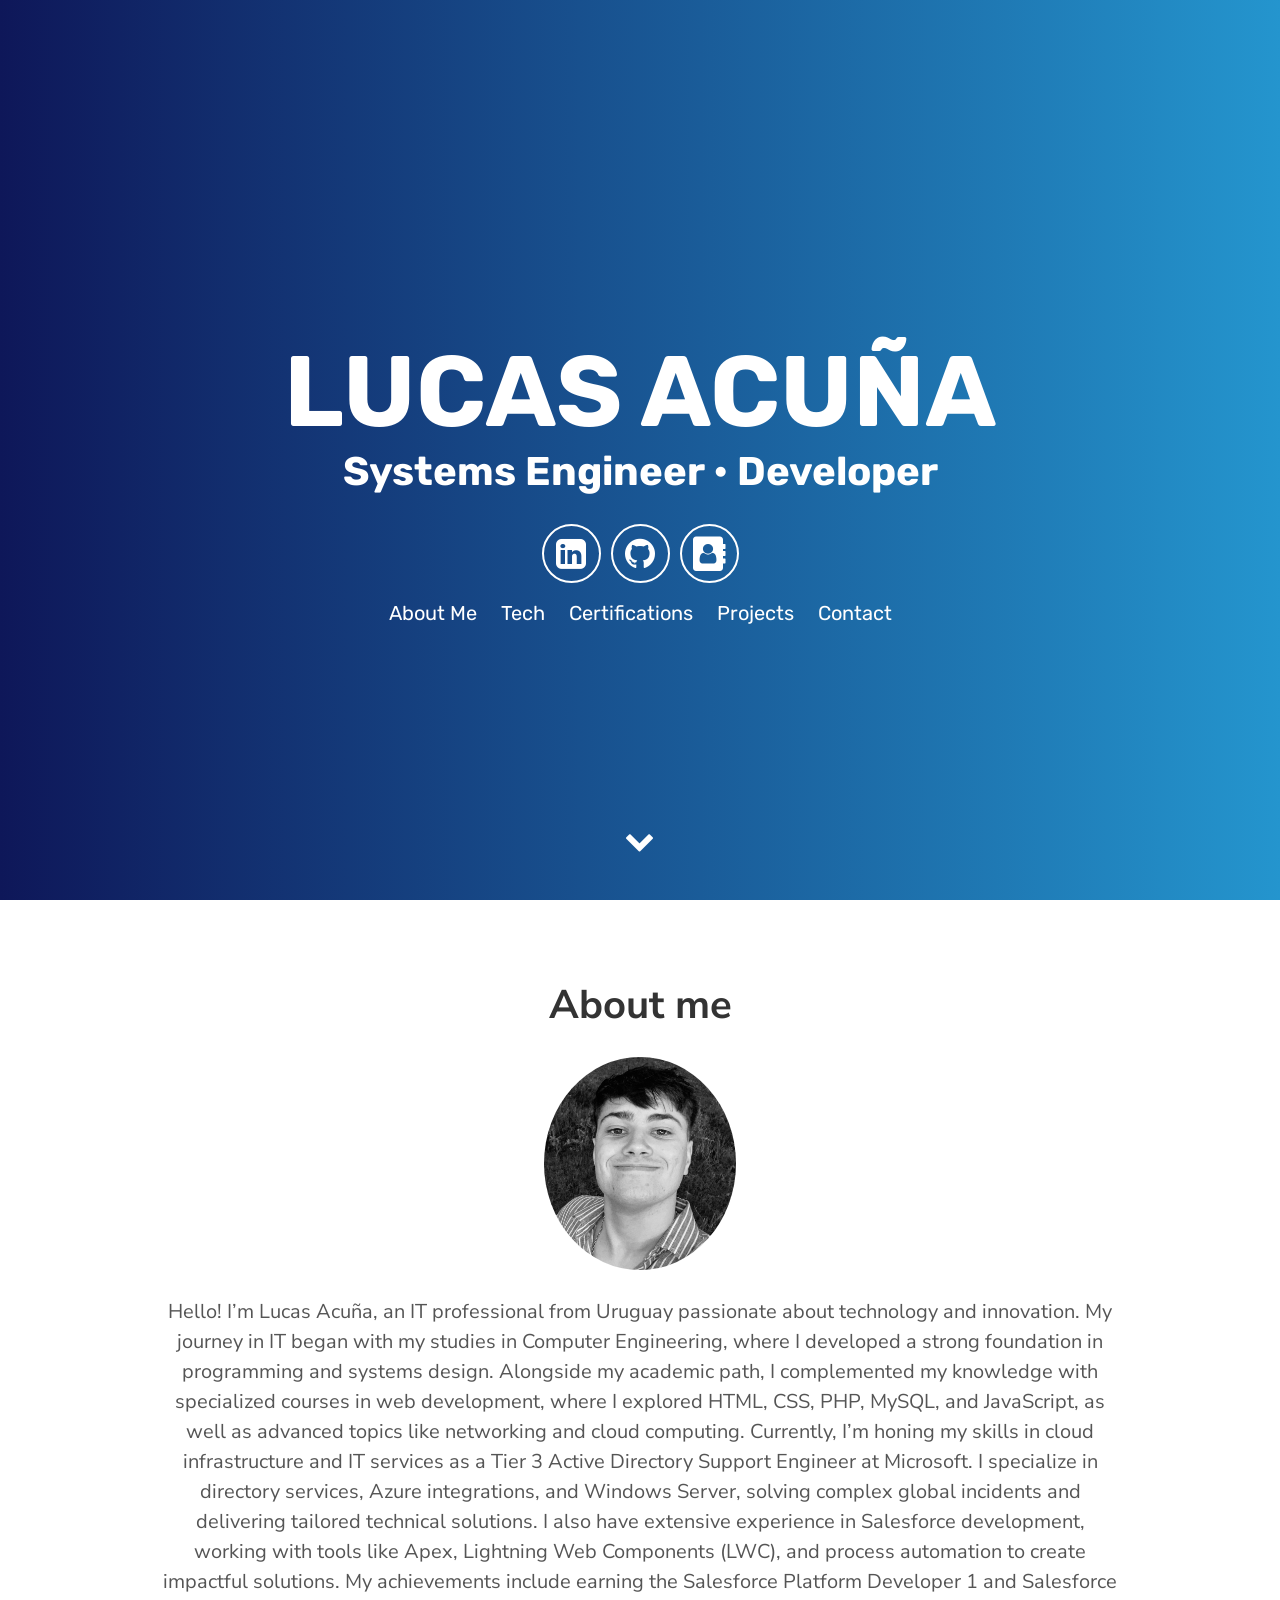
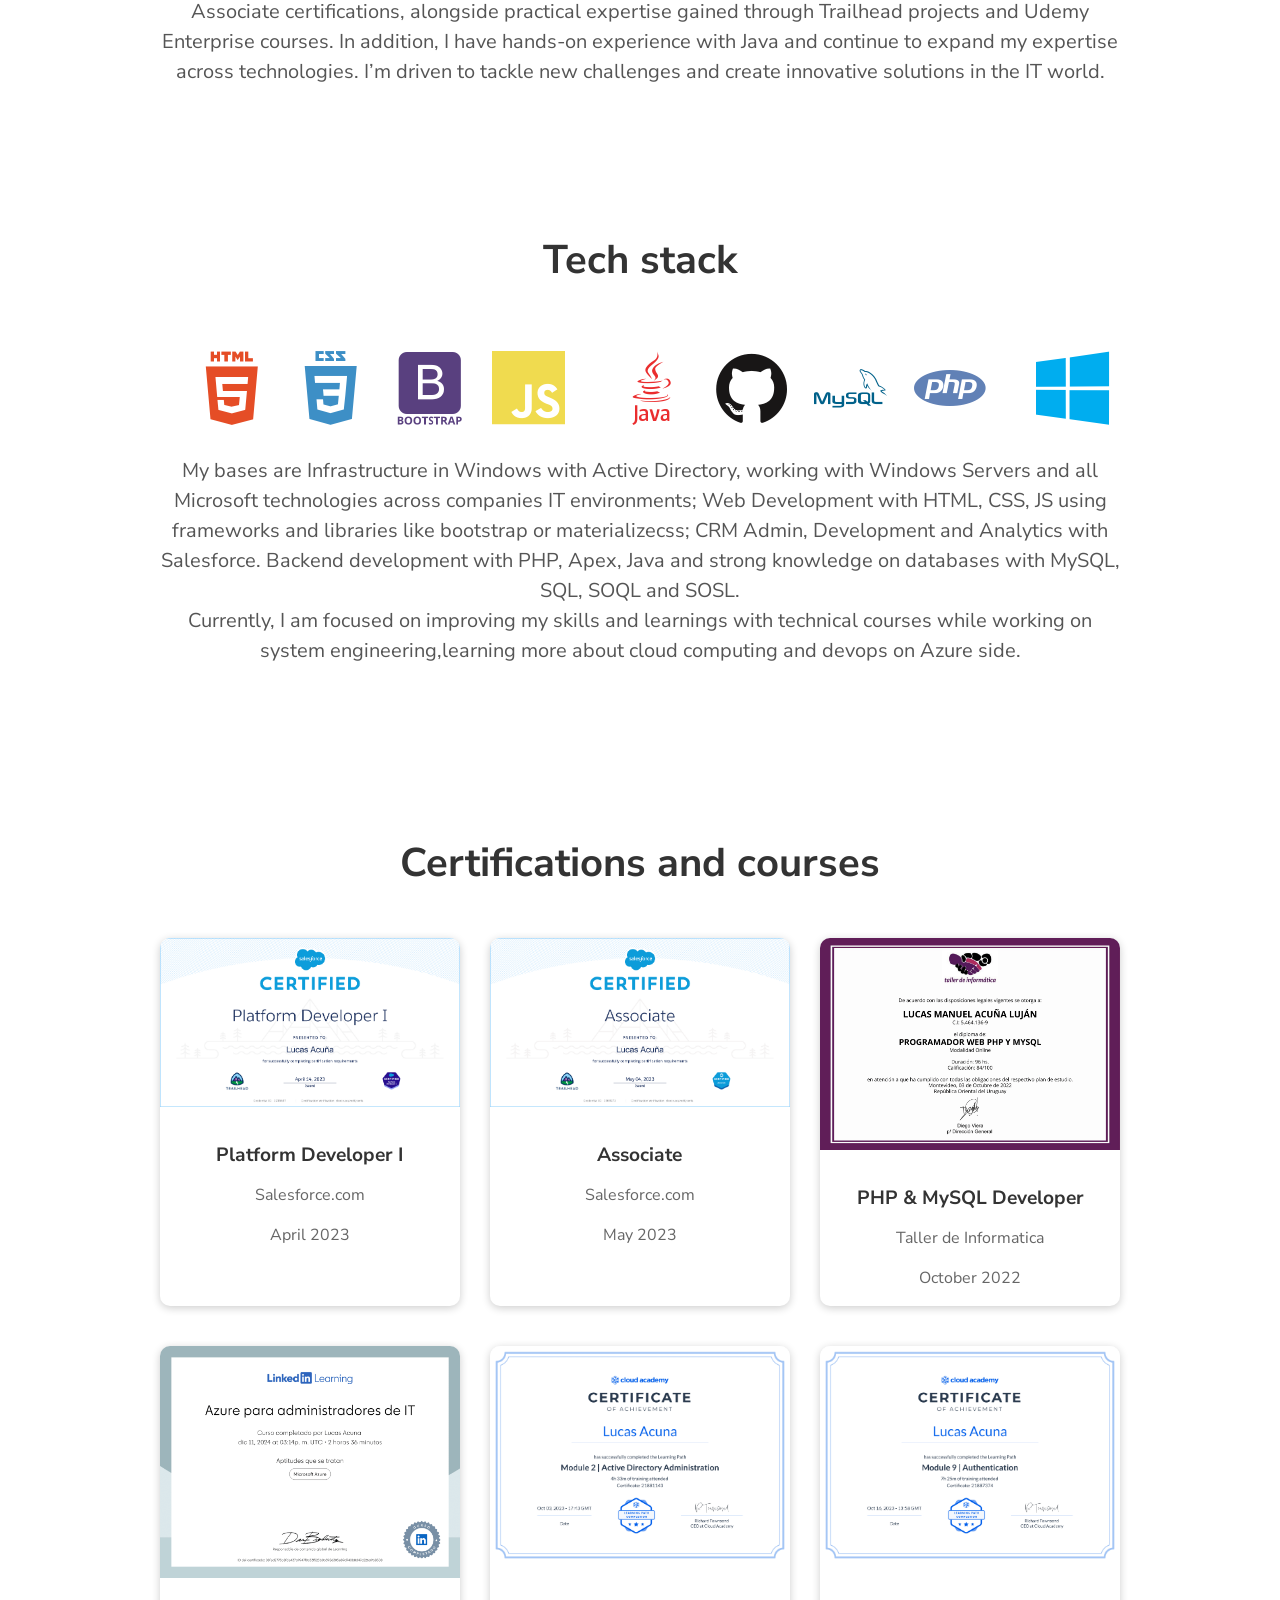
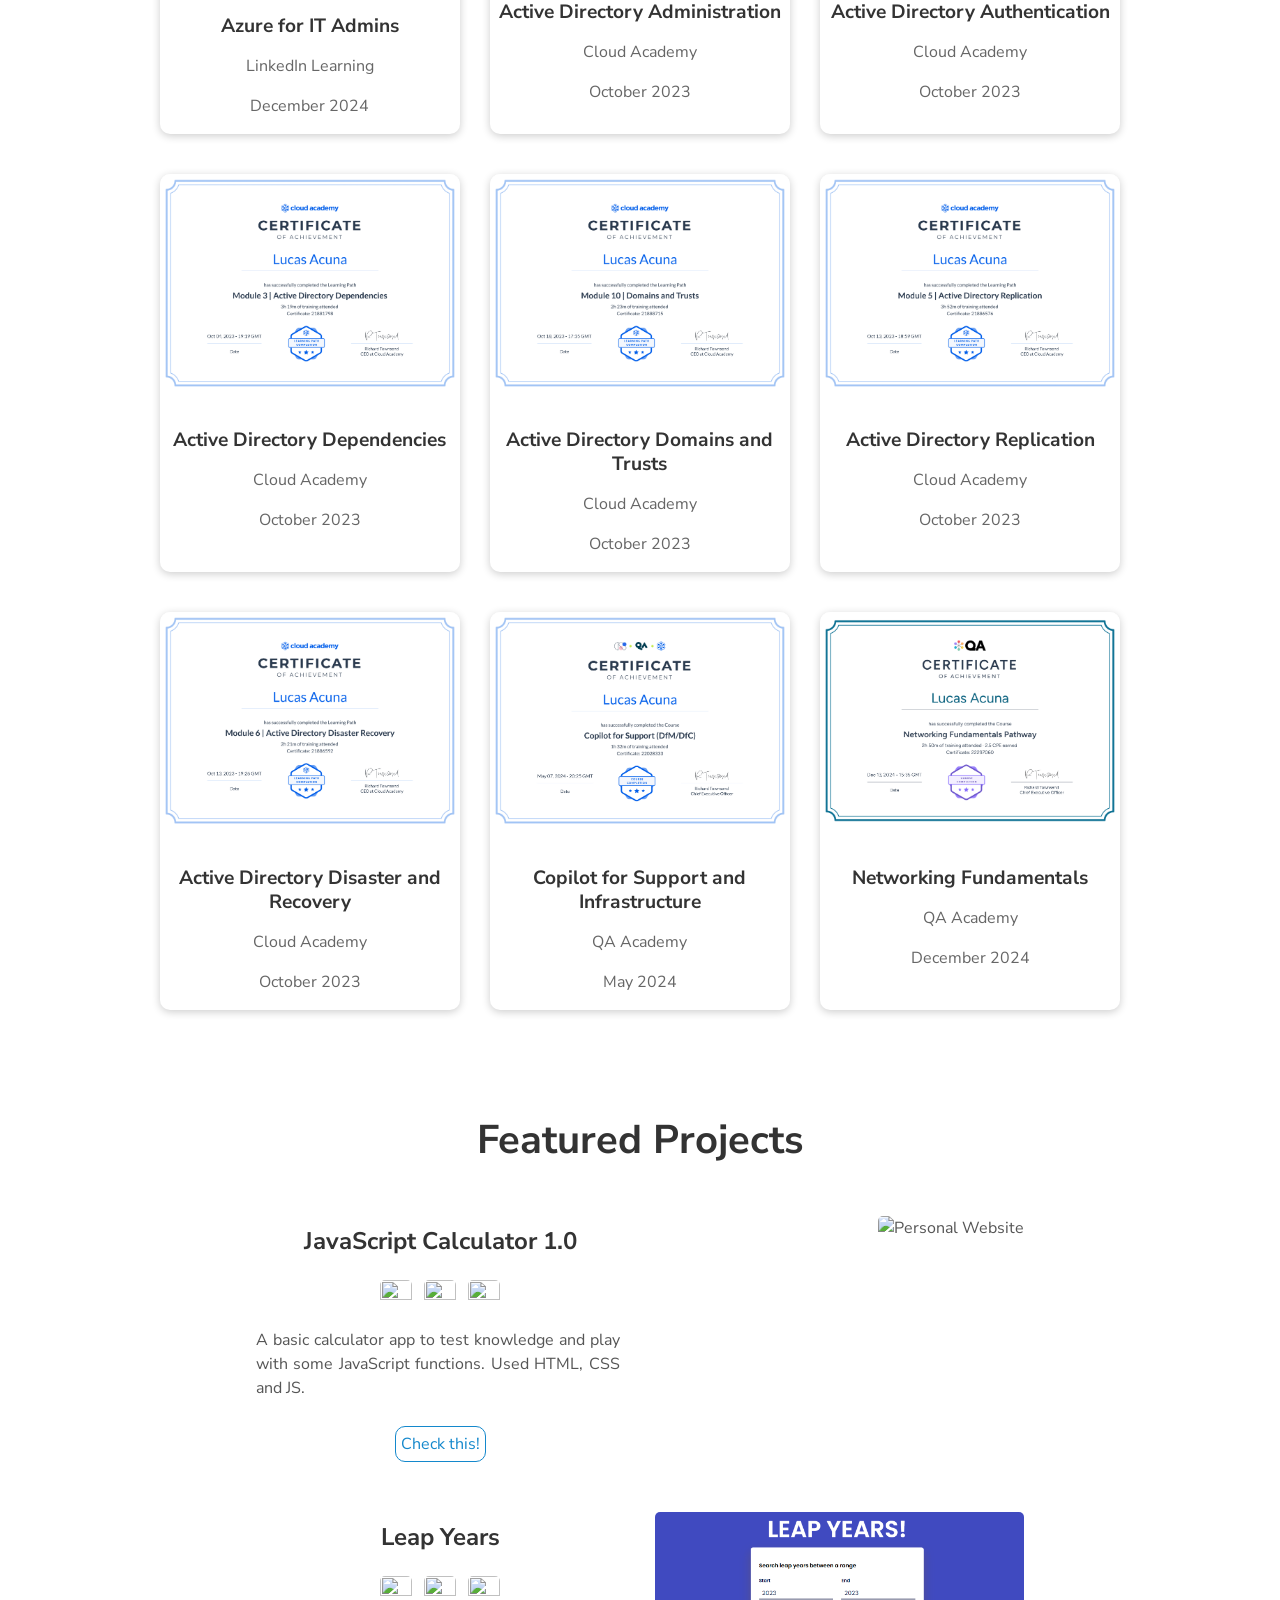
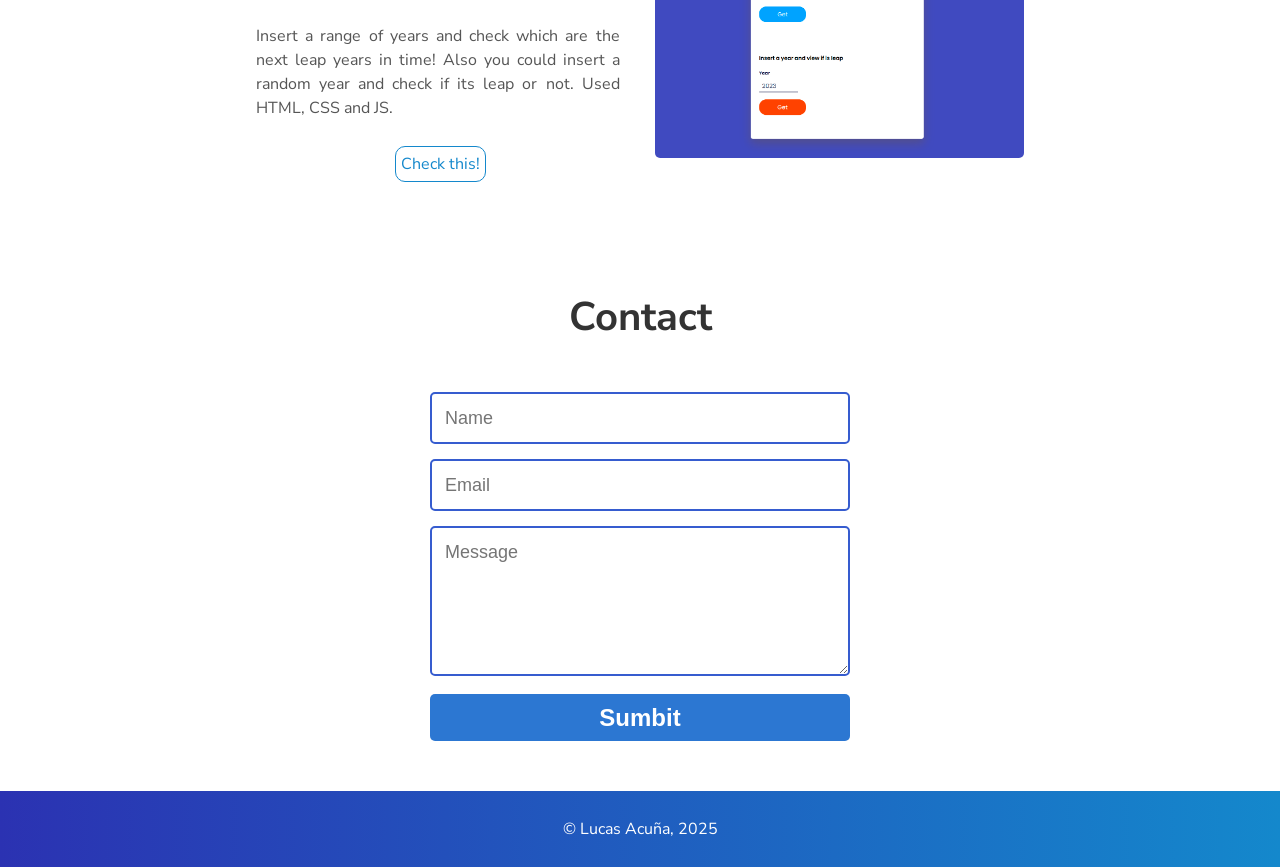
==== commit ea95ac99: "HTML img repaired" ====
--- a/index.html
+++ b/index.html
@@ -265,7 +265,7 @@
       <div class="user-projects">
         <div class="images-right">
           <picture>
-            <img alt="Personal Website" src="assets\img\projects/JSCALC.png" class="project"/>
+            <img alt="Personal Website" src="assets\img\projects/JSCALC.png"/>
           </picture>
         </div>
         <div class="contents" style="text-align: center">
@@ -292,7 +292,7 @@
         </div>
       </div>
 
-      <!-- User Project #2: Summer 2020 Project -->
+      <!-- Some project to add later -->
       <div class="user-projects">
         <div class="images-right">
           <picture>
@@ -323,70 +323,6 @@
           <a class="project-link" target="_blank" href="https://lucaasacu.github.io/leapYears/">Check this!</a>
         </div>
       </div>
-
-      <!-- User Project #3: COVID-19 Tracker App -->
-      <!--<div class="user-projects">
-        <div class="images-right">
-          <picture>
-            <img alt="Personal Website" src="assets\img\png\oe.png" />
-          </picture>
-        </div>
-        <div class="contents" style="text-align: center">
-          <h3>Project 1</h3>
-          <div>
-            <img
-              height="32"
-              width="32"
-              src="https://cdn.jsdelivr.net/gh/devicons/devicon/icons/html5/html5-original.svg"/>
-            &nbsp;
-            <img
-              height="32"
-              width="32"
-              src="https://cdn.jsdelivr.net/gh/devicons/devicon/icons/css3/css3-original.svg"
-            />
-            &nbsp;
-            <img height="32" width="32" src="https://cdn.jsdelivr.net/gh/devicons/devicon/icons/javascript/javascript-plain.svg"/>
-          </div>
-          <p style="text-align: justify">
-           Lorem, ipsum dolor sit amet consectetur adipisicing elit. 
-           Ullam illo quod accusantium praesentium voluptate tenetur laborum inventore neque est odit magni, 
-           dignissimos fugiat tempora recusandae aliquam totam qui tempore exercitationem.
-          </p>
-          <a class="project-link" target="_blank" href="https://github.com/lucaasacu">Check this!</a>
-        </div>
-      </div>-->
-
-      <!-- Use Project #4: Valuto: Account Management System 
-      <div class="user-projects">
-        <div class="images-right">
-          <picture>
-            <img alt="Personal Website" src="assets\img\png\oe.png" />
-          </picture>
-        </div>
-        <div class="contents" style="text-align: center">
-          <h3>Project 1</h3>
-          <div>
-            <img
-              height="32"
-              width="32"
-              src="https://cdn.jsdelivr.net/gh/devicons/devicon/icons/html5/html5-original.svg"/>
-            &nbsp;
-            <img
-              height="32"
-              width="32"
-              src="https://cdn.jsdelivr.net/gh/devicons/devicon/icons/css3/css3-original.svg"
-            />
-            &nbsp;
-            <img height="32" width="32" src="https://cdn.jsdelivr.net/gh/devicons/devicon/icons/javascript/javascript-plain.svg"/>
-          </div>
-          <p style="text-align: justify">
-           Lorem, ipsum dolor sit amet consectetur adipisicing elit. 
-           Ullam illo quod accusantium praesentium voluptate tenetur laborum inventore neque est odit magni, 
-           dignissimos fugiat tempora recusandae aliquam totam qui tempore exercitationem.
-          </p>
-          <a class="project-link" target="_blank" href="https://github.com/lucaasacu">Check this!</a>
-        </div>
-      </div>-->
     </section>
 
     <section id="contact">
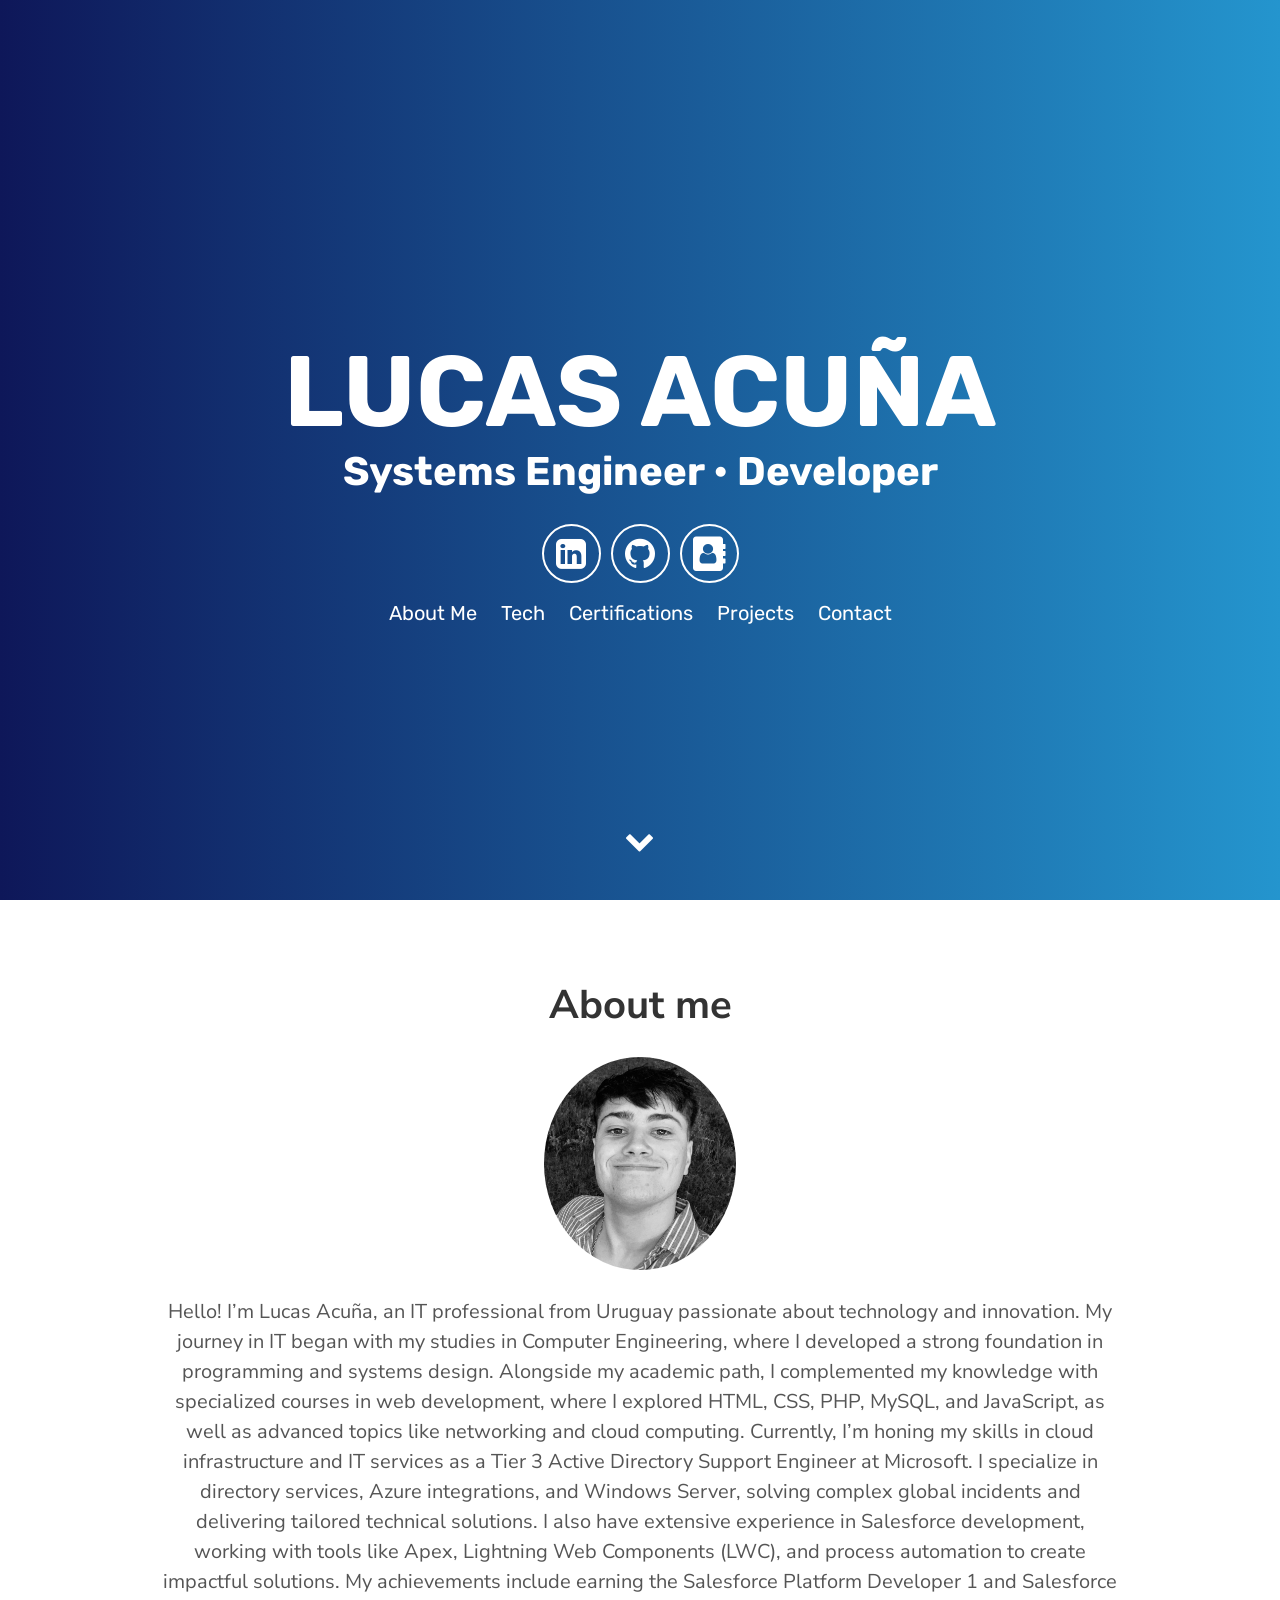
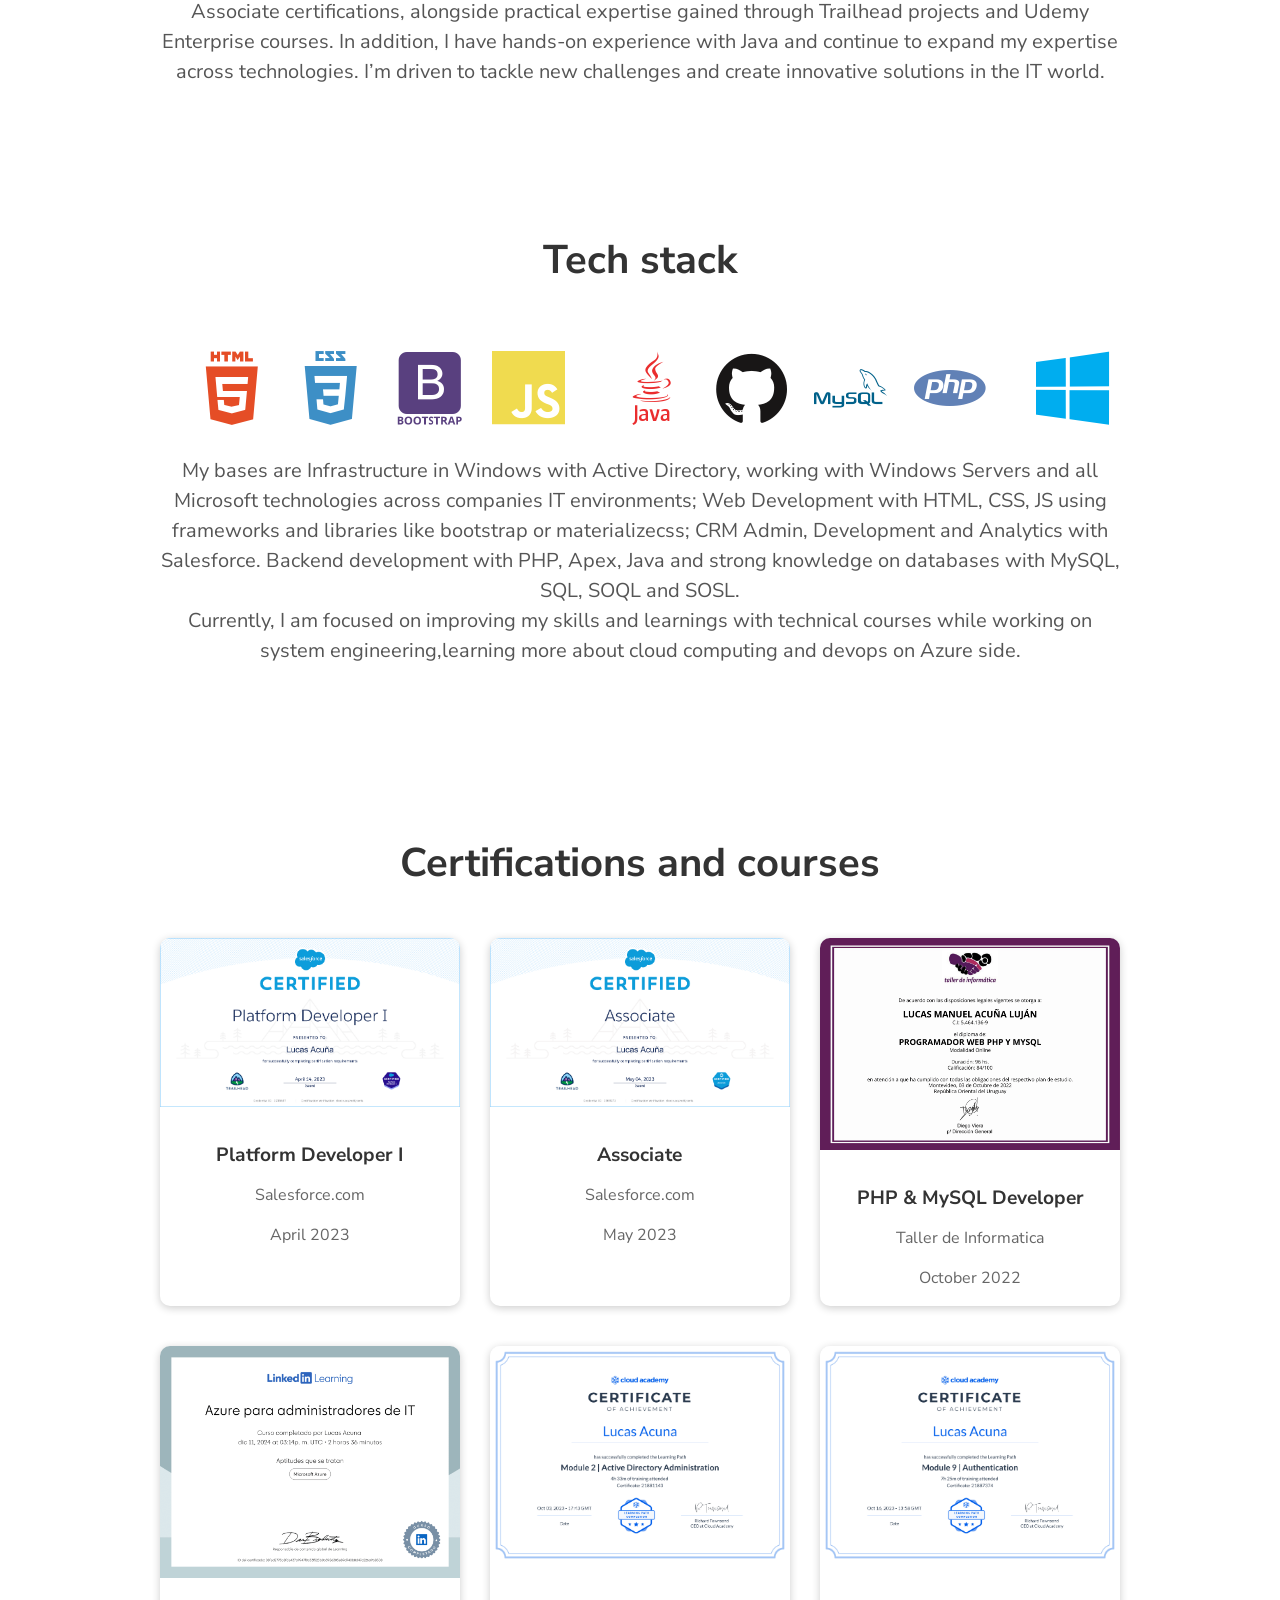
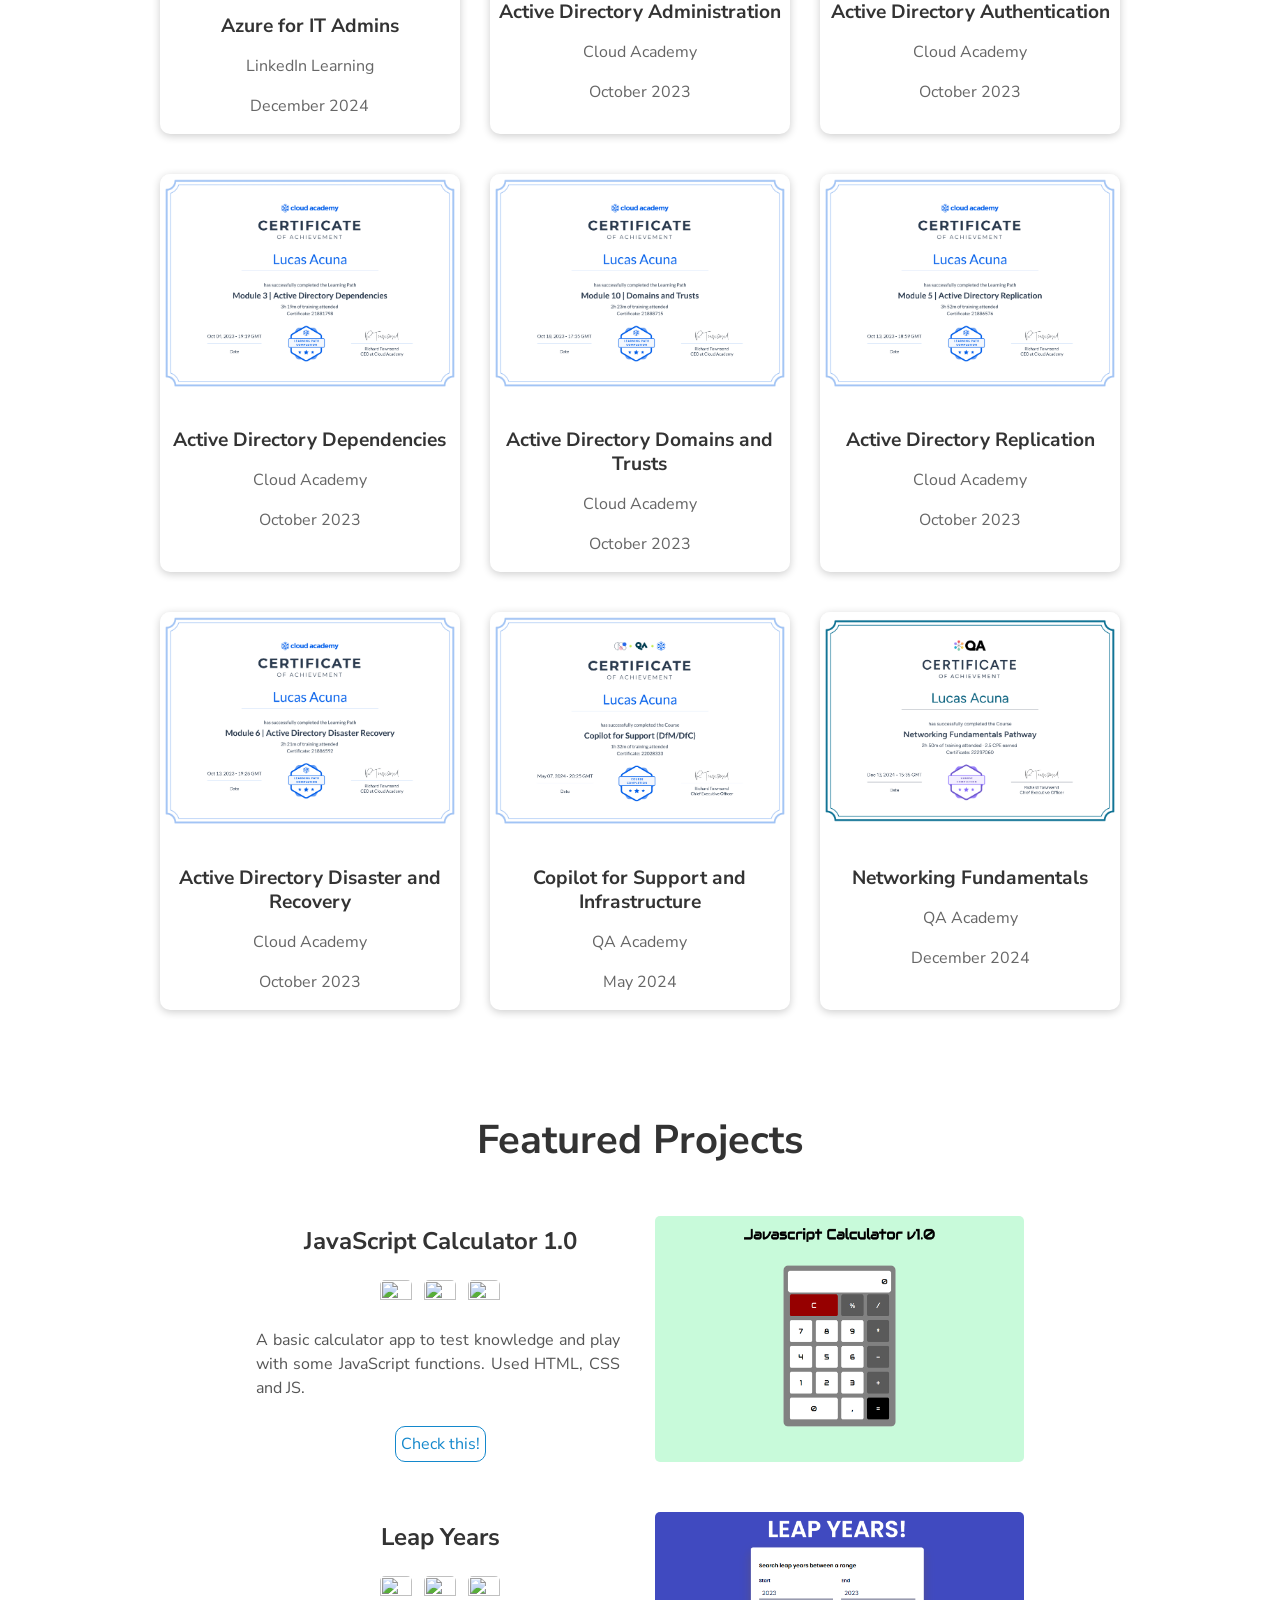
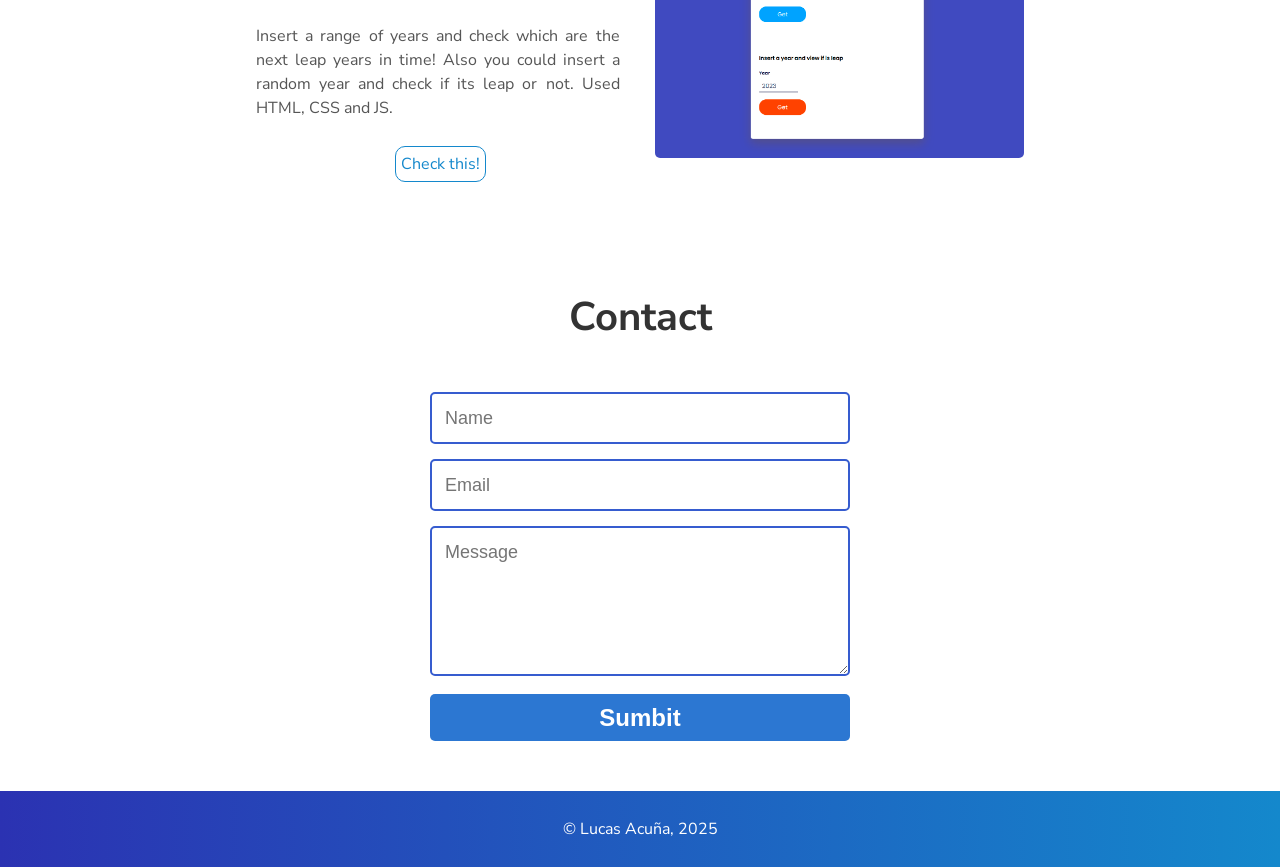
==== commit 13197afc: "updates" ====
--- a/index.html
+++ b/index.html
@@ -265,7 +265,7 @@
       <div class="user-projects">
         <div class="images-right">
           <picture>
-            <img alt="Personal Website" src="assets\img\projects/JSCALC.png"/>
+            <img alt="Personal Website" src="assets\img\Projects\JSCALC.png"/>
           </picture>
         </div>
         <div class="contents" style="text-align: center">
@@ -296,7 +296,7 @@
       <div class="user-projects">
         <div class="images-right">
           <picture>
-            <img alt="Personal Website" src="assets\img/Projects/LeapYears.png" />
+            <img alt="Personal Website" src="assets\img\Projects\LeapYears.png"/>
           </picture>
         </div>
         <div class="contents" style="text-align: center">
